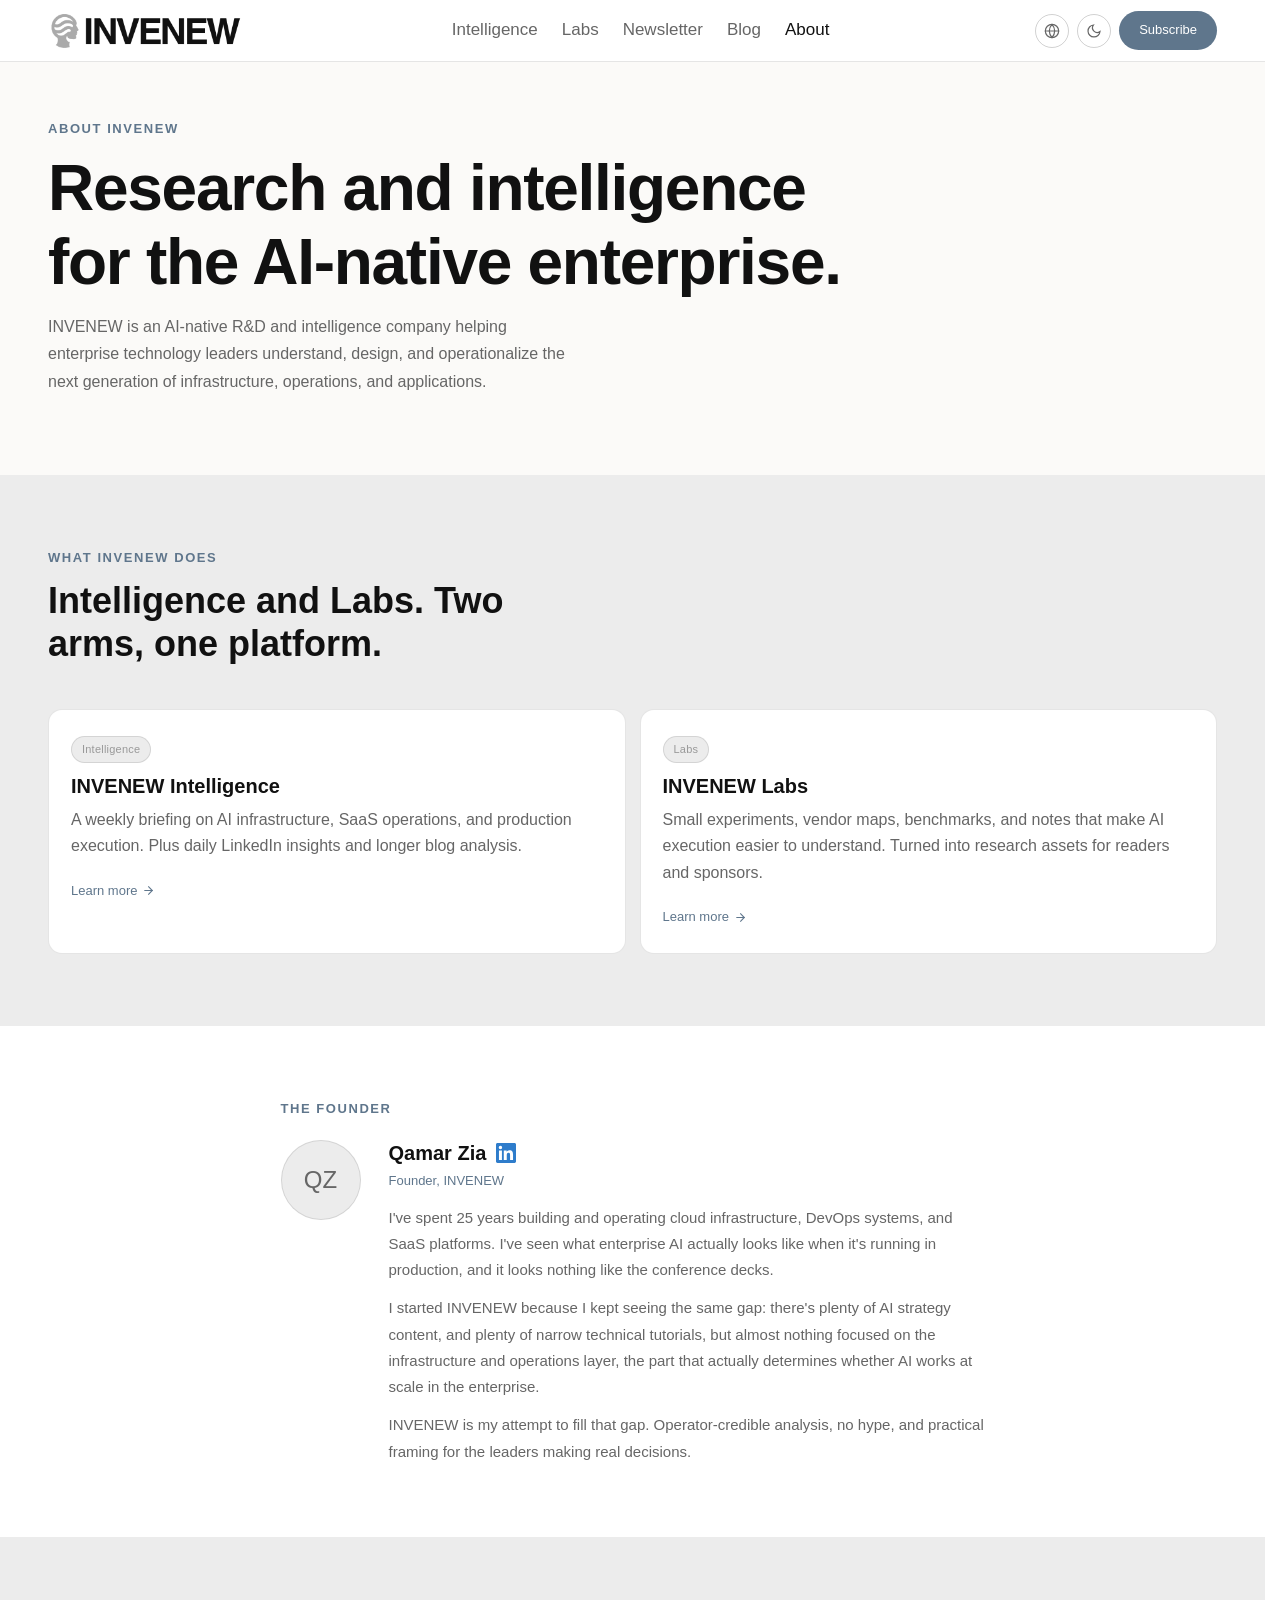
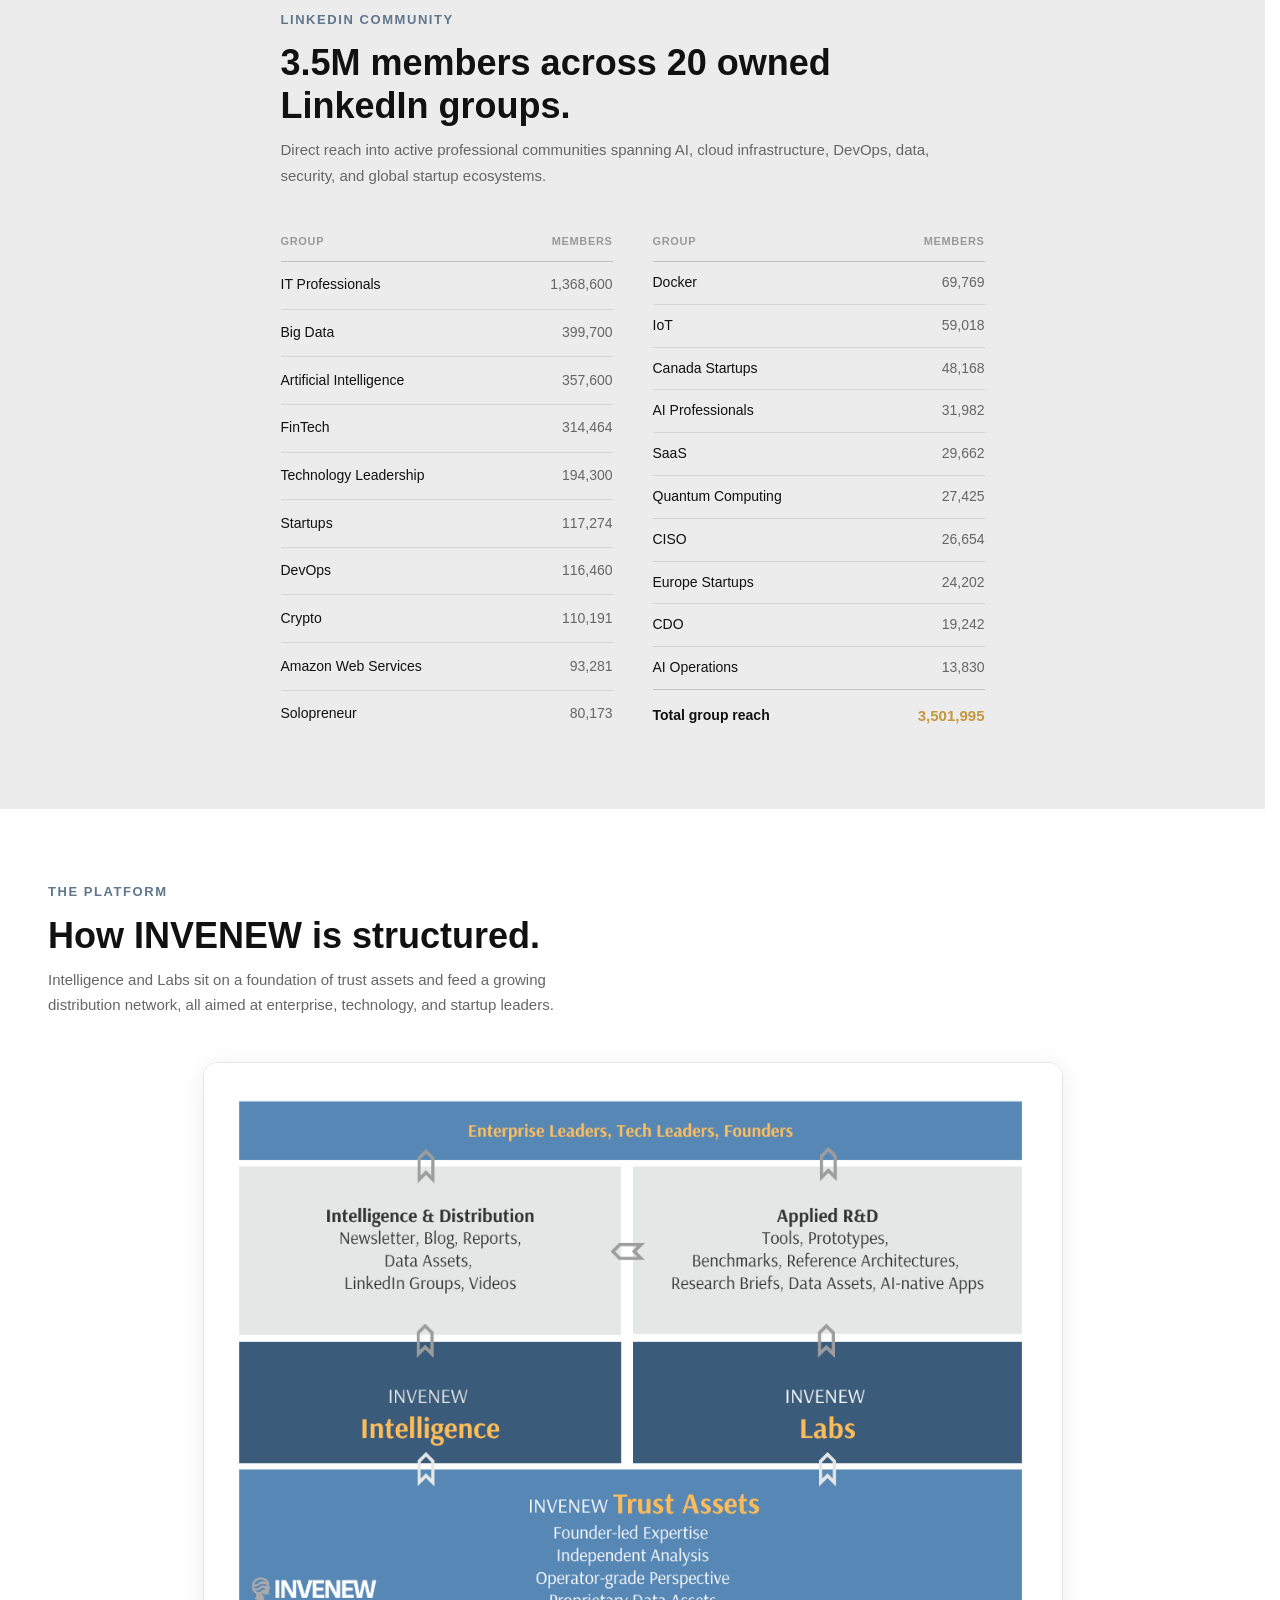
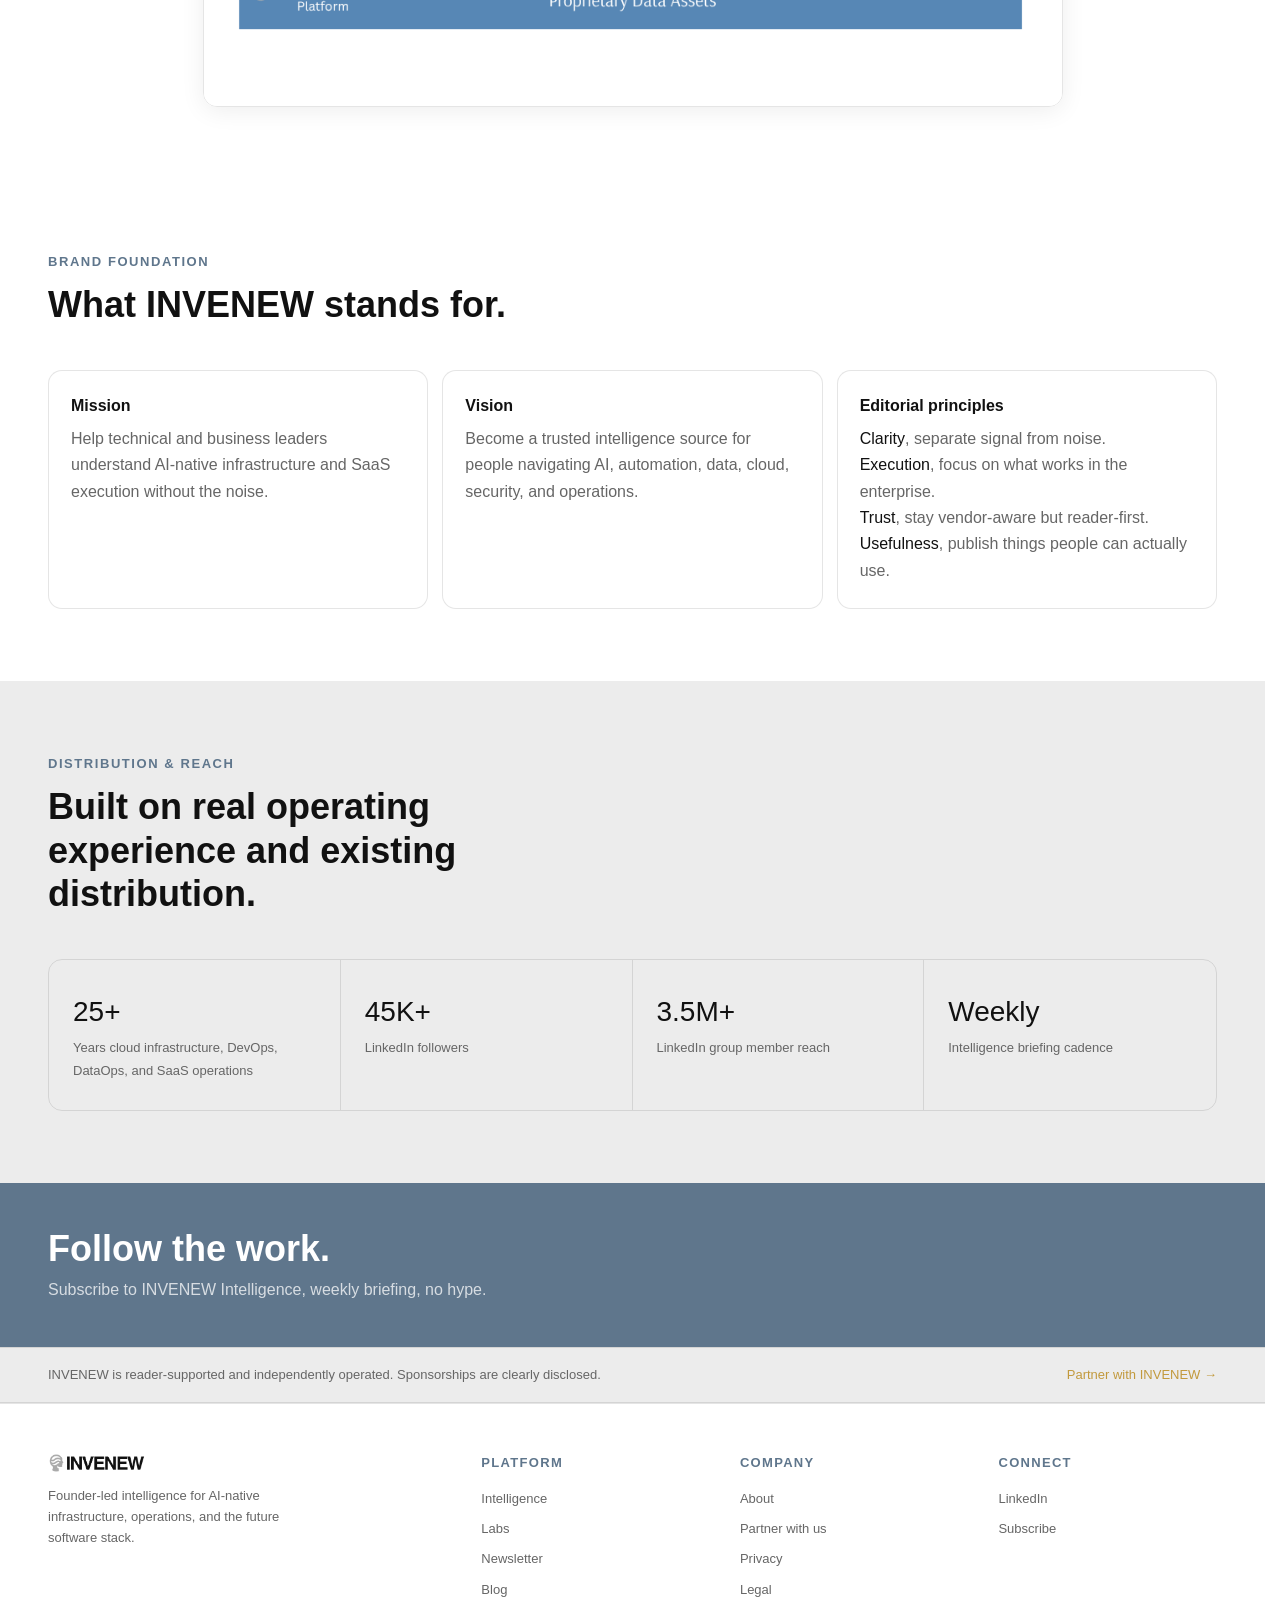
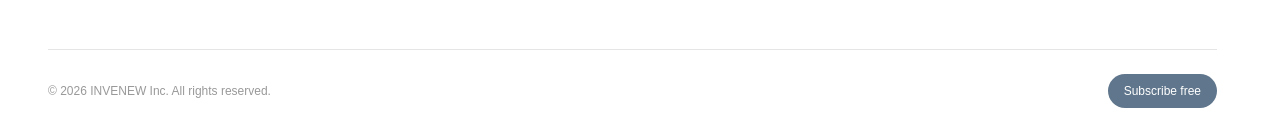
==== about.html @ e53012e7 "Rearrange Brand Foundation: 3 boxes in one row, remove Year one focus Co-Authored-By: Claude Sonnet " ====
<!DOCTYPE html>
<html lang="en" data-theme="light">
<head>
  <meta charset="UTF-8">
  <script>!function(){try{var t=localStorage.getItem("invenew-theme")||(window.matchMedia("(prefers-color-scheme:dark)").matches?"dark":"light");document.documentElement.setAttribute("data-theme",t);if(t==="dark"){document.documentElement.style.background="#111111";document.documentElement.style.colorScheme="dark"}}catch(e){}}();</script><!-- theme-init-inline -->
  <meta name="viewport" content="width=device-width, initial-scale=1">
  <title>About | INVENEW</title>
  <meta name="description" content="INVENEW is a founder-led media and Labs company focused on AI-native infrastructure, AI-native operations, and practical technology execution.">
  <link rel="stylesheet" href="assets/css/style.css">
  <style>
    .li-groups-table {
      width: 100%; border-collapse: collapse; font-size: 14px;
    }
    .li-groups-table th {
      text-align: left; font-size: 11px; font-weight: 600;
      letter-spacing: 0.06em; text-transform: uppercase;
      color: var(--color-text-faint); padding: 0 0 10px;
      border-bottom: 0.5px solid var(--color-border-med);
    }
    .li-groups-table th.num-col,
    .li-groups-table td.num-col { text-align: right; }
    .li-groups-table td {
      padding: 9px 0; border-bottom: 0.5px solid var(--color-border);
      color: var(--color-text-muted); vertical-align: middle;
    }
    .li-groups-table tbody tr:last-child td { border-bottom: none; }
    .li-groups-table td a {
      color: var(--color-text); font-weight: 500; text-decoration: none;
    }
    .li-groups-table td a:hover { color: var(--color-slate); text-decoration: underline; }
    .li-groups-table tfoot td {
      padding-top: 13px; border-top: 0.5px solid var(--color-border-med);
      border-bottom: none; font-weight: 600; color: var(--color-text); font-size: 14px;
    }
    .li-groups-table tfoot .num-col { color: var(--color-amber); font-size: 15px; }
    .li-groups-two-col {
      display: grid; grid-template-columns: 1fr 1fr; gap: 0 40px;
    }
    @media (max-width: 640px) { .li-groups-two-col { grid-template-columns: 1fr; } }
  </style>
  <script src="assets/js/main.js" defer></script>
  <script src="assets/js/components.js" defer></script>
</head>
<body>

<nav class="nav" role="navigation" aria-label="Main navigation">
  <div class="nav-inner">
    <a href="index.html" class="nav-logo" aria-label="INVENEW home">
      <img src="assets/img/INVENEW-light-long1.png" alt="INVENEW" class="logo-light">
      <img src="assets/img/INVENEW-dark-long1.png"  alt="INVENEW" class="logo-dark">
    </a>
    <ul class="nav-links" role="list">
      <li><a href="intelligence.html">Intelligence</a></li>
      <li><a href="labs.html">Labs</a></li>
      <li><a href="newsletter.html">Newsletter</a></li>
      <li><a href="blog.html">Blog</a></li>
      <li><a href="about.html">About</a></li>
    </ul>
    <div class="nav-right">
      <button class="btn-icon" id="lang-toggle" aria-label="Language">
        <svg viewBox="0 0 24 24" aria-hidden="true" stroke="currentColor" stroke-width="1.8" fill="none" stroke-linecap="round" stroke-linejoin="round"><circle cx="12" cy="12" r="10"/><line x1="2" y1="12" x2="22" y2="12"/><path d="M12 2a15.3 15.3 0 0 1 4 10 15.3 15.3 0 0 1-4 10 15.3 15.3 0 0 1-4-10 15.3 15.3 0 0 1 4-10z"/></svg>
      </button>
      <button class="btn-icon" id="theme-toggle" aria-label="Switch to dark mode">
        <svg viewBox="0 0 24 24" aria-hidden="true"><path d="M21 12.79A9 9 0 1 1 11.21 3 7 7 0 0 0 21 12.79z"/></svg>
      </button>
      <button class="nav-hamburger" id="nav-hamburger" aria-expanded="false" aria-label="Open menu">
        <span></span><span></span><span></span>
      </button>
      <a href="newsletter.html" class="btn-subscribe">Subscribe</a>
    </div>
  </div>
  <div class="mobile-nav" id="mobile-nav" role="dialog" aria-label="Mobile navigation">
    <a href="intelligence.html">Intelligence</a>
    <a href="labs.html">Labs</a>
    <a href="newsletter.html">Newsletter</a>
    <a href="blog.html">Blog</a>
    <a href="about.html">About</a>
    <a href="newsletter.html" class="btn-subscribe">Subscribe free</a>
  </div>
</nav>

<!-- ── Page Hero ── -->
<section class="page-hero">
  <div class="container">
    <span class="eyebrow">ABOUT INVENEW</span>
    <h1>Research and intelligence for the AI-native enterprise.</h1>
    <p>INVENEW is an AI-native R&amp;D and intelligence company helping enterprise technology leaders understand, design, and operationalize the next generation of infrastructure, operations, and applications.</p>
  </div>
</section>

<!-- ── What INVENEW does ── -->
<section class="section alt">
  <div class="container">
    <div class="section-intro">
      <span class="eyebrow">WHAT INVENEW DOES</span>
      <h2>Intelligence and Labs. Two arms, one platform.</h2>
    </div>
    <div class="grid-2">
      <div class="card">
        <span class="card-tag">Intelligence</span>
        <h3>INVENEW Intelligence</h3>
        <p>A weekly briefing on AI infrastructure, SaaS operations, and production execution. Plus daily LinkedIn insights and longer blog analysis.</p>
        <div class="mt-16"><a href="intelligence.html" class="btn-text">Learn more <svg viewBox="0 0 24 24"><line x1="5" y1="12" x2="19" y2="12"/><polyline points="12 5 19 12 12 19"/></svg></a></div>
      </div>
      <div class="card">
        <span class="card-tag">Labs</span>
        <h3>INVENEW Labs</h3>
        <p>Small experiments, vendor maps, benchmarks, and notes that make AI execution easier to understand. Turned into research assets for readers and sponsors.</p>
        <div class="mt-16"><a href="labs.html" class="btn-text">Learn more <svg viewBox="0 0 24 24"><line x1="5" y1="12" x2="19" y2="12"/><polyline points="12 5 19 12 12 19"/></svg></a></div>
      </div>
    </div>
  </div>
</section>

<!-- ── Founder section ── -->
<section class="section">
  <div class="container" style="max-width: 800px;">
    <span class="eyebrow">THE FOUNDER</span>
    <div class="founder-block" style="margin-top: 20px;">
      <div class="founder-photo">
        <!--
          SETUP: Replace the img src below with your actual headshot.
          Place your photo at: assets/img/founder.jpg
          Recommended: square crop, minimum 200x200px.
        -->
        <img src="assets/img/founder.jpg" alt="INVENEW founder" onerror="this.style.display='none'; this.nextElementSibling.style.display='flex';">
        <div class="initials" style="display:none;">QZ</div>
      </div>
      <div class="founder-text">
        <!--
          SETUP: Replace [Your Name] and [Your Title] with your actual name and title.
          The paragraph below is a placeholder, rewrite in your own voice.
        -->
        <h3 style="display:flex; align-items:center; gap:10px;">
          Qamar Zia
          <a href="https://www.linkedin.com/in/qamar-zia/" target="_blank" rel="noopener" aria-label="Qamar Zia on LinkedIn" style="display:inline-flex; align-items:center; color:#0A66C2; opacity:0.85; transition:opacity 0.18s ease;" onmouseover="this.style.opacity='1'" onmouseout="this.style.opacity='0.85'">
            <svg viewBox="0 0 24 24" width="20" height="20" fill="currentColor" aria-hidden="true"><path d="M20.447 20.452h-3.554v-5.569c0-1.328-.027-3.037-1.852-3.037-1.853 0-2.136 1.445-2.136 2.939v5.667H9.351V9h3.414v1.561h.046c.477-.9 1.637-1.85 3.37-1.85 3.601 0 4.267 2.37 4.267 5.455v6.286zM5.337 7.433a2.062 2.062 0 0 1-2.063-2.065 2.064 2.064 0 1 1 2.063 2.065zm1.782 13.019H3.555V9h3.564v11.452zM22.225 0H1.771C.792 0 0 .774 0 1.729v20.542C0 23.227.792 24 1.771 24h20.451C23.2 24 24 23.227 24 22.271V1.729C24 .774 23.2 0 22.222 0h.003z"/></svg>
          </a>
        </h3>
        <div class="title">Founder, INVENEW</div>
        <p>I've spent 25 years building and operating cloud infrastructure, DevOps systems, and SaaS platforms. I've seen what enterprise AI actually looks like when it's running in production, and it looks nothing like the conference decks.</p>
        <p style="margin-top: 12px;">I started INVENEW because I kept seeing the same gap: there's plenty of AI strategy content, and plenty of narrow technical tutorials, but almost nothing focused on the infrastructure and operations layer, the part that actually determines whether AI works at scale in the enterprise.</p>
        <p style="margin-top: 12px;">INVENEW is my attempt to fill that gap. Operator-credible analysis, no hype, and practical framing for the leaders making real decisions.</p>
      </div>
    </div>
  </div>
</section>

<!-- ── LinkedIn Groups ── -->
<section class="section alt">
  <div class="container" style="max-width: 800px;">
    <div class="section-intro" style="max-width: none;">
      <span class="eyebrow">LINKEDIN COMMUNITY</span>
      <h2>3.5M members across 20 owned LinkedIn groups.</h2>
      <p>Direct reach into active professional communities spanning AI, cloud infrastructure, DevOps, data, security, and global startup ecosystems.</p>
    </div>
    <div class="li-groups-two-col">
      <table class="li-groups-table">
        <thead>
          <tr><th>Group</th><th class="num-col">Members</th></tr>
        </thead>
        <tbody>
          <tr><td><a href="https://www.linkedin.com/groups/3732032/" target="_blank" rel="noopener">IT Professionals</a></td><td class="num-col">1,368,600</td></tr>
          <tr><td><a href="https://www.linkedin.com/groups/762547/" target="_blank" rel="noopener">Big Data</a></td><td class="num-col">399,700</td></tr>
          <tr><td><a href="https://www.linkedin.com/groups/3746827/" target="_blank" rel="noopener">Artificial Intelligence</a></td><td class="num-col">357,600</td></tr>
          <tr><td><a href="https://www.linkedin.com/groups/3814519/" target="_blank" rel="noopener">FinTech</a></td><td class="num-col">314,464</td></tr>
          <tr><td><a href="https://www.linkedin.com/groups/3732005/" target="_blank" rel="noopener">Technology Leadership</a></td><td class="num-col">194,300</td></tr>
          <tr><td><a href="https://www.linkedin.com/groups/3755987/" target="_blank" rel="noopener">Startups</a></td><td class="num-col">117,274</td></tr>
          <tr><td><a href="https://www.linkedin.com/groups/3763996/" target="_blank" rel="noopener">DevOps</a></td><td class="num-col">116,460</td></tr>
          <tr><td><a href="https://www.linkedin.com/groups/1922105/" target="_blank" rel="noopener">Crypto</a></td><td class="num-col">110,191</td></tr>
          <tr><td><a href="https://www.linkedin.com/groups/3748455/" target="_blank" rel="noopener">Amazon Web Services</a></td><td class="num-col">93,281</td></tr>
          <tr><td><a href="https://www.linkedin.com/groups/3745731/" target="_blank" rel="noopener">Solopreneur</a></td><td class="num-col">80,173</td></tr>
        </tbody>
      </table>
      <table class="li-groups-table">
        <thead>
          <tr><th>Group</th><th class="num-col">Members</th></tr>
        </thead>
        <tbody>
          <tr><td><a href="https://www.linkedin.com/groups/3765470/" target="_blank" rel="noopener">Docker</a></td><td class="num-col">69,769</td></tr>
          <tr><td><a href="https://www.linkedin.com/groups/3735067/" target="_blank" rel="noopener">IoT</a></td><td class="num-col">59,018</td></tr>
          <tr><td><a href="https://www.linkedin.com/groups/3750028/" target="_blank" rel="noopener">Canada Startups</a></td><td class="num-col">48,168</td></tr>
          <tr><td><a href="https://www.linkedin.com/groups/3815052/" target="_blank" rel="noopener">AI Professionals</a></td><td class="num-col">31,982</td></tr>
          <tr><td><a href="https://www.linkedin.com/groups/3748399/" target="_blank" rel="noopener">SaaS</a></td><td class="num-col">29,662</td></tr>
          <tr><td><a href="https://www.linkedin.com/groups/3748642/" target="_blank" rel="noopener">Quantum Computing</a></td><td class="num-col">27,425</td></tr>
          <tr><td><a href="https://www.linkedin.com/groups/3750024/" target="_blank" rel="noopener">CISO</a></td><td class="num-col">26,654</td></tr>
          <tr><td><a href="https://www.linkedin.com/groups/3814542/" target="_blank" rel="noopener">Europe Startups</a></td><td class="num-col">24,202</td></tr>
          <tr><td><a href="https://www.linkedin.com/groups/3748530/" target="_blank" rel="noopener">CDO</a></td><td class="num-col">19,242</td></tr>
          <tr><td><a href="https://www.linkedin.com/groups/3754755/" target="_blank" rel="noopener">AI Operations</a></td><td class="num-col">13,830</td></tr>
        </tbody>
        <tfoot>
          <tr><td>Total group reach</td><td class="num-col">3,501,995</td></tr>
        </tfoot>
      </table>
    </div>
  </div>
</section>

<!-- ── Platform overview diagram ── -->
<section class="section">
  <div class="container">
    <div class="section-intro">
      <span class="eyebrow">THE PLATFORM</span>
      <h2>How INVENEW is structured.</h2>
      <p>Intelligence and Labs sit on a foundation of trust assets and feed a growing distribution network, all aimed at enterprise, technology, and startup leaders.</p>
    </div>
    <div style="text-align: center;">
      <img
        src="assets/img/platform-overview.png"
        alt="INVENEW platform overview: Intelligence and Labs serving enterprise AI leaders"
        class="platform-diagram"
        loading="lazy"
      >
    </div>
  </div>
</section>

<!-- ── What INVENEW does ── -->
<!-- ── Mission & principles ── -->
<section class="section">
  <div class="container">
    <div class="section-intro">
      <span class="eyebrow">BRAND FOUNDATION</span>
      <h2>What INVENEW stands for.</h2>
    </div>
    <div class="grid-3">
      <div class="card">
        <h4>Mission</h4>
        <p>Help technical and business leaders understand AI-native infrastructure and SaaS execution without the noise.</p>
      </div>
      <div class="card">
        <h4>Vision</h4>
        <p>Become a trusted intelligence source for people navigating AI, automation, data, cloud, security, and operations.</p>
      </div>
      <div class="card">
        <h4>Editorial principles</h4>
        <p><strong style="color: var(--color-text); font-weight: 500;">Clarity</strong>, separate signal from noise.<br>
        <strong style="color: var(--color-text); font-weight: 500;">Execution</strong>, focus on what works in the enterprise.<br>
        <strong style="color: var(--color-text); font-weight: 500;">Trust</strong>, stay vendor-aware but reader-first.<br>
        <strong style="color: var(--color-text); font-weight: 500;">Usefulness</strong>, publish things people can actually use.</p>
      </div>
    </div>
  </div>
</section>

<!-- ── Credibility ── -->
<section class="section alt">
  <div class="container">
    <div class="section-intro">
      <span class="eyebrow">DISTRIBUTION &amp; REACH</span>
      <h2>Built on real operating experience and existing distribution.</h2>
    </div>
    <div class="stats-grid">
      <div class="stat-block">
        <div class="num">25+</div>
        <div class="lbl">Years cloud infrastructure, DevOps, DataOps, and SaaS operations</div>
      </div>
      <div class="stat-block">
        <div class="num">45K+</div>
        <div class="lbl">LinkedIn followers</div>
      </div>
      <div class="stat-block">
        <div class="num">3.5M+</div>
        <div class="lbl">LinkedIn group member reach</div>
      </div>
      <div class="stat-block">
        <div class="num text-amber">Weekly</div>
        <div class="lbl">Intelligence briefing cadence</div>
      </div>
    </div>
  </div>
</section>

<!-- ── CTA ── -->
<div class="nl-strip">
  <div class="container">
    <div class="nl-strip-text">
      <h2>Follow the work.</h2>
      <p>Subscribe to INVENEW Intelligence, weekly briefing, no hype.</p>
    </div>
    <div class="nl-strip-form">
      <script async src="https://subscribe-forms.beehiiv.com/v3/loader.js" data-beehiiv-form="5543b1bf-0416-441e-bc0d-52486e4d72e0"></script>
    </div>
  </div>
</div>

<div id="site-footer"></div>

</body>
</html>
---- assets/css/style.css ----
/* ============================================================
   INVENEW — Global Stylesheet
   ============================================================ */

/* ── Custom Properties ── */
:root {
  --color-bg:           #ffffff;
  --color-bg-secondary: #ECECEC;
  --color-bg-dark:      #0a0a0a;
  --color-text:         #111111;
  --color-text-muted:   #666666;
  --color-text-faint:   #999999;
  --color-border:       rgba(0,0,0,0.10);
  --color-border-med:   rgba(0,0,0,0.18);
  --color-amber:        #C2993C;
  --color-amber-light:  #f0e5c4;
  --color-white:        #ffffff;
  --color-slate:        #5F768C;
  --color-nav-bg:       #ffffff;
  --color-hero-bg:      #FBFAF8;
  --color-hero-text:    #111111;
  --color-hero-muted:   #666666;
  --color-hero-border:  rgba(0,0,0,0.10);
  --color-card-bg:      #ffffff;
  --color-footer-bg:    #ffffff;
  --color-form-bg:      #E6EDFB;
  --font-sans: -apple-system, BlinkMacSystemFont, 'Segoe UI', Helvetica, Arial, sans-serif;
  --radius-sm: 6px;
  --radius-md: 10px;
  --radius-lg: 14px;
  --radius-pill: 999px;
  --transition: 0.18s ease;
  --nav-height: 62px;
}

[data-theme="dark"] {
  --color-bg:           #111111;
  --color-bg-secondary: #1a1a1a;
  --color-bg-dark:      #000000;
  --color-text:         #f0f0f0;
  --color-text-muted:   #999999;
  --color-text-faint:   #666666;
  --color-border:       rgba(255,255,255,0.10);
  --color-border-med:   rgba(255,255,255,0.18);
  --color-amber:        #d4a840;
  --color-amber-light:  #2a2010;
  --color-slate:        #7a9ab5;
  --color-nav-bg:       #111111;
  --color-hero-bg:      #000000;
  --color-hero-text:    #ffffff;
  --color-hero-muted:   #888888;
  --color-hero-border:  #222222;
  --color-card-bg:      #1a1a1a;
  --color-footer-bg:    #111111;
  --color-form-bg:      #1e253a;
  color-scheme: dark; /* native scrollbars/controls match dark theme immediately */
}


/* ── Reset ── */
*, *::before, *::after { box-sizing: border-box; margin: 0; padding: 0; }
html {
  scroll-behavior: smooth;
  /* Reserve scrollbar gutter so layout doesn't shift when content changes height */
  scrollbar-gutter: stable;
}
body {
  font-family: var(--font-sans);
  font-size: 16px;
  line-height: 1.7;
  color: var(--color-text);
  background: var(--color-bg);
}
/* Enable smooth theme transitions only once JS marks the page as ready */
.theme-ready body { transition: background var(--transition), color var(--transition); }
img { max-width: 100%; display: block; }
a { color: inherit; text-decoration: none; }

/* ── Typography ── */
h1 { font-size: clamp(28px, 5vw, 42px); font-weight: 500; line-height: 1.15; }
h2 { font-size: clamp(26px, 4vw, 36px); font-weight: 700; line-height: 1.2; }
h3 { font-size: 20px; font-weight: 700; line-height: 1.3; }
h4 { font-size: 16px; font-weight: 600; line-height: 1.4; }
p  { color: var(--color-text-muted); }

/* ── Layout ── */
.container { max-width: 1600px; margin: 0 auto; padding: 0 48px; }
.section    { padding: 72px 0; }
.section.alt { background: var(--color-bg-secondary); }

/* ── Eyebrow ── */
.eyebrow {
  font-size: 13px;
  font-weight: 700;
  letter-spacing: 0.12em;
  color: var(--color-slate);
  margin-bottom: 10px;
  display: block;
}

/* ── Section Intro ── */
.section-intro { max-width: 560px; margin-bottom: 44px; }
.section-intro h2 { margin-bottom: 10px; color: var(--color-text); }
.section-intro p  { font-size: 15px; }

/* ── Navigation ── */

.nav {
  position: sticky;
  top: 0;
  z-index: 100;
  height: var(--nav-height);
  background: var(--color-nav-bg);
  border-bottom: 0.5px solid var(--color-border);
  transition: background var(--transition);
}
.nav-inner {
  max-width: 1600px;
  margin: 0 auto;
  padding: 0 48px;
  height: 100%;
  display: flex;
  align-items: center;
  justify-content: space-between;
  gap: 20px;
}
.nav-logo {
  display: flex;
  align-items: center;
  gap: 0;
  flex-shrink: 0;
}
.nav-logo img { height: 44px; width: auto; }
.nav-logo .logo-light { display: block; }
.nav-logo .logo-dark  { display: none; }
[data-theme="dark"] .nav-logo .logo-light { display: none; }
[data-theme="dark"] .nav-logo .logo-dark  { display: block; }

.nav-links {
  display: flex;
  align-items: center;
  gap: 24px;
  list-style: none;
}
.nav-links a {
  font-size: 17px;
  color: var(--color-text-muted);
  transition: color var(--transition);
}
.nav-links a:hover,
.nav-links a.active { color: var(--color-text); }

.nav-right {
  display: flex;
  align-items: center;
  gap: 8px;
  flex-shrink: 0;
}
.btn-icon {
  width: 34px;
  height: 34px;
  border-radius: 50%;
  border: 0.5px solid var(--color-border-med);
  background: transparent;
  color: var(--color-text-muted);
  cursor: pointer;
  display: flex;
  align-items: center;
  justify-content: center;
  transition: background var(--transition), color var(--transition);
  font-size: 15px;
}
.btn-icon:hover { background: var(--color-bg-secondary); color: var(--color-text); }
.btn-icon svg { width: 16px; height: 16px; fill: none; stroke: currentColor; stroke-width: 1.8; stroke-linecap: round; }

/* ── Language dropdown ── */
.lang-dropdown {
  position: fixed;
  background: var(--color-nav-bg);
  border: 0.5px solid var(--color-border-med);
  border-radius: var(--radius-md);
  box-shadow: 0 8px 24px rgba(0,0,0,0.12);
  min-width: 160px;
  overflow: hidden;
  z-index: 200;
  display: none;
}
.lang-dropdown.open { display: block; }
.lang-dropdown a {
  display: flex;
  align-items: center;
  gap: 10px;
  padding: 10px 16px;
  font-size: 14px;
  color: var(--color-text-muted);
  transition: background var(--transition), color var(--transition);
  text-decoration: none;
}
.lang-dropdown a:hover { background: var(--color-bg-secondary); color: var(--color-text); }
.lang-dropdown a.active { color: var(--color-text); font-weight: 500; }
.lang-flag { font-size: 16px; line-height: 1; }

.btn-subscribe {
  background: var(--color-slate);
  color: #ffffff;
  font-size: 13px;
  font-weight: 500;
  padding: 8px 20px;
  border-radius: var(--radius-pill);
  border: none;
  cursor: pointer;
  transition: opacity var(--transition);
  white-space: nowrap;
  display: inline-block;
}
.btn-subscribe:hover { opacity: 0.82; }

/* Mobile nav toggle */
.nav-hamburger {
  display: none;
  width: 34px; height: 34px;
  border: 0.5px solid var(--color-border-med);
  border-radius: var(--radius-sm);
  background: transparent;
  cursor: pointer;
  flex-direction: column;
  align-items: center;
  justify-content: center;
  gap: 5px;
  padding: 0;
}
.nav-hamburger span {
  display: block; width: 16px; height: 1.5px;
  background: var(--color-text-muted); border-radius: 2px;
  transition: transform var(--transition), opacity var(--transition);
}
.mobile-nav {
  display: none;
  position: absolute;
  top: var(--nav-height);
  left: 0; right: 0;
  background: var(--color-nav-bg);
  border-bottom: 0.5px solid var(--color-border);
  padding: 16px 32px 20px;
  z-index: 99;
}
.mobile-nav.open { display: block; }
.mobile-nav a {
  display: block;
  font-size: 15px;
  color: var(--color-text-muted);
  padding: 9px 0;
  border-bottom: 0.5px solid var(--color-border);
}
.mobile-nav a:last-child { border-bottom: none; }
.mobile-nav .btn-subscribe { margin-top: 14px; width: 100%; text-align: center; display: block; }

/* ── Buttons ── */
.btn-primary {
  display: inline-block;
  background: var(--color-slate);
  color: #ffffff;
  font-size: 14px;
  font-weight: 500;
  padding: 12px 26px;
  border-radius: var(--radius-pill);
  border: none;
  cursor: pointer;
  transition: opacity var(--transition);
}
.btn-primary:hover { opacity: 0.88; }

.btn-outline {
  display: inline-block;
  background: transparent;
  color: var(--color-text-muted);
  font-size: 14px;
  padding: 12px 26px;
  border-radius: var(--radius-pill);
  border: 0.5px solid var(--color-border-med);
  cursor: pointer;
  transition: color var(--transition), border-color var(--transition);
}
.btn-outline:hover { color: var(--color-text); border-color: var(--color-text-muted); }

.btn-text {
  display: inline-flex;
  align-items: center;
  gap: 5px;
  font-size: 13px;
  color: var(--color-slate);
  background: none;
  border: none;
  cursor: pointer;
  padding: 0;
}
.btn-text svg { width: 13px; height: 13px; fill: none; stroke: currentColor; stroke-width: 2; stroke-linecap: round; }

/* ── Hero ── */
.hero {
  position: relative;
  overflow: hidden;
  background: var(--color-hero-bg);
  padding: 96px 0 60px;
  text-align: left;
}
.hero .container { max-width: 1600px; position: relative; z-index: 1; padding: 0 48px; }

/* AI stack canvas sizing */
#ai-stack-canvas {
  width: 100%;
  display: block;
  opacity: 0.82;
}

/* Hero video panel */
.hero-video-wrap {
  position: relative;
  line-height: 0;
  border: none;
  box-shadow: none;
  border-radius: 0;
}
.hero-video-wrap video {
  width: 100%;
  height: auto;
  display: block;
  filter: saturate(0.78) brightness(1.02);
  opacity: 0.92;
}
[data-theme="dark"] .hero-video-wrap video {
  filter: saturate(0.65) brightness(0.88);
  opacity: 0.82;
}
.video-vignette { display: none; }
[data-theme="dark"] .video-vignette::after {
  background: linear-gradient(135deg, rgba(212,168,64,0.09) 0%, rgba(122,154,181,0.06) 100%);
}

/* Ambient gradient blobs */
.hero-blob {
  position: absolute;
  border-radius: 50%;
  pointer-events: none;
  z-index: 0;
}
.hero-blob--amber {
  width: 640px; height: 640px;
  background: radial-gradient(circle, rgba(194,153,60,0.09) 0%, transparent 65%);
  top: -180px; right: -60px;
  filter: blur(40px);
}
.hero-blob--slate {
  width: 480px; height: 480px;
  background: radial-gradient(circle, rgba(95,118,140,0.08) 0%, transparent 65%);
  bottom: -120px; left: -40px;
  filter: blur(40px);
}
[data-theme="dark"] .hero-blob--amber {
  background: radial-gradient(circle, rgba(212,168,64,0.10) 0%, transparent 65%);
}
[data-theme="dark"] .hero-blob--slate {
  background: radial-gradient(circle, rgba(122,154,181,0.09) 0%, transparent 65%);
}

/* Split layout */
.hero-split {
  display: grid;
  grid-template-columns: 3fr 2fr;
  gap: 40px;
  align-items: flex-start;
}
.hero-content { max-width: 100%; }
/* Allow video to bleed right so the vignette merges with page edge */
.hero-card-wrap {
  margin-right: -48px;
}

.hero-eyebrow {
  display: inline-flex;
  align-items: center;
  gap: 7px;
  font-size: 12px;
  font-weight: 700;
  letter-spacing: 0.1em;
  color: var(--color-slate);
  border: 0.5px solid var(--color-slate);
  border-radius: var(--radius-pill);
  padding: 5px 14px;
  margin-bottom: 28px;
}
.hero h1 {
  color: var(--color-hero-text);
  max-width: 100%;
  margin: 0 0 18px;
  font-size: clamp(36px, 6vw, 64px);
  font-weight: 700;
  letter-spacing: -0.02em;
}
.hero-sub {
  font-size: 16px;
  color: var(--color-hero-muted);
  max-width: 460px;
  margin: 0 0 36px;
  line-height: 1.75;
}
.hero-actions {
  display: flex;
  gap: 12px;
  justify-content: flex-start;
  flex-wrap: wrap;
  margin-bottom: 0;
}
.hero-actions .btn-outline {
  color: var(--color-hero-muted);
  border-color: var(--color-hero-border);
}
.hero-actions .btn-outline:hover { color: var(--color-hero-text); border-color: var(--color-hero-muted); }

/* (preview card styles removed — replaced by .hero-video-wrap) */

/* ── Hero Stats ── */
.hero-stats {
  display: flex;
  justify-content: flex-start;
  margin-top: 52px;
  padding-top: 36px;
  border-top: 0.5px solid var(--color-hero-border);
  gap: 0;
}
.hero-stat {
  padding: 0 32px 0 0;
  margin-right: 32px;
  border-right: 0.5px solid var(--color-hero-border);
  text-align: left;
}
.hero-stat:last-child { border-right: none; margin-right: 0; padding-right: 0; }
.hero-stat .num { font-size: 22px; font-weight: 500; color: var(--color-hero-text); }
.hero-stat .lbl { font-size: 11px; color: var(--color-hero-muted); margin-top: 4px; letter-spacing: 0.04em; }

/* ── Page Hero (inner pages) ── */
.page-hero {
  background: var(--color-hero-bg);
  padding: 56px 0 52px;
}
.page-hero .eyebrow { margin-bottom: 12px; }
.page-hero h1 { color: var(--color-hero-text); max-width: 820px; margin-bottom: 14px; font-size: clamp(36px, 6vw, 64px); font-weight: 700; letter-spacing: -0.02em; }
.page-hero p  { font-size: 16px; color: var(--color-hero-muted); max-width: 520px; line-height: 1.7; margin-bottom: 28px; }
.page-hero .hero-actions { justify-content: flex-start; }

/* ── Cards ── */
.card {
  background: var(--color-card-bg);
  border: 0.5px solid var(--color-border);
  border-radius: var(--radius-lg);
  padding: 24px 22px;
  transition: border-color var(--transition);
}
.card:hover { border-color: var(--color-border-med); }

.card-tag {
  display: inline-block;
  font-size: 11px;
  padding: 3px 10px;
  border-radius: var(--radius-pill);
  background: var(--color-bg-secondary);
  color: var(--color-text-faint);
  border: 0.5px solid var(--color-border);
  margin-bottom: 10px;
  letter-spacing: 0.02em;
}
.card h3, .card h4 { color: var(--color-text); margin-bottom: 8px; }
.card p { font-size: 16px; line-height: 1.65; }

/* ── Icon Box ── */
.icon-box {
  width: 36px; height: 36px;
  border-radius: var(--radius-sm);
  background: transparent;
  display: flex; align-items: center; justify-content: center;
  margin-bottom: 16px;
  flex-shrink: 0;
}
[data-theme="dark"] .icon-box { background: transparent; }
.icon-box svg { width: 18px; height: 18px; stroke: var(--color-slate); fill: none; stroke-width: 1.8; stroke-linecap: round; }

/* ── Grid Layouts ── */
.grid-4 { display: grid; grid-template-columns: repeat(4, 1fr); gap: 14px; }
.grid-3 { display: grid; grid-template-columns: repeat(3, 1fr); gap: 14px; }
.grid-2 { display: grid; grid-template-columns: repeat(2, 1fr); gap: 14px; }

/* ── Newsletter Strip ── */
.nl-strip {
  background: var(--color-slate);
  padding: 44px 0;
}
.nl-strip .container { display: flex; align-items: center; gap: 52px; }
.nl-strip-text { flex: 1; min-width: 0; }
.nl-strip-text h2 { color: #ffffff; margin-bottom: 6px; }
.nl-strip-text p  { color: rgba(255,255,255,0.75); margin: 0; }
.nl-strip-form { width: 520px; flex-shrink: 0; }
.nl-form { display: flex; gap: 8px; justify-content: center; flex-wrap: wrap; }
.nl-form input {
  font-size: 14px;
  padding: 11px 18px;
  border-radius: var(--radius-pill);
  border: 0.5px solid #2a2a2a;
  background: #161616;
  color: #ffffff;
  width: 280px;
  outline: none;
  font-family: var(--font-sans);
  transition: border-color var(--transition);
}
.nl-form input::placeholder { color: #444444; }
.nl-form input:focus { border-color: #444444; }
.nl-form button {
  background: var(--color-amber);
  color: #1a0f00;
  font-size: 14px;
  font-weight: 500;
  padding: 11px 24px;
  border-radius: var(--radius-pill);
  border: none;
  cursor: pointer;
  font-family: var(--font-sans);
  transition: opacity var(--transition);
}
.nl-form button:hover { opacity: 0.88; }
.nl-note { font-size: 11px; color: rgba(255,255,255,0.6); margin-top: 14px; }

/* ── Stat Block ── */
.stat-block { }
.stat-block .num { font-size: 28px; font-weight: 500; color: var(--color-text); }
.stat-block .lbl { font-size: 13px; color: var(--color-text-muted); margin-top: 2px; }

/* ── Stat Grid ── */
.stats-grid {
  display: grid;
  grid-template-columns: repeat(4, 1fr);
  gap: 0;
  border: 0.5px solid var(--color-border);
  border-radius: var(--radius-lg);
  overflow: hidden;
}
.stats-grid .stat-block {
  padding: 28px 24px;
  border-right: 0.5px solid var(--color-border);
}
.stats-grid .stat-block:last-child { border-right: none; }

/* ── Sponsor Options ── */
.sponsor-options { display: grid; grid-template-columns: repeat(3, 1fr); gap: 14px; }
.sponsor-opt { background: var(--color-card-bg); border: 0.5px solid var(--color-border); border-radius: var(--radius-lg); padding: 24px 22px; }
.sponsor-opt .price { font-size: 22px; font-weight: 500; color: var(--color-text); margin: 10px 0 4px; }
.sponsor-opt .price span { font-size: 13px; color: var(--color-text-muted); font-weight: 400; }
.sponsor-opt p { font-size: 16px; color: var(--color-text-muted); line-height: 1.65; }
.sponsor-opt h4 { color: var(--color-text); margin-bottom: 4px; }
.sponsor-opt-type { font-size: 12px; font-weight: 700; letter-spacing: 0.12em; color: var(--color-slate); margin-bottom: 6px; }

/* ── Form ── */
.form-group { margin-bottom: 16px; }
.form-group label { display: block; font-size: 13px; color: var(--color-text-muted); margin-bottom: 6px; }
.form-group input,
.form-group select,
.form-group textarea {
  width: 100%;
  font-size: 14px;
  padding: 10px 14px;
  border-radius: var(--radius-md);
  border: 0.5px solid var(--color-border-med);
  background: var(--color-form-bg);
  color: var(--color-text);
  font-family: var(--font-sans);
  outline: none;
  transition: border-color var(--transition);
}
.form-group input:focus,
.form-group select:focus,
.form-group textarea:focus { border-color: var(--color-amber); }
.form-group textarea { min-height: 100px; resize: vertical; }
.form-honeypot { position: absolute; left: -9999px; height: 0; overflow: hidden; }
.form-submit { margin-top: 20px; }
.form-submit button {
  background: var(--color-slate);
  color: #ffffff;
  font-size: 14px;
  font-weight: 500;
  padding: 12px 28px;
  border-radius: var(--radius-pill);
  border: none;
  cursor: pointer;
  font-family: var(--font-sans);
  transition: opacity var(--transition);
}
.form-submit button:hover { opacity: 0.82; }

/* ── Footer ── */
.footer {
  background: var(--color-footer-bg);
  border-top: 0.5px solid var(--color-border);
  padding: 48px 0 32px;
}
.footer-grid {
  display: grid;
  grid-template-columns: 1.8fr 1fr 1fr 1fr;
  gap: 40px;
  margin-bottom: 40px;
}
.footer-brand img { height: 22px; width: auto; margin-bottom: 12px; }
.footer-brand img.logo-light { display: block; }
.footer-brand img.logo-dark  { display: none; }
[data-theme="dark"] .footer-brand img.logo-light { display: none; }
[data-theme="dark"] .footer-brand img.logo-dark  { display: block; }
.footer-brand p { font-size: 13px; color: var(--color-text-muted); line-height: 1.6; max-width: 240px; }
.footer-col h5 {
  font-size: 13px;
  letter-spacing: 0.1em;
  color: var(--color-slate);
  margin-bottom: 14px;
  font-weight: 700;
}
.footer-col a {
  display: block;
  font-size: 13px;
  color: var(--color-text-muted);
  margin-bottom: 8px;
  transition: color var(--transition);
}
.footer-col a:hover { color: var(--color-text); }
.footer-bottom {
  padding-top: 24px;
  border-top: 0.5px solid var(--color-border);
  display: flex;
  justify-content: space-between;
  align-items: center;
}
.footer-bottom p { font-size: 12px; color: var(--color-text-faint); }
.footer-subscribe { }

/* ── Partner note bar ── */
.partner-bar {
  background: var(--color-bg-secondary);
  border-top: 0.5px solid var(--color-border);
  border-bottom: 0.5px solid var(--color-border);
  padding: 16px 0;
}
.partner-bar-inner {
  display: flex;
  align-items: center;
  justify-content: space-between;
}
.partner-bar p { font-size: 13px; color: var(--color-text-muted); }
.partner-bar a { font-size: 13px; color: var(--color-amber); }

/* ── Lab stream table ── */
.lab-table { width: 100%; border-collapse: collapse; }
.lab-table th {
  font-size: 13px;
  letter-spacing: 0.08em;
  color: var(--color-slate);
  text-align: left;
  padding: 0 0 12px;
  border-bottom: 0.5px solid var(--color-border);
  font-weight: 700;
}
.lab-table td {
  font-size: 14px;
  color: var(--color-text-muted);
  padding: 18px 16px 18px 0;
  border-bottom: 0.5px solid var(--color-border);
  vertical-align: top;
  line-height: 1.6;
}
.lab-table td:first-child { color: var(--color-text); font-weight: 500; }
.lab-table tr:last-child td { border-bottom: none; }

/* ── Platform overview diagram ── */
.platform-diagram {
  max-width: 860px;
  width: 100%;
  height: auto;
  border-radius: var(--radius-lg);
  border: 0.5px solid var(--color-border);
  box-shadow: 0 4px 24px rgba(0,0,0,0.07);
  display: block;
  margin: 0 auto;
}
/* Soften the bright white background in dark mode */
[data-theme="dark"] .platform-diagram {
  opacity: 0.88;
  filter: brightness(0.93);
}

/* ── Beehiiv embed wrapper ── */
.beehiiv-embed {
  background: var(--color-card-bg);
  border: 0.5px solid var(--color-border);
  border-radius: var(--radius-lg);
  overflow: hidden;
  margin-bottom: 40px;
}
.beehiiv-embed iframe { width: 100%; border: none; min-height: 180px; }

/* ── Featured post (image top, content below) ── */
.blog-featured { margin-bottom: 28px; }
.featured-post {
  background: var(--color-card-bg);
  border: 0.5px solid var(--color-border);
  border-radius: var(--radius-lg);
  overflow: hidden;
  transition: border-color var(--transition);
}
.featured-post:hover { border-color: var(--color-border-med); }
/* Block-level link wraps entire card — no z-index tricks needed */
.featured-post-link {
  display: block;
  text-decoration: none;
  color: inherit;
}
.featured-post-img {
  width: 100%;
  height: 380px;
  overflow: hidden;
  background: linear-gradient(135deg, var(--color-bg-secondary) 0%, #e8e0d0 100%);
  display: flex;
  align-items: center;
  justify-content: center;
}
[data-theme="dark"] .featured-post-img { background: linear-gradient(135deg, #1a1a1a 0%, #1e1a14 100%); }
.featured-post-img img { width: 100%; height: 100%; object-fit: cover; display: block; transition: transform 0.4s ease; }
.featured-post:hover .featured-post-img img { transform: scale(1.03); }
.post-img-placeholder { width: 52px; height: 52px; stroke: var(--color-amber); opacity: 0.35; }
.featured-post-body {
  padding: 28px 32px 32px;
}
.featured-post-body .meta { display: flex; align-items: center; gap: 10px; margin-bottom: 14px; flex-wrap: wrap; }
.featured-post-body .meta time { font-size: 12px; color: var(--color-text-faint); }
.featured-post-body .featured-author { font-size: 12px; color: var(--color-text-faint); }
.featured-post-body h2 {
  font-size: clamp(20px, 2.6vw, 32px);
  font-weight: 700;
  line-height: 1.25;
  color: var(--color-text);
  margin-bottom: 12px;
}
.featured-post-body p {
  font-size: 15px;
  color: var(--color-text-muted);
  line-height: 1.75;
  margin-bottom: 0;
  display: -webkit-box;
  -webkit-line-clamp: 3;
  -webkit-box-orient: vertical;
  overflow: hidden;
}
.featured-post-body .read-more { margin-top: 20px; }

/* ── Blog grid + cards ── */
.blog-grid { display: grid; grid-template-columns: repeat(3, 1fr); gap: 16px; }
.blog-grid--4 { grid-template-columns: repeat(4, 1fr); }
.blog-card {
  background: var(--color-card-bg);
  border: 0.5px solid var(--color-border);
  border-radius: var(--radius-lg);
  overflow: hidden;
  transition: border-color var(--transition);
  display: flex;
  flex-direction: column;
}
/* Block link wraps the entire card */
.blog-card-link {
  display: flex;
  flex-direction: column;
  flex: 1;
  text-decoration: none;
  color: inherit;
}
.blog-card:hover { border-color: var(--color-border-med); }
.blog-card-img {
  width: 100%;
  aspect-ratio: 16 / 9;
  overflow: hidden;
  flex-shrink: 0;
  background: linear-gradient(135deg, var(--color-bg-secondary) 0%, #e8e0d0 100%);
  display: flex;
  align-items: center;
  justify-content: center;
}
[data-theme="dark"] .blog-card-img { background: linear-gradient(135deg, #1a1a1a 0%, #1e1a14 100%); }
.blog-card-img img { width: 100%; height: 100%; object-fit: cover; display: block; transition: transform 0.3s ease; }
.blog-card:hover .blog-card-img img { transform: scale(1.04); }
.blog-card-img-placeholder { width: 36px; height: 36px; stroke: var(--color-amber); opacity: 0.30; }
.blog-card-body { padding: 20px 20px 18px; flex: 1; display: flex; flex-direction: column; }
.blog-card .meta { display: flex; align-items: center; gap: 10px; margin-bottom: 10px; flex-wrap: wrap; }
.blog-card .meta time { font-size: 12px; color: var(--color-text-faint); }
.blog-card h3 { font-size: 15px; font-weight: 600; color: var(--color-text); margin-bottom: 8px; line-height: 1.4; }
.blog-card p { font-size: 14px; color: var(--color-text-muted); line-height: 1.65; flex: 1;
  display: -webkit-box; -webkit-line-clamp: 3; -webkit-box-orient: vertical; overflow: hidden; }
.blog-card .read-more { margin-top: 14px; }

/* ── Loading state ── */
.loading-state { text-align: center; padding: 48px 0; color: var(--color-text-faint); font-size: 14px; }
.loading-state .spinner { width: 20px; height: 20px; border: 2px solid var(--color-border); border-top-color: var(--color-amber); border-radius: 50%; animation: spin 0.8s linear infinite; margin: 0 auto 12px; }
@keyframes spin { to { transform: rotate(360deg); } }

/* ── Founder block ── */
.founder-block { display: flex; gap: 28px; align-items: flex-start; }
.founder-photo { width: 80px; height: 80px; border-radius: 50%; background: var(--color-bg-secondary); border: 0.5px solid var(--color-border); flex-shrink: 0; overflow: hidden; }
.founder-photo img { width: 100%; height: 100%; object-fit: cover; }
.founder-photo .initials { width: 100%; height: 100%; display: flex; align-items: center; justify-content: center; font-size: 24px; font-weight: 500; color: var(--color-text-muted); }
.founder-text h3 { color: var(--color-text); margin-bottom: 4px; }
.founder-text .title { font-size: 13px; color: var(--color-slate); margin-bottom: 12px; }
.founder-text p { font-size: 15px; line-height: 1.75; }

/* ── Utility ── */
.text-center { text-align: center; }
.text-amber  { color: var(--color-amber); }
.mt-8  { margin-top: 8px; }
.mt-16 { margin-top: 16px; }
.mt-24 { margin-top: 24px; }
.mb-8  { margin-bottom: 8px; }
.mb-16 { margin-bottom: 16px; }
.mb-24 { margin-bottom: 24px; }
.mb-40 { margin-bottom: 40px; }

/* ── Responsive ── */
@media (max-width: 900px) {
  .grid-4 { grid-template-columns: repeat(2, 1fr); }
  .grid-3 { grid-template-columns: repeat(2, 1fr); }
  .blog-grid { grid-template-columns: repeat(2, 1fr); }
  .blog-grid--4 { grid-template-columns: repeat(2, 1fr); }
  .featured-post-img { height: 300px; }
  .stats-grid { grid-template-columns: repeat(2, 1fr); }
  .stats-grid .stat-block:nth-child(2) { border-right: none; }
  .footer-grid { grid-template-columns: 1fr 1fr; gap: 28px; }
  .sponsor-options { grid-template-columns: 1fr; }
  .hero-split { grid-template-columns: 1fr; gap: 24px; }
  .hero-card-wrap { margin-right: 0; overflow: hidden; max-width: 100%; }
  .hero-video-wrap { max-width: 100%; overflow: hidden; width: 100%; }
  #ai-stack-canvas { max-width: 100%; width: 100% !important; height: auto !important; }
  .hero { overflow: hidden; }
  .hero h1 { font-size: clamp(30px, 7vw, 48px); }
  .hero-stats { flex-wrap: wrap; justify-content: flex-start; }
  .hero-stat { border-right: none; border-bottom: 0.5px solid var(--color-hero-border); padding: 14px 0; margin-right: 0; width: 50%; }
  .hero-stat:last-child { border-bottom: none; }
}
@media (max-width: 680px) {
  .container { padding: 0 20px; }
  .section { padding: 52px 0; }
  .nl-strip .container { flex-direction: column; gap: 24px; text-align: center; }
  .nl-strip-form { width: 100%; }
  .grid-4, .grid-3, .grid-2 { grid-template-columns: 1fr; }
  .blog-grid { grid-template-columns: 1fr; }
  .blog-grid--4 { grid-template-columns: 1fr; }
  .hero-trust { flex-wrap: wrap !important; white-space: normal !important; gap: 12px !important; }
  .featured-post-img { height: 220px; }
  .featured-post-body { padding: 20px 20px 24px; }
  .nav-links { display: none; }
  .nav-hamburger { display: flex; }
  .nav-right .btn-subscribe { display: none; }
  .footer-grid { grid-template-columns: 1fr; }
  .founder-block { flex-direction: column; }
  .lab-table { font-size: 13px; }
  .lab-table th:nth-child(3), .lab-table td:nth-child(3) { display: none; }
  .stats-grid { grid-template-columns: 1fr 1fr; }
}
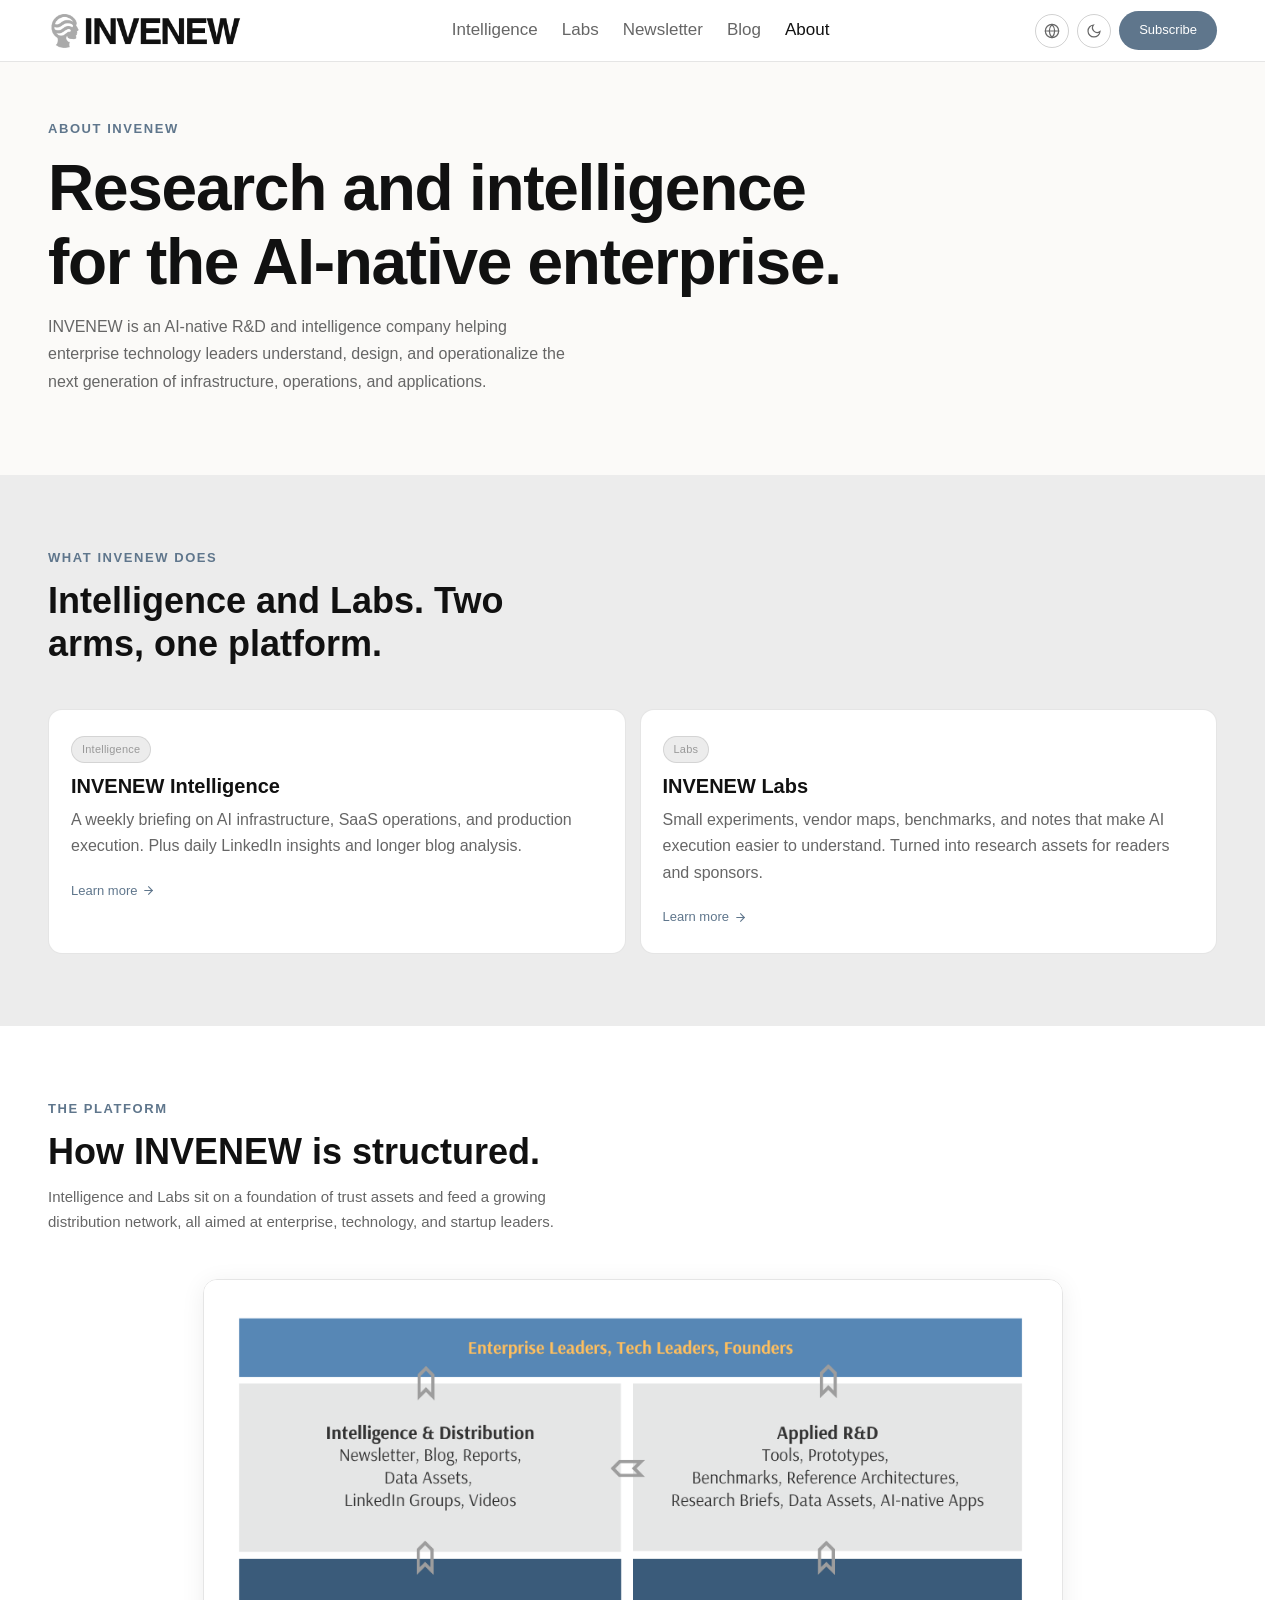
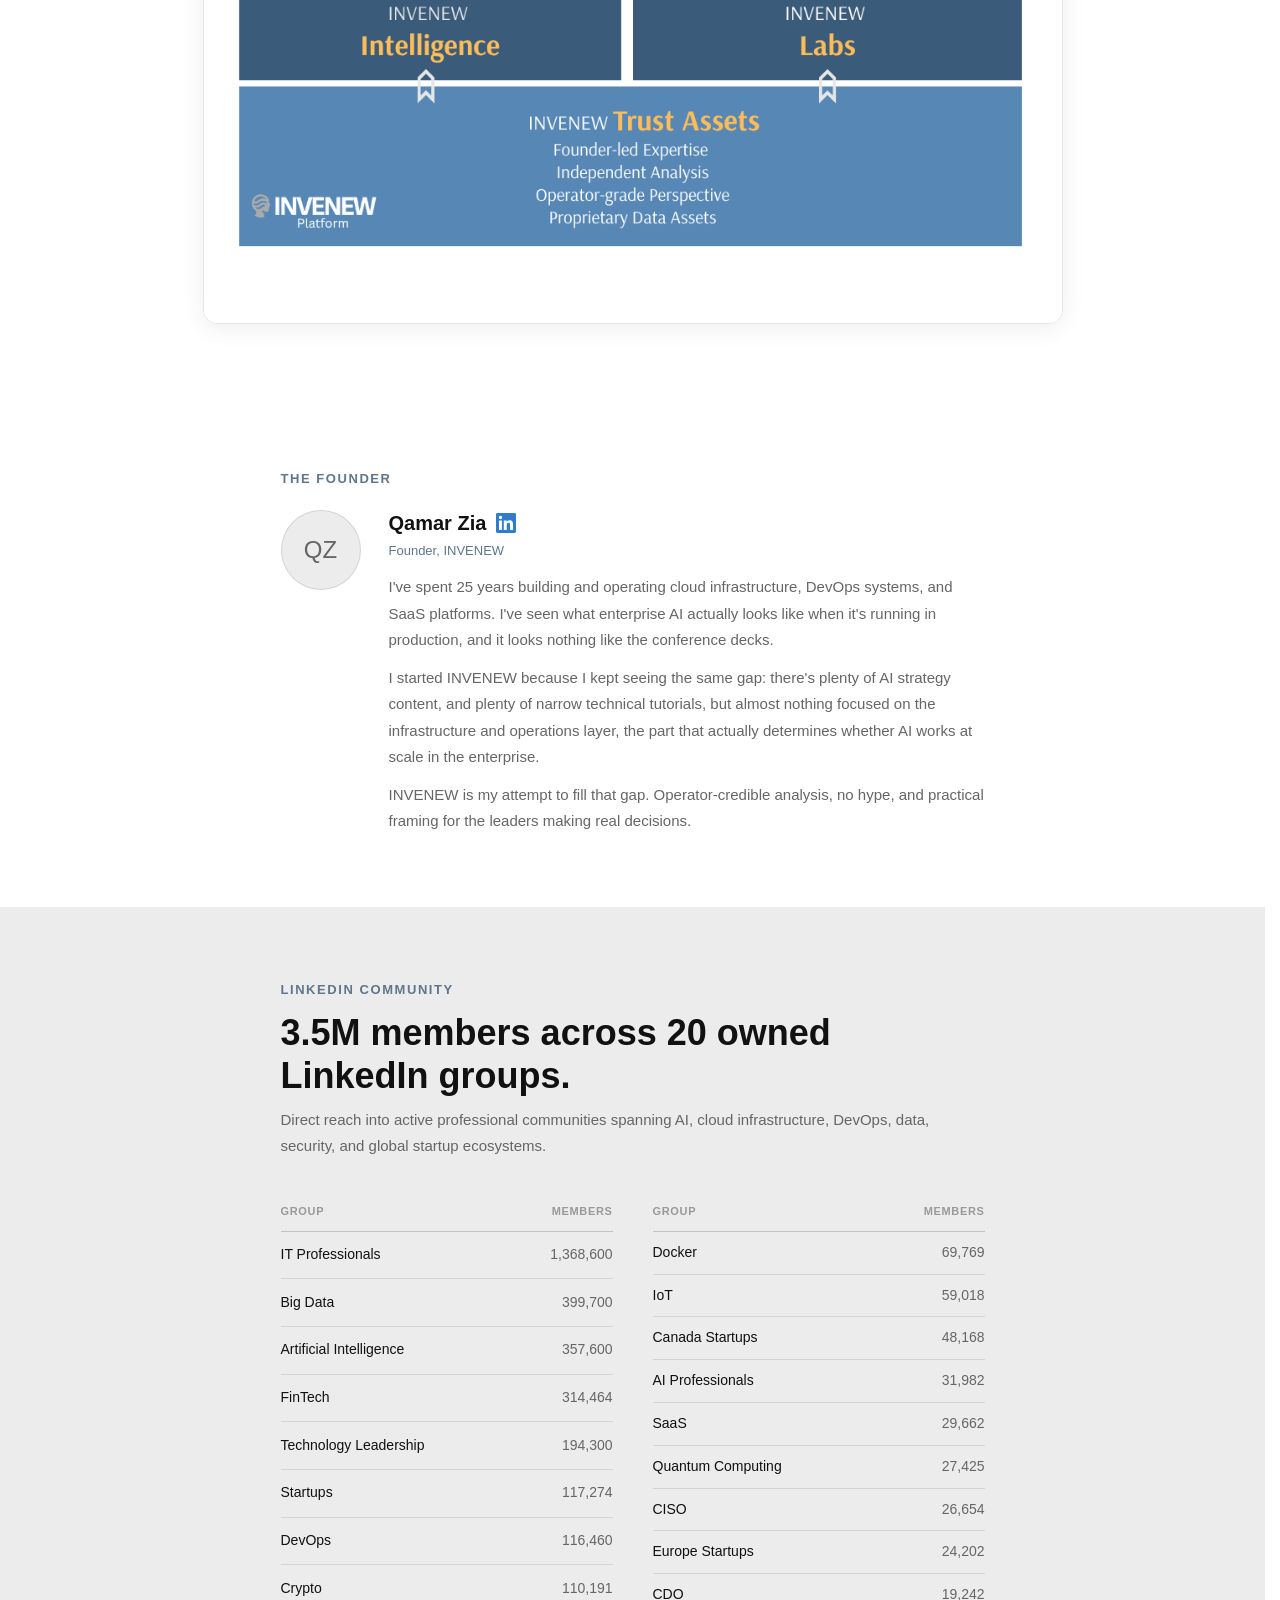
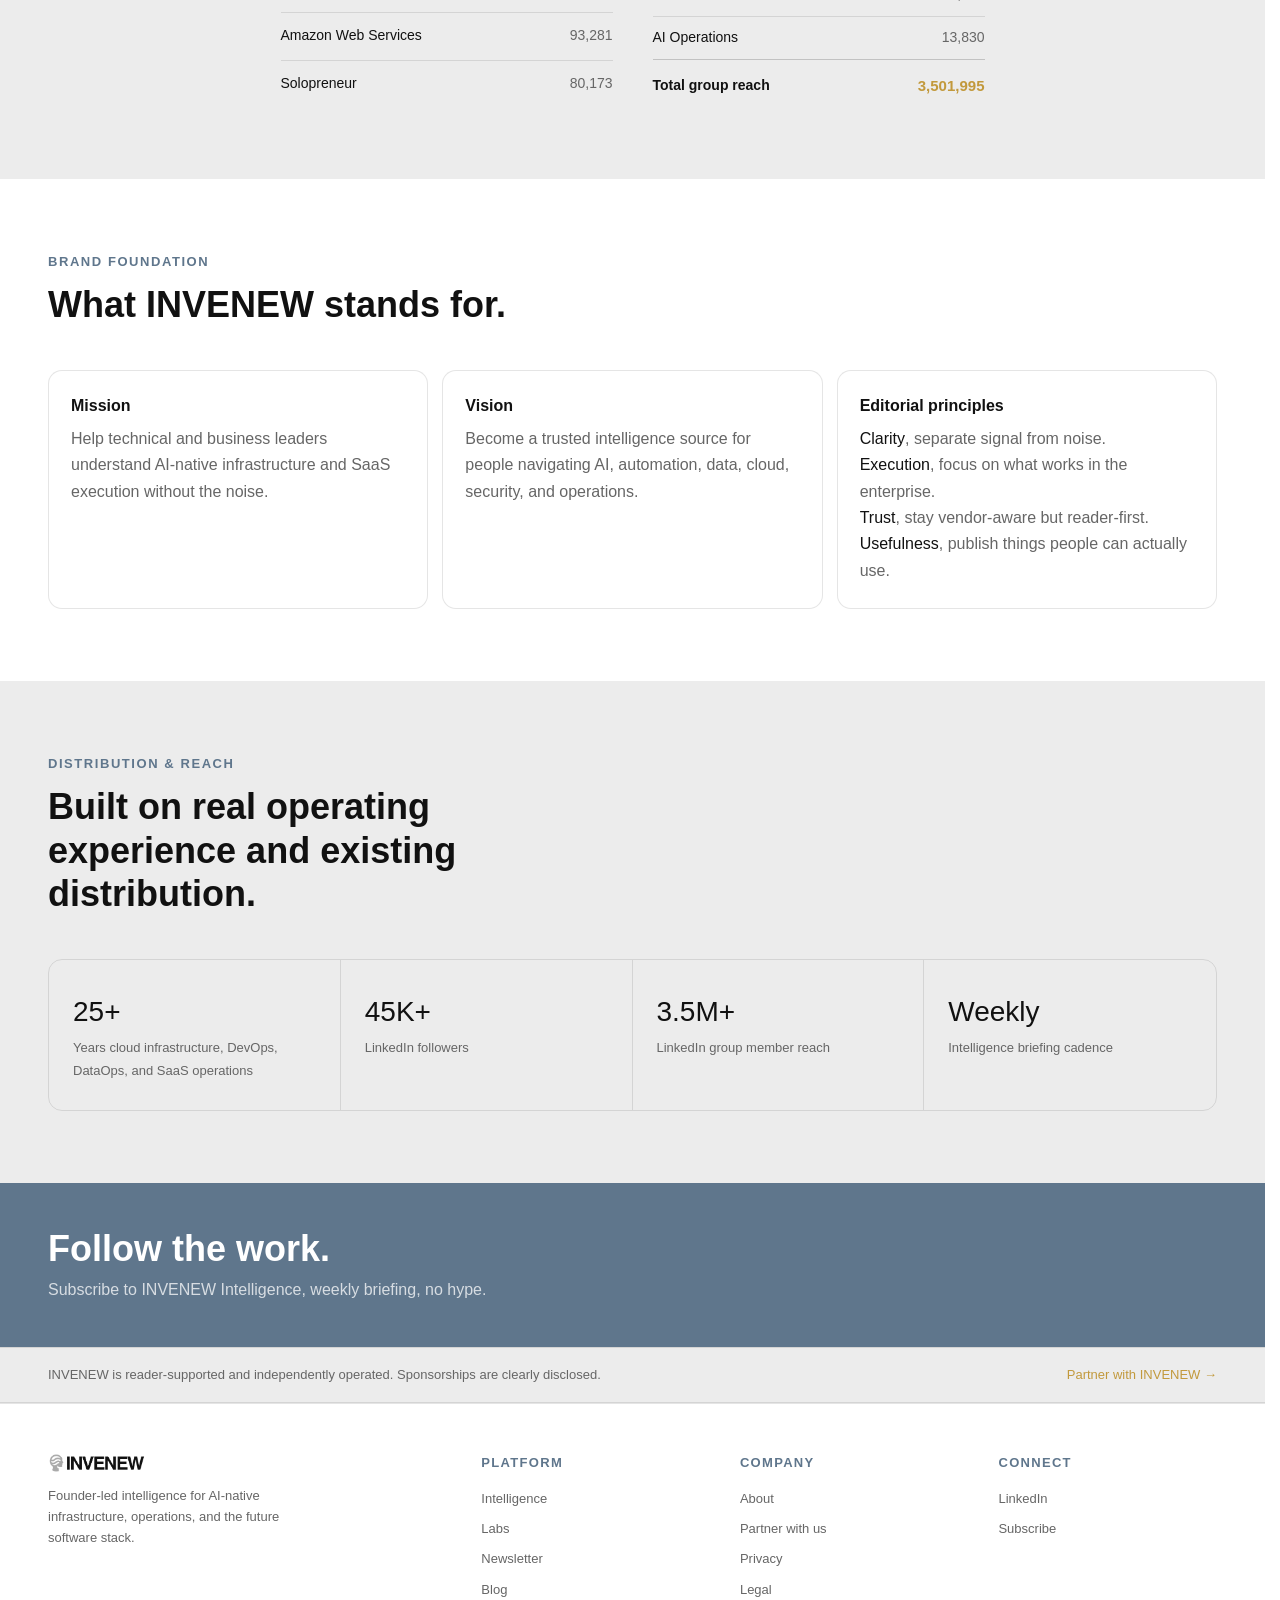
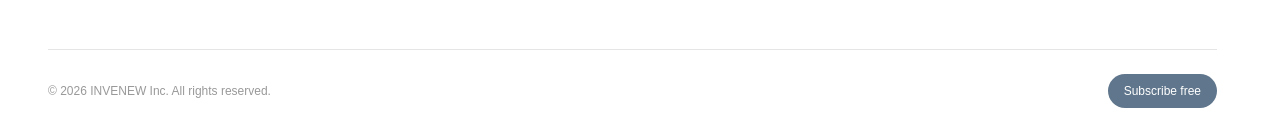
==== commit 61ebe42d: "Move THE PLATFORM section to directly below WHAT INVENEW DOES on About page Co-Authored-By: Claude S" ====
--- a/about.html
+++ b/about.html
@@ -108,6 +108,25 @@
         <p>Small experiments, vendor maps, benchmarks, and notes that make AI execution easier to understand. Turned into research assets for readers and sponsors.</p>
         <div class="mt-16"><a href="labs.html" class="btn-text">Learn more <svg viewBox="0 0 24 24"><line x1="5" y1="12" x2="19" y2="12"/><polyline points="12 5 19 12 12 19"/></svg></a></div>
       </div>
+    </div>
+  </div>
+</section>
+
+<!-- ── Platform overview diagram ── -->
+<section class="section">
+  <div class="container">
+    <div class="section-intro">
+      <span class="eyebrow">THE PLATFORM</span>
+      <h2>How INVENEW is structured.</h2>
+      <p>Intelligence and Labs sit on a foundation of trust assets and feed a growing distribution network, all aimed at enterprise, technology, and startup leaders.</p>
+    </div>
+    <div style="text-align: center;">
+      <img
+        src="assets/img/platform-overview.png"
+        alt="INVENEW platform overview: Intelligence and Labs serving enterprise AI leaders"
+        class="platform-diagram"
+        loading="lazy"
+      >
     </div>
   </div>
 </section>
@@ -196,25 +215,6 @@
   </div>
 </section>
 
-<!-- ── Platform overview diagram ── -->
-<section class="section">
-  <div class="container">
-    <div class="section-intro">
-      <span class="eyebrow">THE PLATFORM</span>
-      <h2>How INVENEW is structured.</h2>
-      <p>Intelligence and Labs sit on a foundation of trust assets and feed a growing distribution network, all aimed at enterprise, technology, and startup leaders.</p>
-    </div>
-    <div style="text-align: center;">
-      <img
-        src="assets/img/platform-overview.png"
-        alt="INVENEW platform overview: Intelligence and Labs serving enterprise AI leaders"
-        class="platform-diagram"
-        loading="lazy"
-      >
-    </div>
-  </div>
-</section>
-
 <!-- ── What INVENEW does ── -->
 <!-- ── Mission & principles ── -->
 <section class="section">
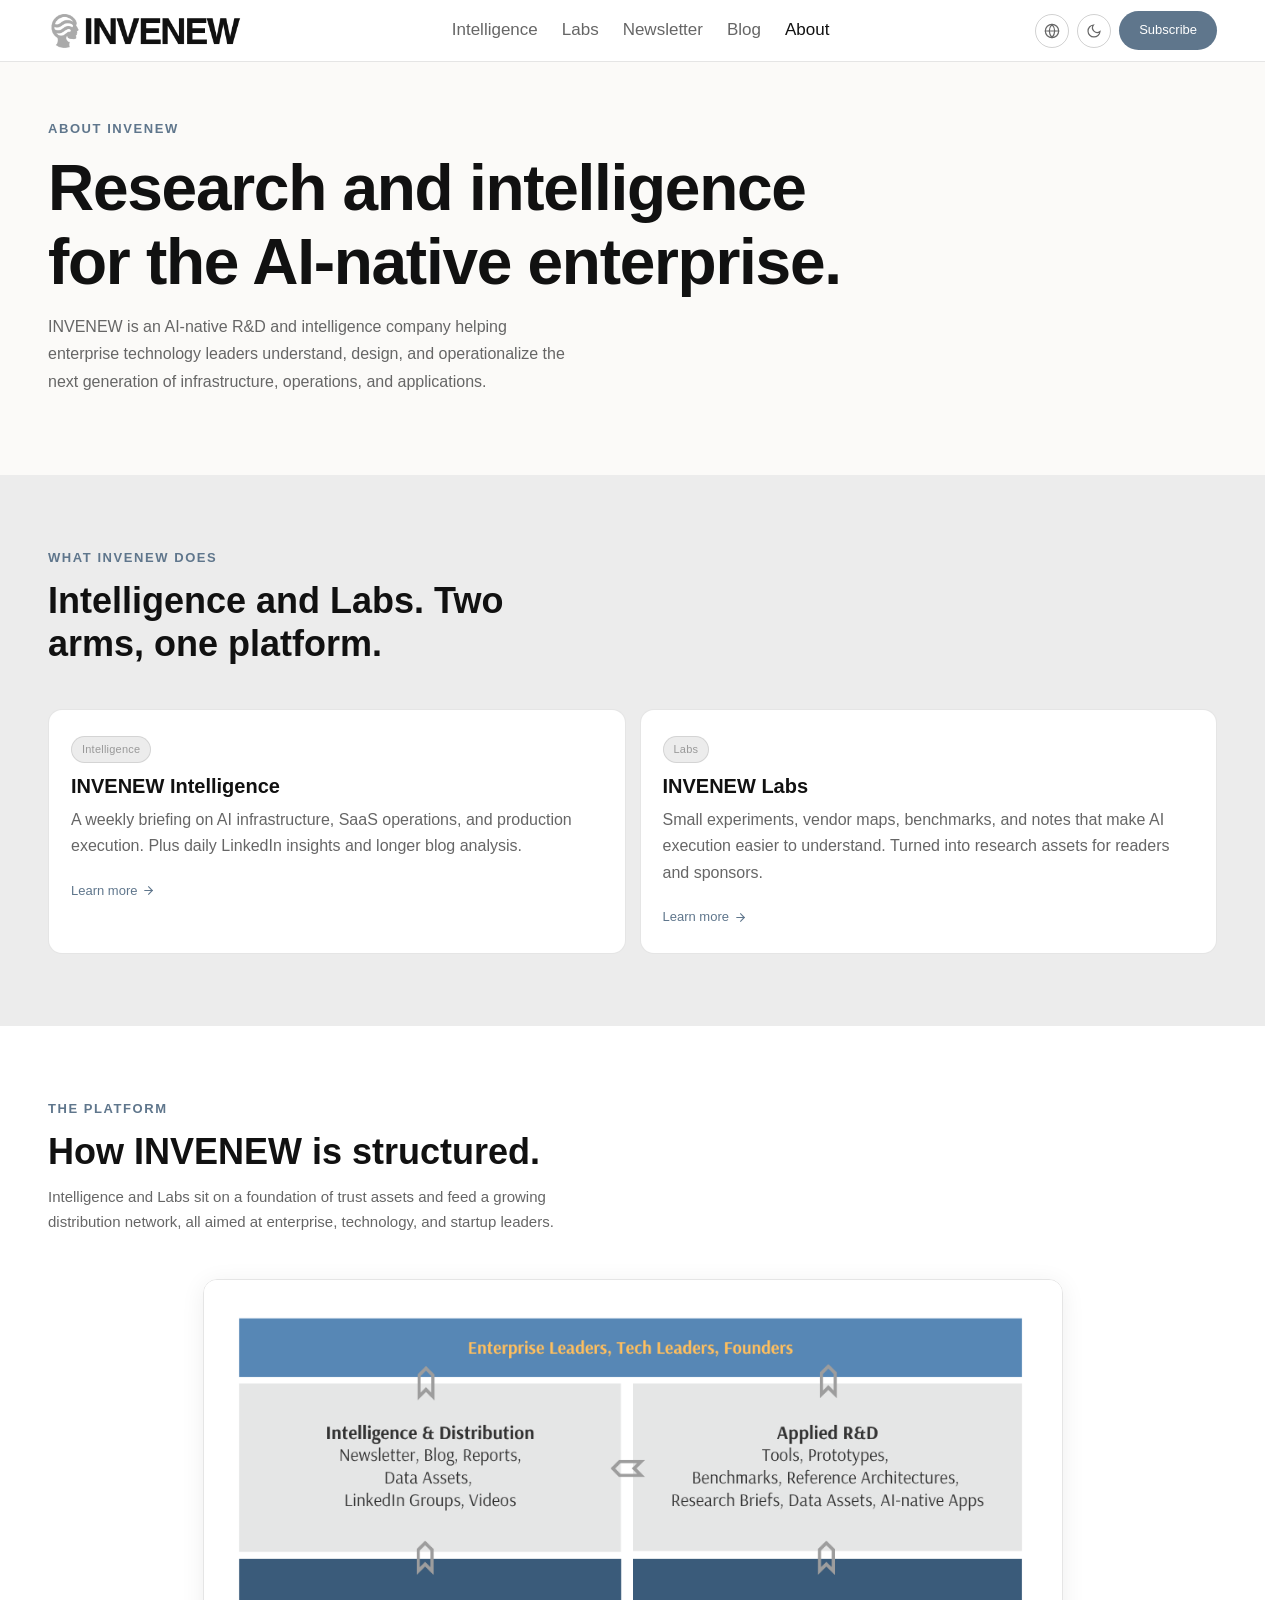
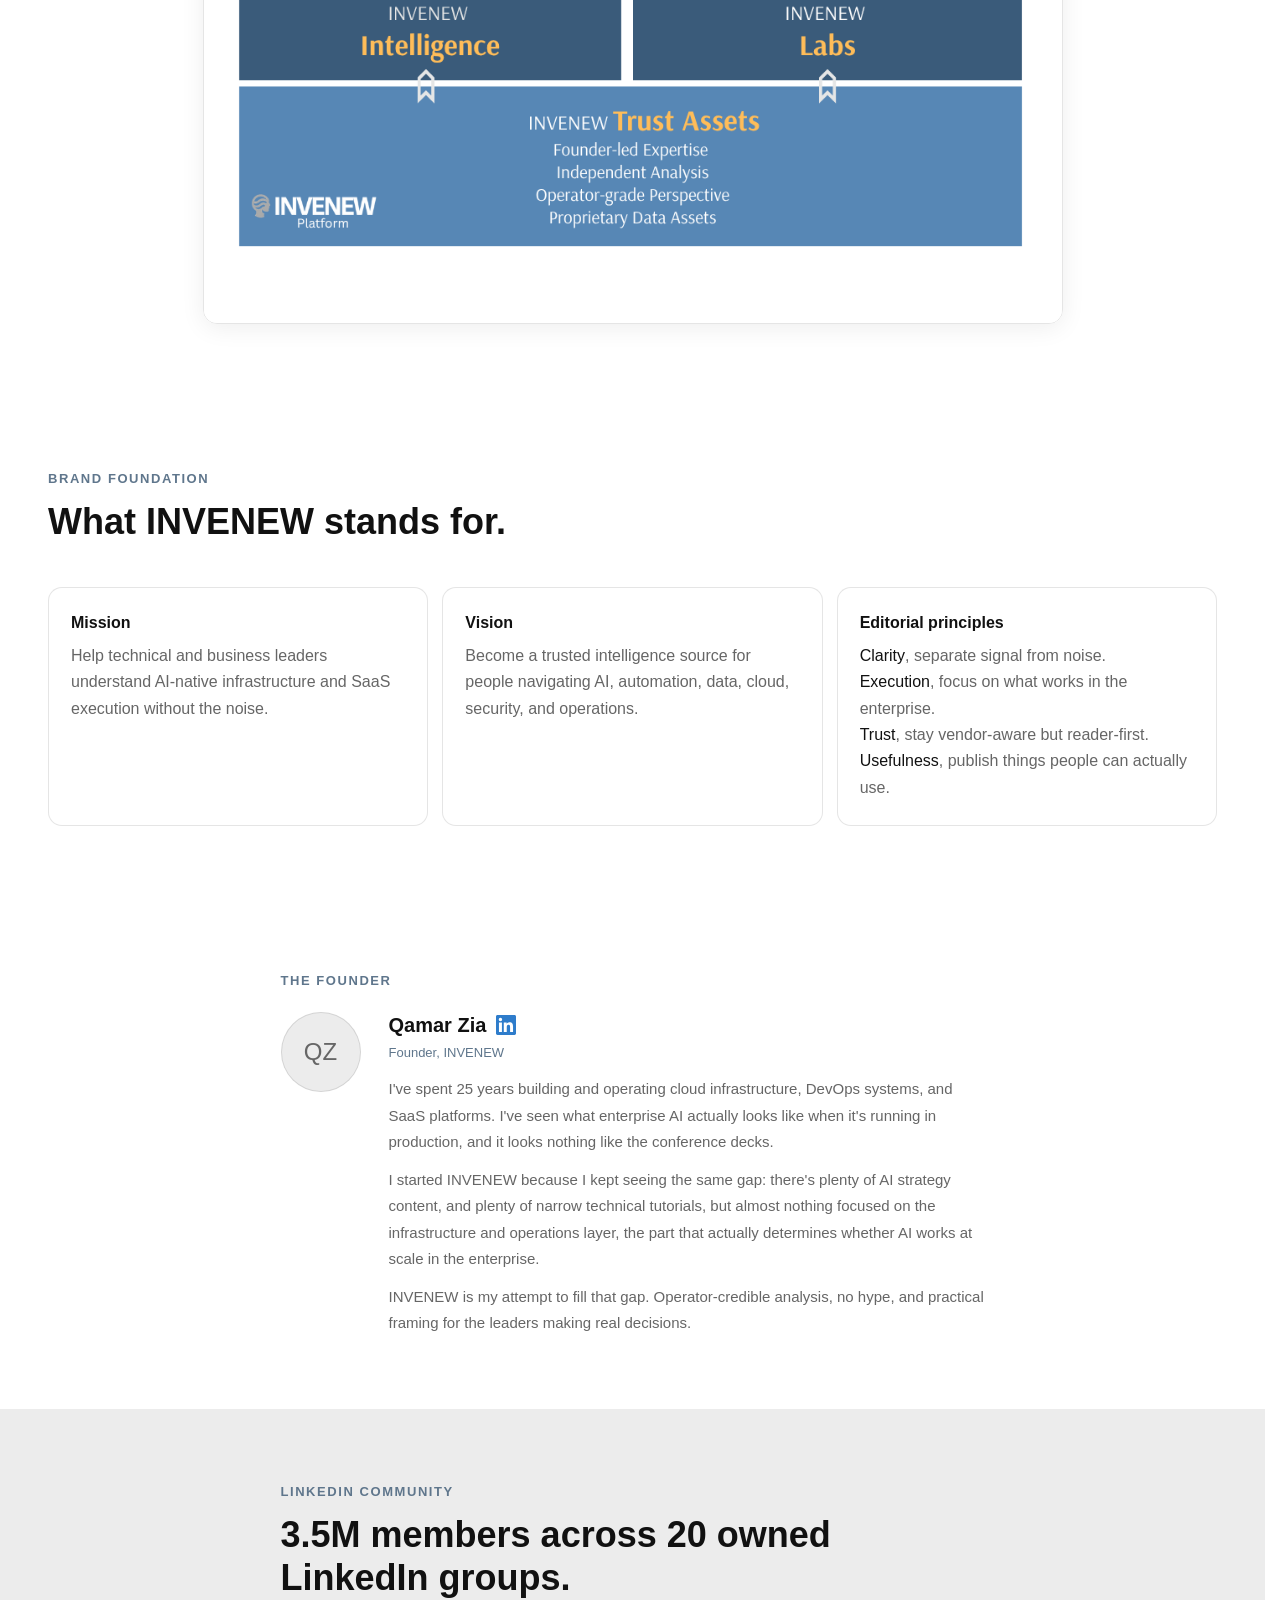
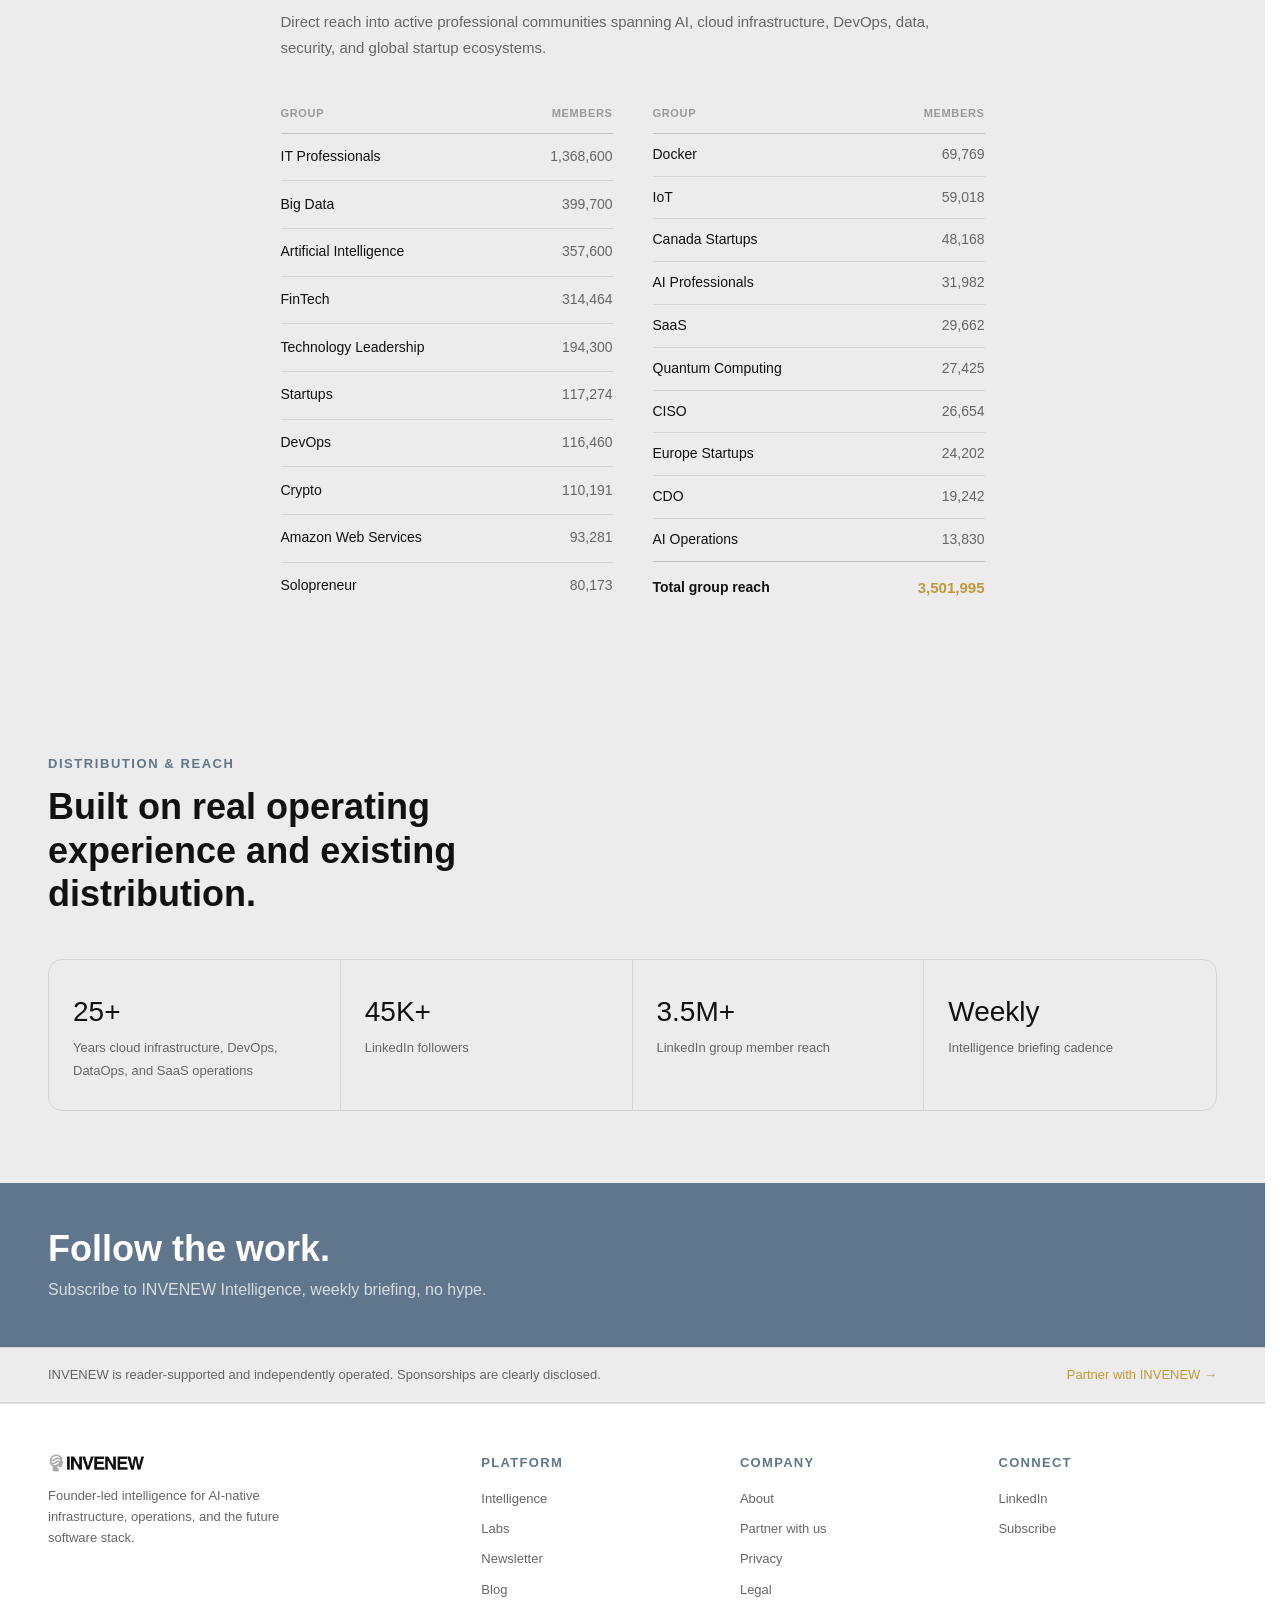
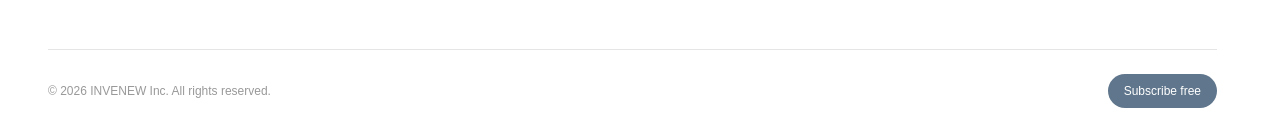
==== commit ce6f2702: "Move Brand Foundation section to directly below The Platform on About page Co-Authored-By: Claude So" ====
--- a/about.html
+++ b/about.html
@@ -127,6 +127,33 @@
         class="platform-diagram"
         loading="lazy"
       >
+    </div>
+  </div>
+</section>
+
+<!-- ── Mission & principles ── -->
+<section class="section">
+  <div class="container">
+    <div class="section-intro">
+      <span class="eyebrow">BRAND FOUNDATION</span>
+      <h2>What INVENEW stands for.</h2>
+    </div>
+    <div class="grid-3">
+      <div class="card">
+        <h4>Mission</h4>
+        <p>Help technical and business leaders understand AI-native infrastructure and SaaS execution without the noise.</p>
+      </div>
+      <div class="card">
+        <h4>Vision</h4>
+        <p>Become a trusted intelligence source for people navigating AI, automation, data, cloud, security, and operations.</p>
+      </div>
+      <div class="card">
+        <h4>Editorial principles</h4>
+        <p><strong style="color: var(--color-text); font-weight: 500;">Clarity</strong>, separate signal from noise.<br>
+        <strong style="color: var(--color-text); font-weight: 500;">Execution</strong>, focus on what works in the enterprise.<br>
+        <strong style="color: var(--color-text); font-weight: 500;">Trust</strong>, stay vendor-aware but reader-first.<br>
+        <strong style="color: var(--color-text); font-weight: 500;">Usefulness</strong>, publish things people can actually use.</p>
+      </div>
     </div>
   </div>
 </section>
@@ -215,34 +242,6 @@
   </div>
 </section>
 
-<!-- ── What INVENEW does ── -->
-<!-- ── Mission & principles ── -->
-<section class="section">
-  <div class="container">
-    <div class="section-intro">
-      <span class="eyebrow">BRAND FOUNDATION</span>
-      <h2>What INVENEW stands for.</h2>
-    </div>
-    <div class="grid-3">
-      <div class="card">
-        <h4>Mission</h4>
-        <p>Help technical and business leaders understand AI-native infrastructure and SaaS execution without the noise.</p>
-      </div>
-      <div class="card">
-        <h4>Vision</h4>
-        <p>Become a trusted intelligence source for people navigating AI, automation, data, cloud, security, and operations.</p>
-      </div>
-      <div class="card">
-        <h4>Editorial principles</h4>
-        <p><strong style="color: var(--color-text); font-weight: 500;">Clarity</strong>, separate signal from noise.<br>
-        <strong style="color: var(--color-text); font-weight: 500;">Execution</strong>, focus on what works in the enterprise.<br>
-        <strong style="color: var(--color-text); font-weight: 500;">Trust</strong>, stay vendor-aware but reader-first.<br>
-        <strong style="color: var(--color-text); font-weight: 500;">Usefulness</strong>, publish things people can actually use.</p>
-      </div>
-    </div>
-  </div>
-</section>
-
 <!-- ── Credibility ── -->
 <section class="section alt">
   <div class="container">
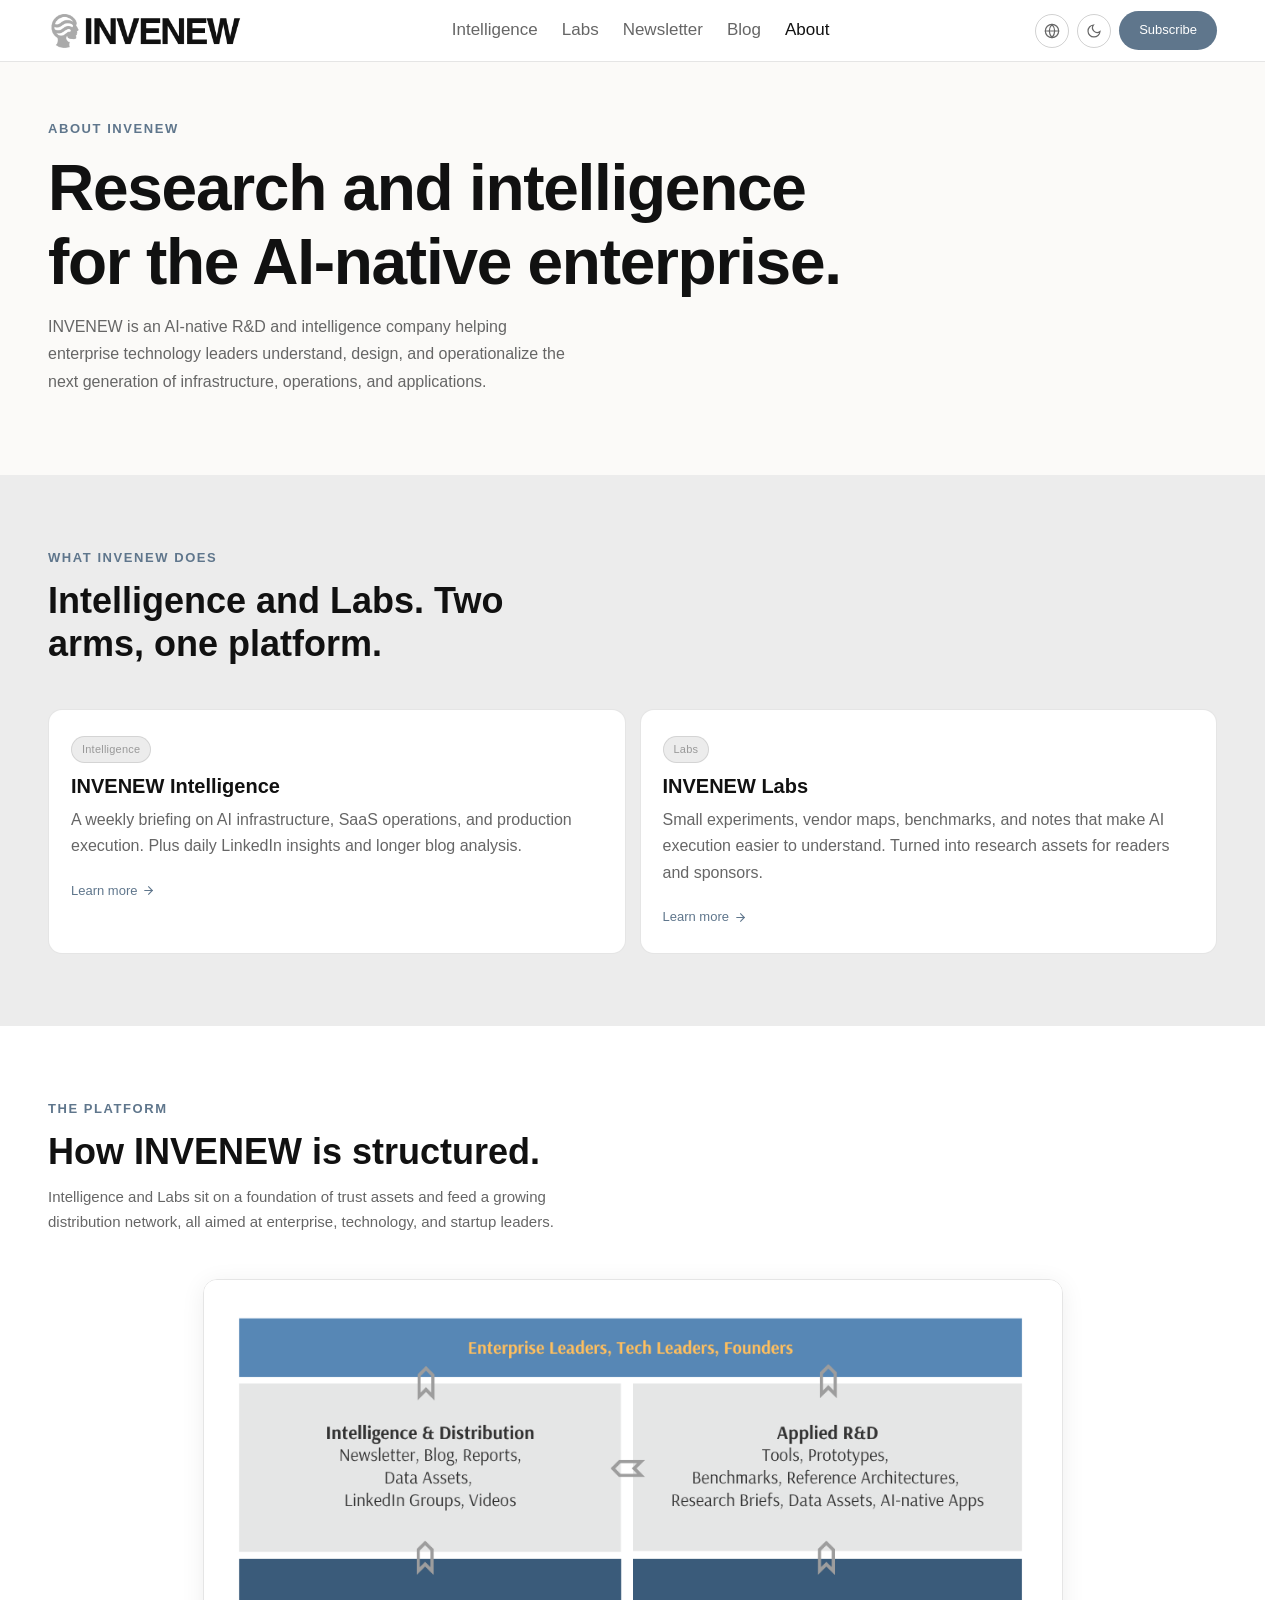
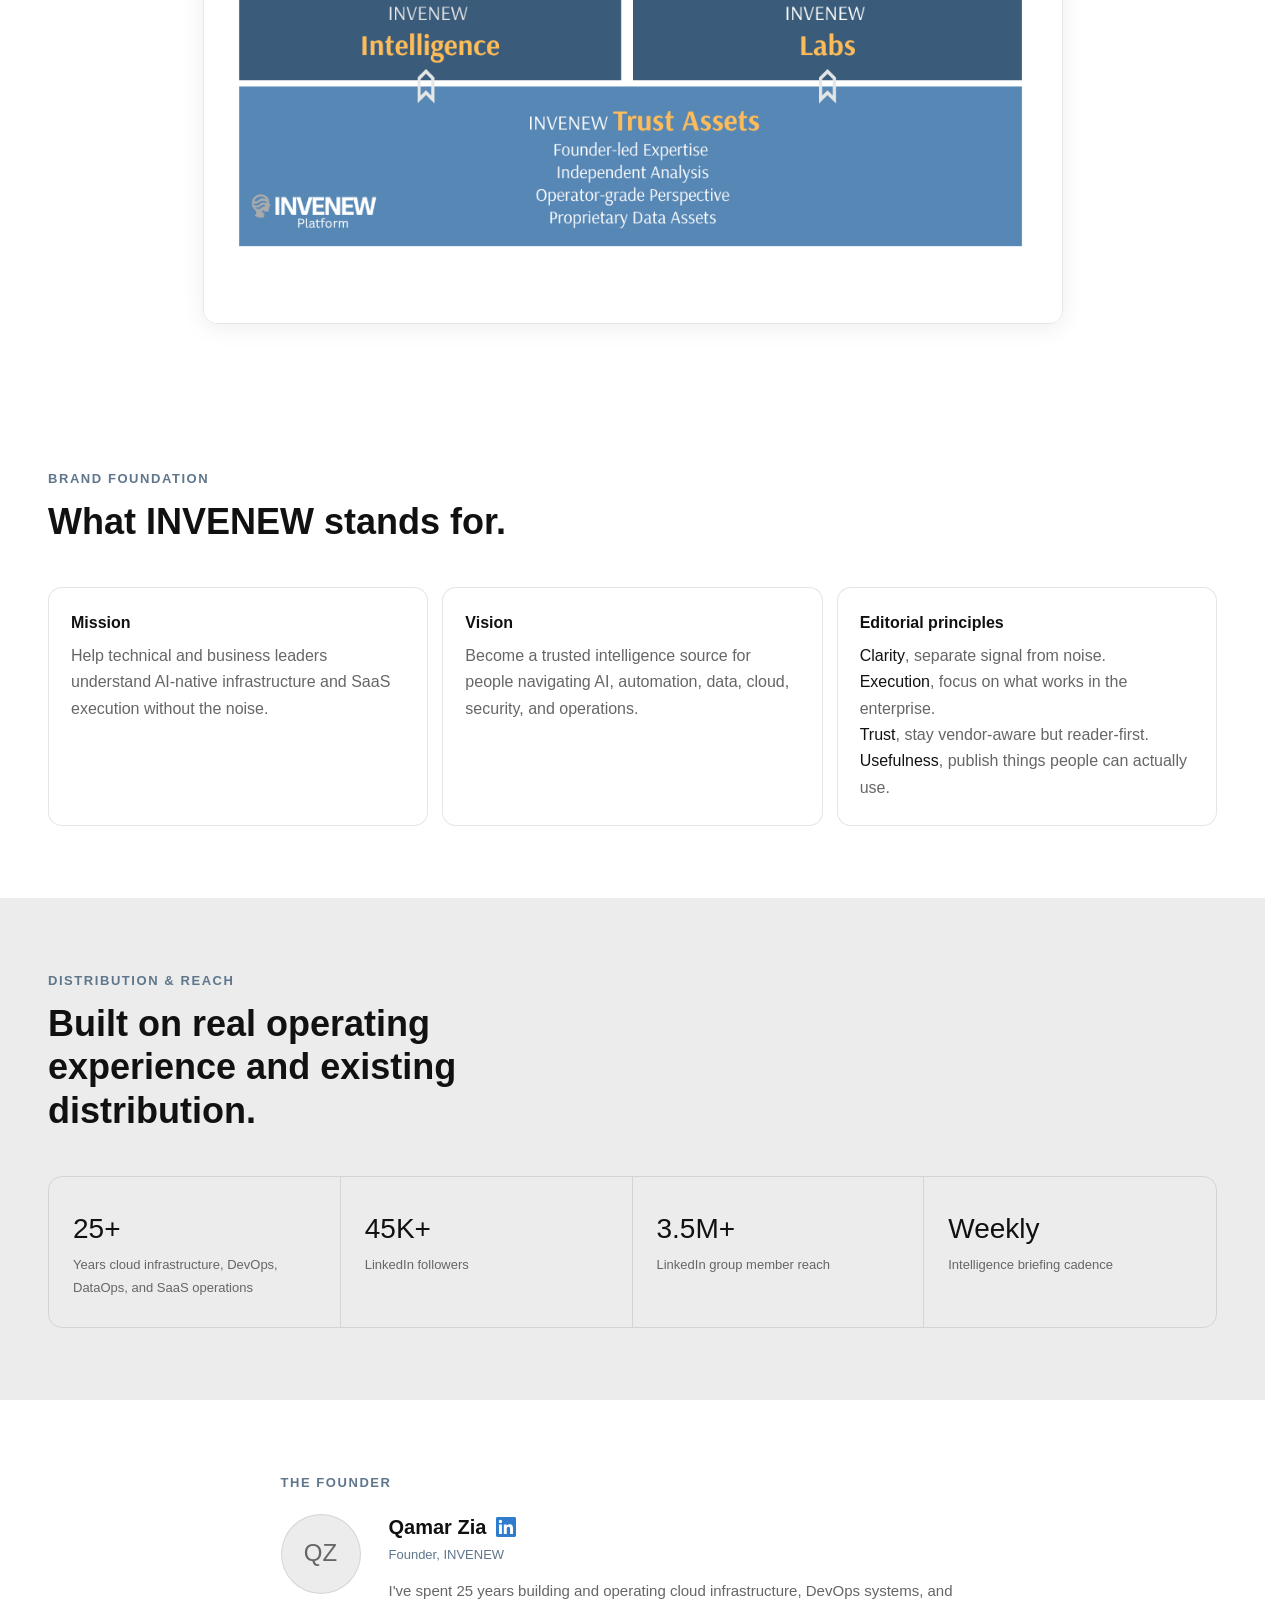
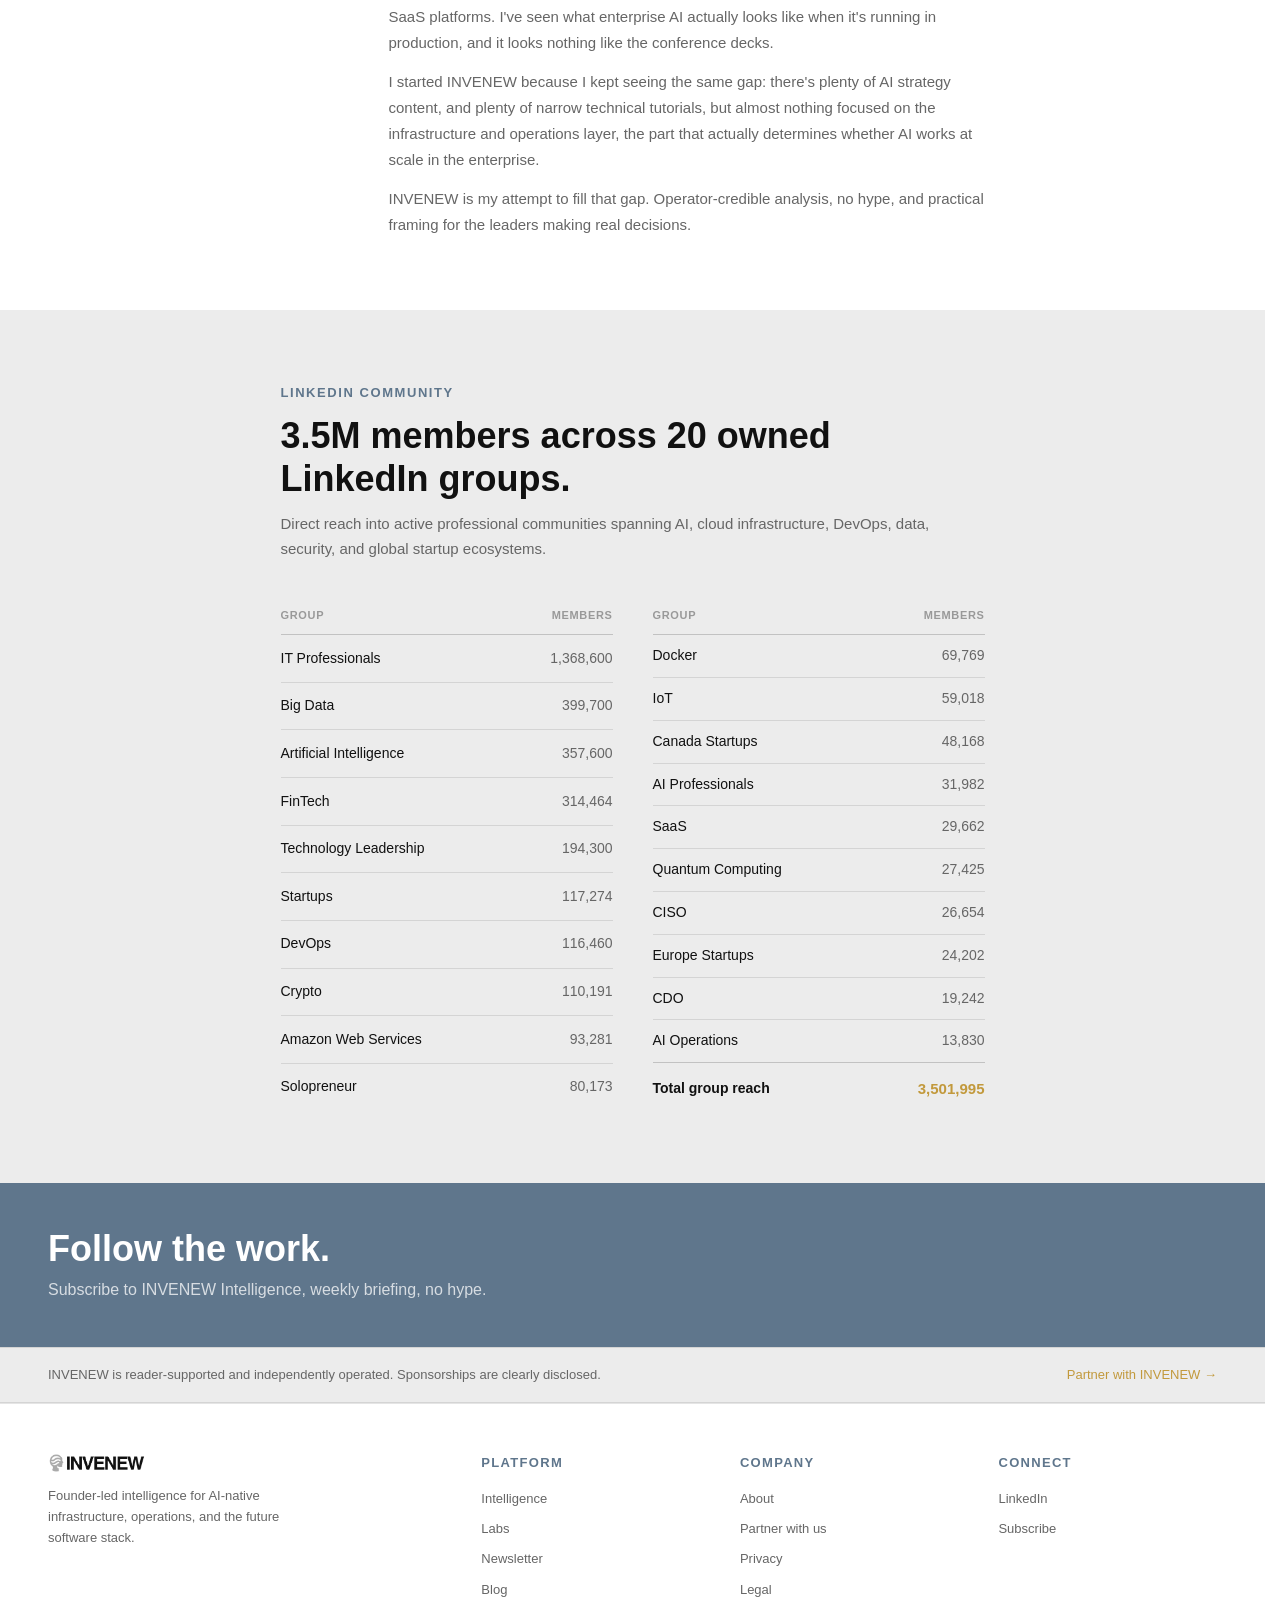
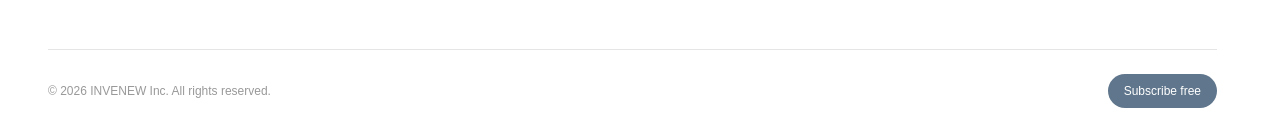
==== commit a86a972f: "Move Distribution & Reach section to directly below Brand Foundation on About page Co-Authored-By: C" ====
--- a/about.html
+++ b/about.html
@@ -153,6 +153,34 @@
         <strong style="color: var(--color-text); font-weight: 500;">Execution</strong>, focus on what works in the enterprise.<br>
         <strong style="color: var(--color-text); font-weight: 500;">Trust</strong>, stay vendor-aware but reader-first.<br>
         <strong style="color: var(--color-text); font-weight: 500;">Usefulness</strong>, publish things people can actually use.</p>
+      </div>
+    </div>
+  </div>
+</section>
+
+<!-- ── Credibility ── -->
+<section class="section alt">
+  <div class="container">
+    <div class="section-intro">
+      <span class="eyebrow">DISTRIBUTION &amp; REACH</span>
+      <h2>Built on real operating experience and existing distribution.</h2>
+    </div>
+    <div class="stats-grid">
+      <div class="stat-block">
+        <div class="num">25+</div>
+        <div class="lbl">Years cloud infrastructure, DevOps, DataOps, and SaaS operations</div>
+      </div>
+      <div class="stat-block">
+        <div class="num">45K+</div>
+        <div class="lbl">LinkedIn followers</div>
+      </div>
+      <div class="stat-block">
+        <div class="num">3.5M+</div>
+        <div class="lbl">LinkedIn group member reach</div>
+      </div>
+      <div class="stat-block">
+        <div class="num text-amber">Weekly</div>
+        <div class="lbl">Intelligence briefing cadence</div>
       </div>
     </div>
   </div>
@@ -242,33 +270,6 @@
   </div>
 </section>
 
-<!-- ── Credibility ── -->
-<section class="section alt">
-  <div class="container">
-    <div class="section-intro">
-      <span class="eyebrow">DISTRIBUTION &amp; REACH</span>
-      <h2>Built on real operating experience and existing distribution.</h2>
-    </div>
-    <div class="stats-grid">
-      <div class="stat-block">
-        <div class="num">25+</div>
-        <div class="lbl">Years cloud infrastructure, DevOps, DataOps, and SaaS operations</div>
-      </div>
-      <div class="stat-block">
-        <div class="num">45K+</div>
-        <div class="lbl">LinkedIn followers</div>
-      </div>
-      <div class="stat-block">
-        <div class="num">3.5M+</div>
-        <div class="lbl">LinkedIn group member reach</div>
-      </div>
-      <div class="stat-block">
-        <div class="num text-amber">Weekly</div>
-        <div class="lbl">Intelligence briefing cadence</div>
-      </div>
-    </div>
-  </div>
-</section>
 
 <!-- ── CTA ── -->
 <div class="nl-strip">
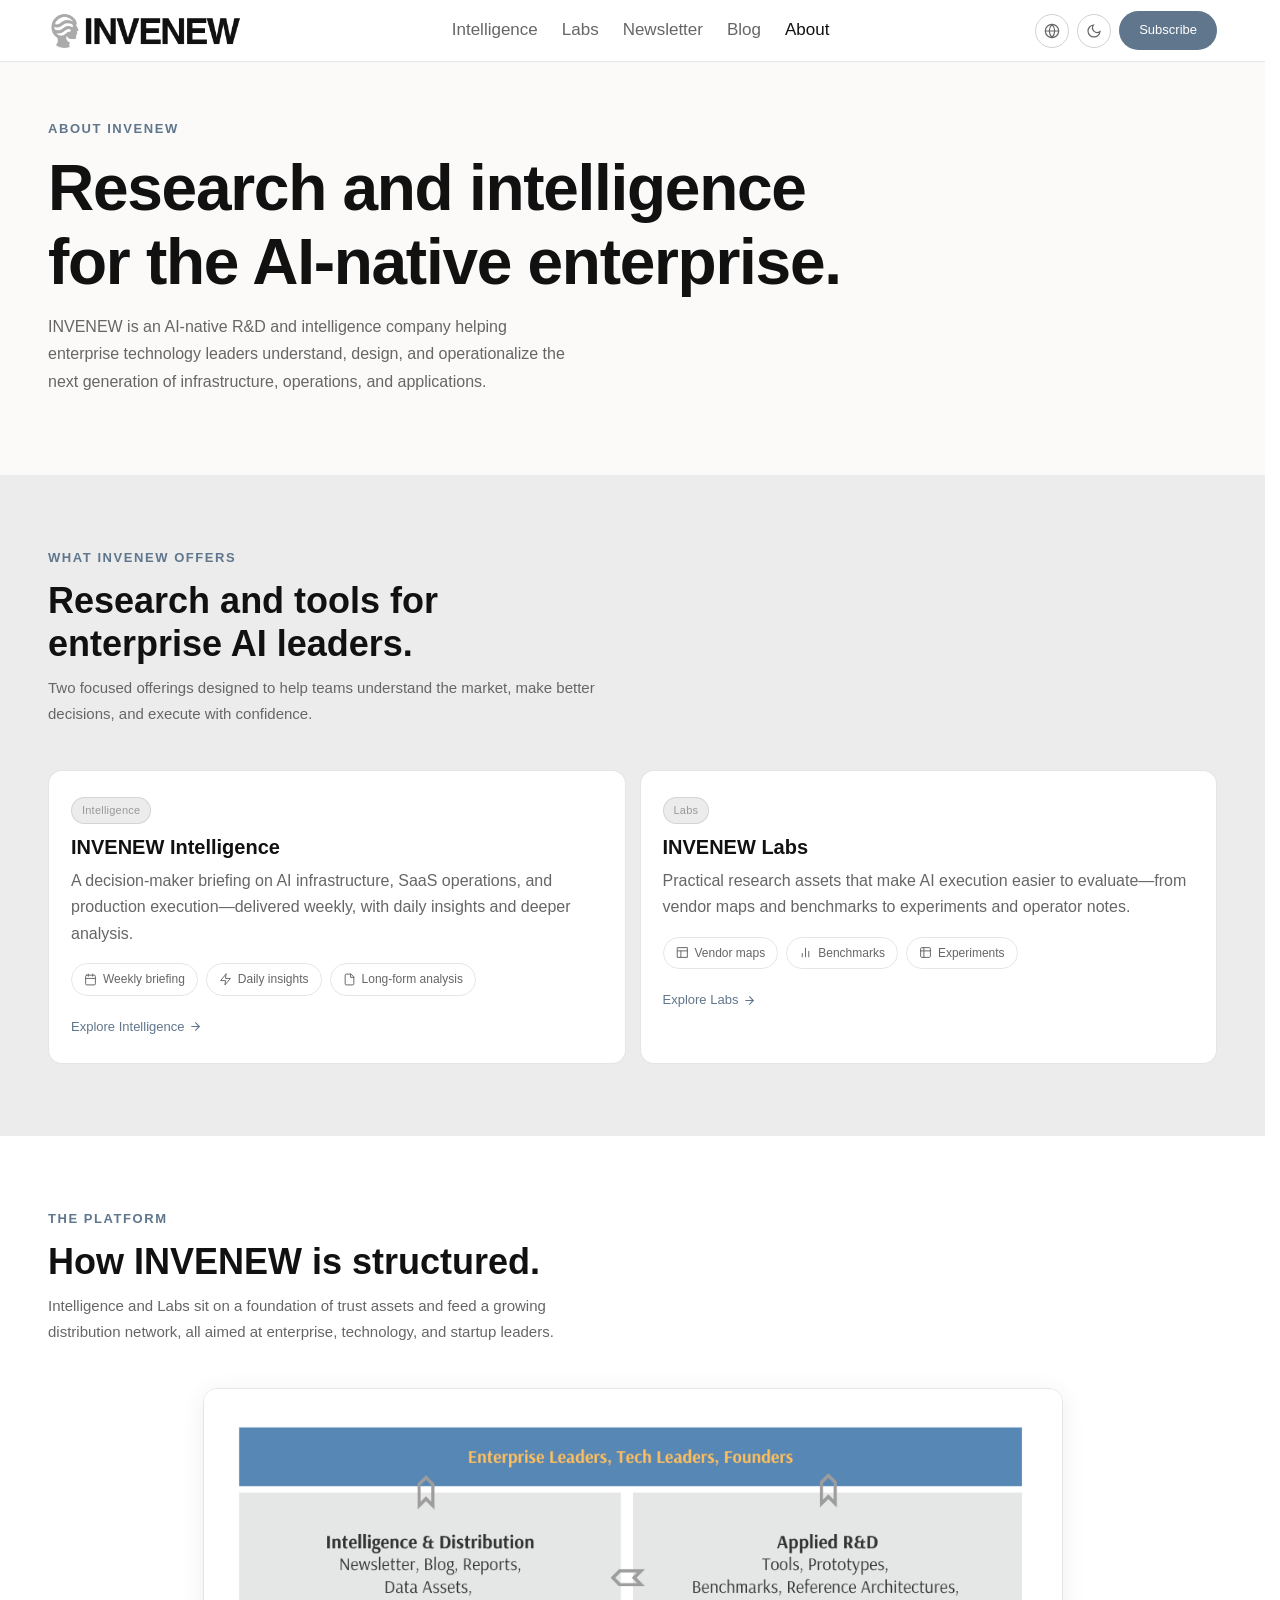
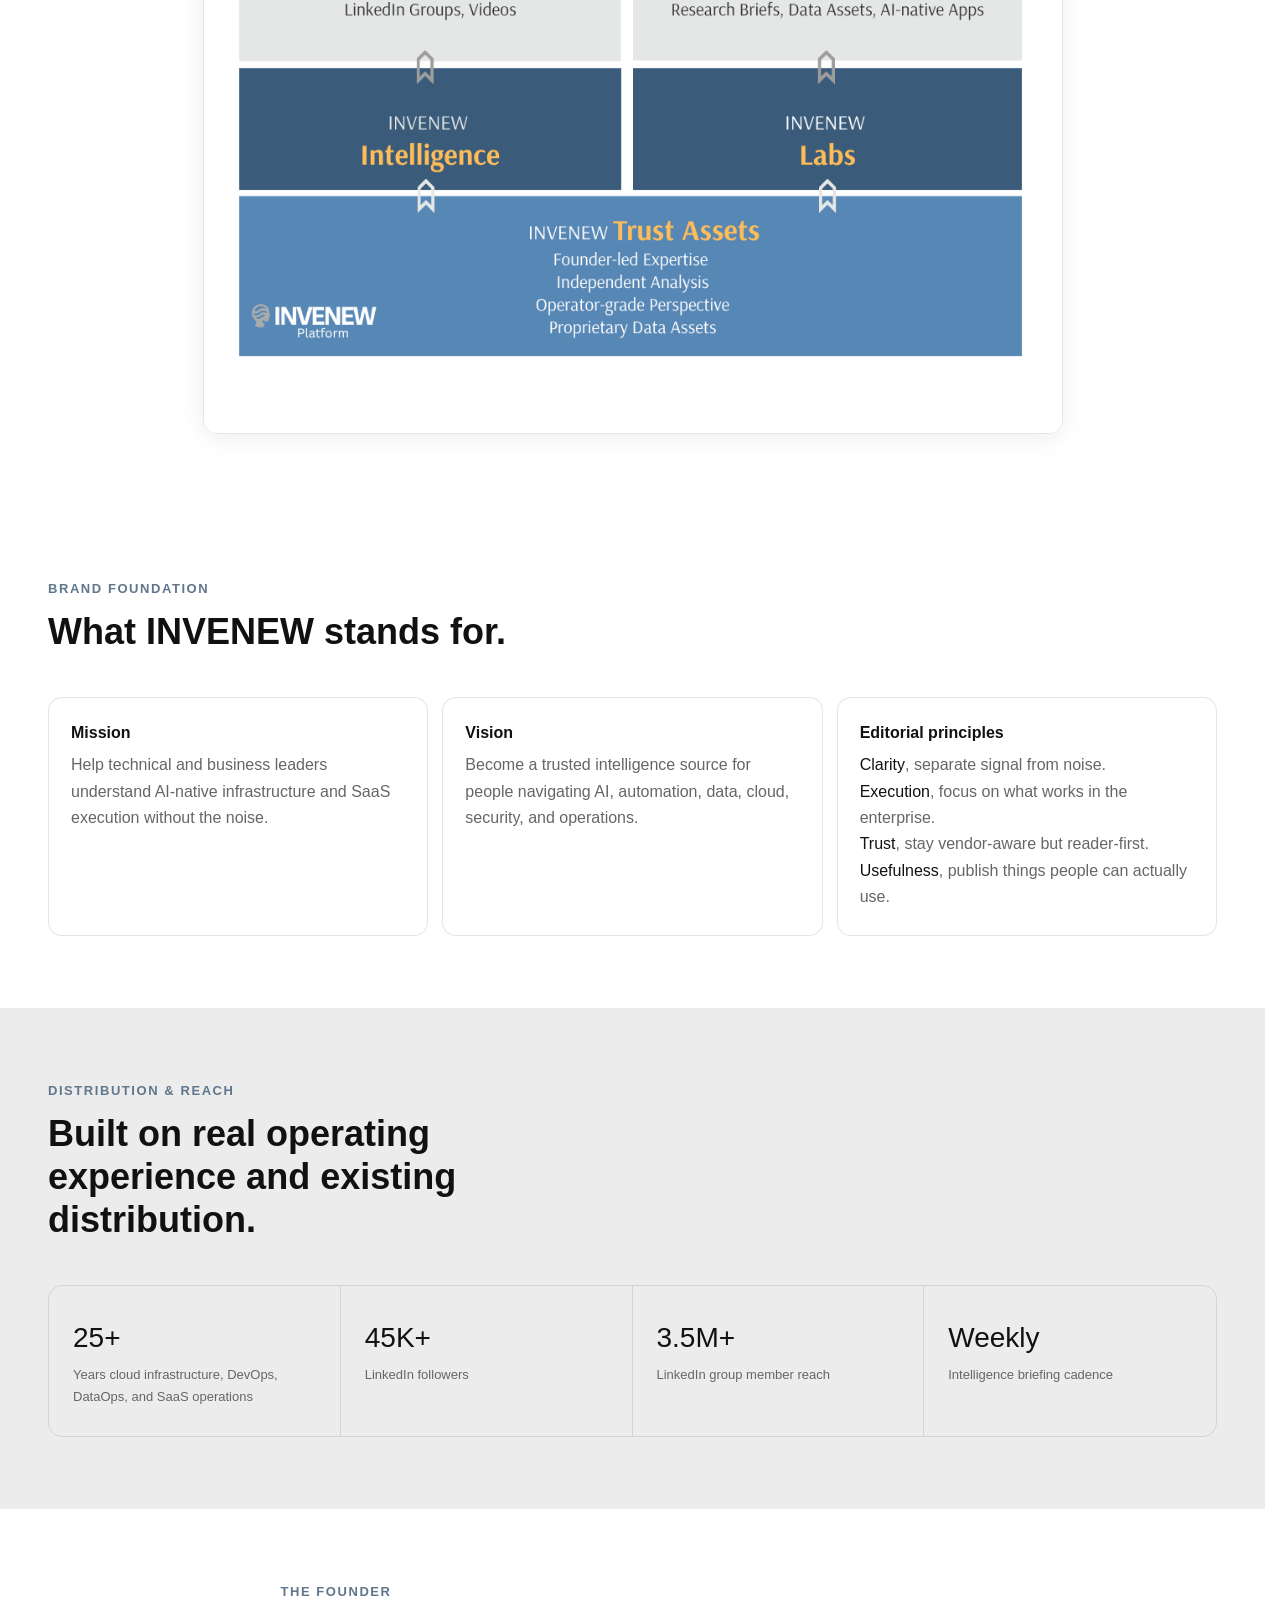
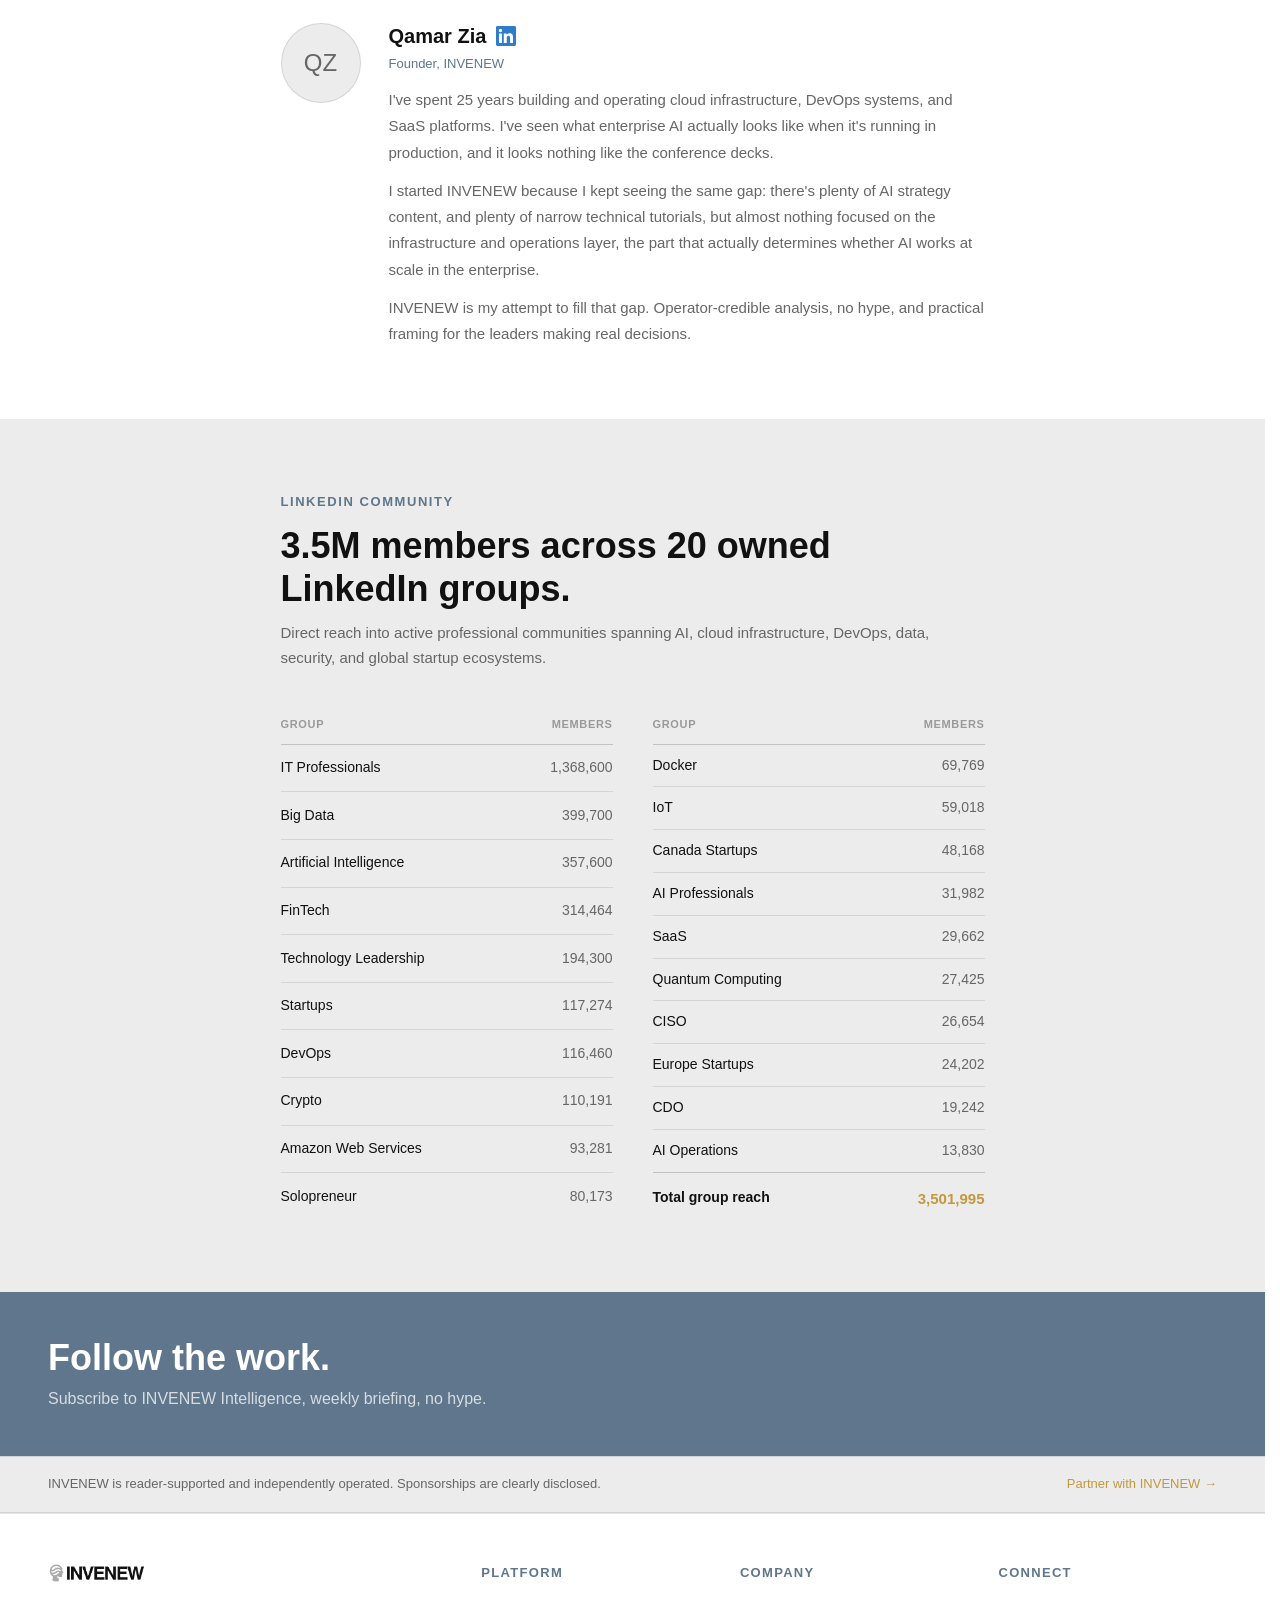
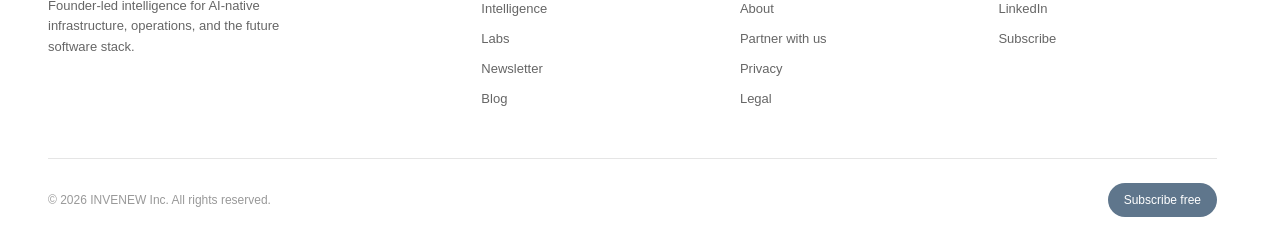
==== commit ba2332e4: "Replace WHAT INVENEW DOES section with new WHAT INVENEW OFFERS content and feature pills Co-Authored" ====
--- a/about.html
+++ b/about.html
@@ -88,25 +88,54 @@
   </div>
 </section>
 
-<!-- ── What INVENEW does ── -->
+<!-- ── What INVENEW offers ── -->
 <section class="section alt">
   <div class="container">
     <div class="section-intro">
-      <span class="eyebrow">WHAT INVENEW DOES</span>
-      <h2>Intelligence and Labs. Two arms, one platform.</h2>
+      <span class="eyebrow">WHAT INVENEW OFFERS</span>
+      <h2>Research and tools for enterprise AI leaders.</h2>
+      <p>Two focused offerings designed to help teams understand the market, make better decisions, and execute with confidence.</p>
     </div>
     <div class="grid-2">
       <div class="card">
         <span class="card-tag">Intelligence</span>
         <h3>INVENEW Intelligence</h3>
-        <p>A weekly briefing on AI infrastructure, SaaS operations, and production execution. Plus daily LinkedIn insights and longer blog analysis.</p>
-        <div class="mt-16"><a href="intelligence.html" class="btn-text">Learn more <svg viewBox="0 0 24 24"><line x1="5" y1="12" x2="19" y2="12"/><polyline points="12 5 19 12 12 19"/></svg></a></div>
+        <p>A decision-maker briefing on AI infrastructure, SaaS operations, and production execution—delivered weekly, with daily insights and deeper analysis.</p>
+        <div style="display:flex; flex-wrap:wrap; gap:8px; margin:16px 0;">
+          <span style="display:inline-flex; align-items:center; gap:6px; font-size:12px; border:1px solid var(--color-border); border-radius:var(--radius-pill); padding:5px 12px; color:var(--color-text-muted);">
+            <svg style="width:13px;height:13px;stroke:currentColor;fill:none;stroke-width:1.8;stroke-linecap:round;stroke-linejoin:round;" viewBox="0 0 24 24"><rect x="3" y="4" width="18" height="18" rx="2"/><line x1="16" y1="2" x2="16" y2="6"/><line x1="8" y1="2" x2="8" y2="6"/><line x1="3" y1="10" x2="21" y2="10"/></svg>
+            Weekly briefing
+          </span>
+          <span style="display:inline-flex; align-items:center; gap:6px; font-size:12px; border:1px solid var(--color-border); border-radius:var(--radius-pill); padding:5px 12px; color:var(--color-text-muted);">
+            <svg style="width:13px;height:13px;stroke:currentColor;fill:none;stroke-width:1.8;stroke-linecap:round;stroke-linejoin:round;" viewBox="0 0 24 24"><polygon points="13 2 3 14 12 14 11 22 21 10 12 10 13 2"/></svg>
+            Daily insights
+          </span>
+          <span style="display:inline-flex; align-items:center; gap:6px; font-size:12px; border:1px solid var(--color-border); border-radius:var(--radius-pill); padding:5px 12px; color:var(--color-text-muted);">
+            <svg style="width:13px;height:13px;stroke:currentColor;fill:none;stroke-width:1.8;stroke-linecap:round;stroke-linejoin:round;" viewBox="0 0 24 24"><path d="M14 2H6a2 2 0 0 0-2 2v16a2 2 0 0 0 2 2h12a2 2 0 0 0 2-2V8z"/><polyline points="14 2 14 8 20 8"/></svg>
+            Long-form analysis
+          </span>
+        </div>
+        <div class="mt-16"><a href="intelligence.html" class="btn-text">Explore Intelligence <svg viewBox="0 0 24 24"><line x1="5" y1="12" x2="19" y2="12"/><polyline points="12 5 19 12 12 19"/></svg></a></div>
       </div>
       <div class="card">
         <span class="card-tag">Labs</span>
         <h3>INVENEW Labs</h3>
-        <p>Small experiments, vendor maps, benchmarks, and notes that make AI execution easier to understand. Turned into research assets for readers and sponsors.</p>
-        <div class="mt-16"><a href="labs.html" class="btn-text">Learn more <svg viewBox="0 0 24 24"><line x1="5" y1="12" x2="19" y2="12"/><polyline points="12 5 19 12 12 19"/></svg></a></div>
+        <p>Practical research assets that make AI execution easier to evaluate—from vendor maps and benchmarks to experiments and operator notes.</p>
+        <div style="display:flex; flex-wrap:wrap; gap:8px; margin:16px 0;">
+          <span style="display:inline-flex; align-items:center; gap:6px; font-size:12px; border:1px solid var(--color-border); border-radius:var(--radius-pill); padding:5px 12px; color:var(--color-text-muted);">
+            <svg style="width:13px;height:13px;stroke:currentColor;fill:none;stroke-width:1.8;stroke-linecap:round;stroke-linejoin:round;" viewBox="0 0 24 24"><path d="M3 3h18v18H3z"/><path d="M3 9h18M9 21V9"/></svg>
+            Vendor maps
+          </span>
+          <span style="display:inline-flex; align-items:center; gap:6px; font-size:12px; border:1px solid var(--color-border); border-radius:var(--radius-pill); padding:5px 12px; color:var(--color-text-muted);">
+            <svg style="width:13px;height:13px;stroke:currentColor;fill:none;stroke-width:1.8;stroke-linecap:round;stroke-linejoin:round;" viewBox="0 0 24 24"><line x1="18" y1="20" x2="18" y2="10"/><line x1="12" y1="20" x2="12" y2="4"/><line x1="6" y1="20" x2="6" y2="14"/></svg>
+            Benchmarks
+          </span>
+          <span style="display:inline-flex; align-items:center; gap:6px; font-size:12px; border:1px solid var(--color-border); border-radius:var(--radius-pill); padding:5px 12px; color:var(--color-text-muted);">
+            <svg style="width:13px;height:13px;stroke:currentColor;fill:none;stroke-width:1.8;stroke-linecap:round;stroke-linejoin:round;" viewBox="0 0 24 24"><path d="M9 3H5a2 2 0 0 0-2 2v4m6-6h10a2 2 0 0 1 2 2v4M9 3v18m0 0h10a2 2 0 0 0 2-2V9M9 21H5a2 2 0 0 1-2-2V9m0 0h18"/></svg>
+            Experiments
+          </span>
+        </div>
+        <div class="mt-16"><a href="labs.html" class="btn-text">Explore Labs <svg viewBox="0 0 24 24"><line x1="5" y1="12" x2="19" y2="12"/><polyline points="12 5 19 12 12 19"/></svg></a></div>
       </div>
     </div>
   </div>
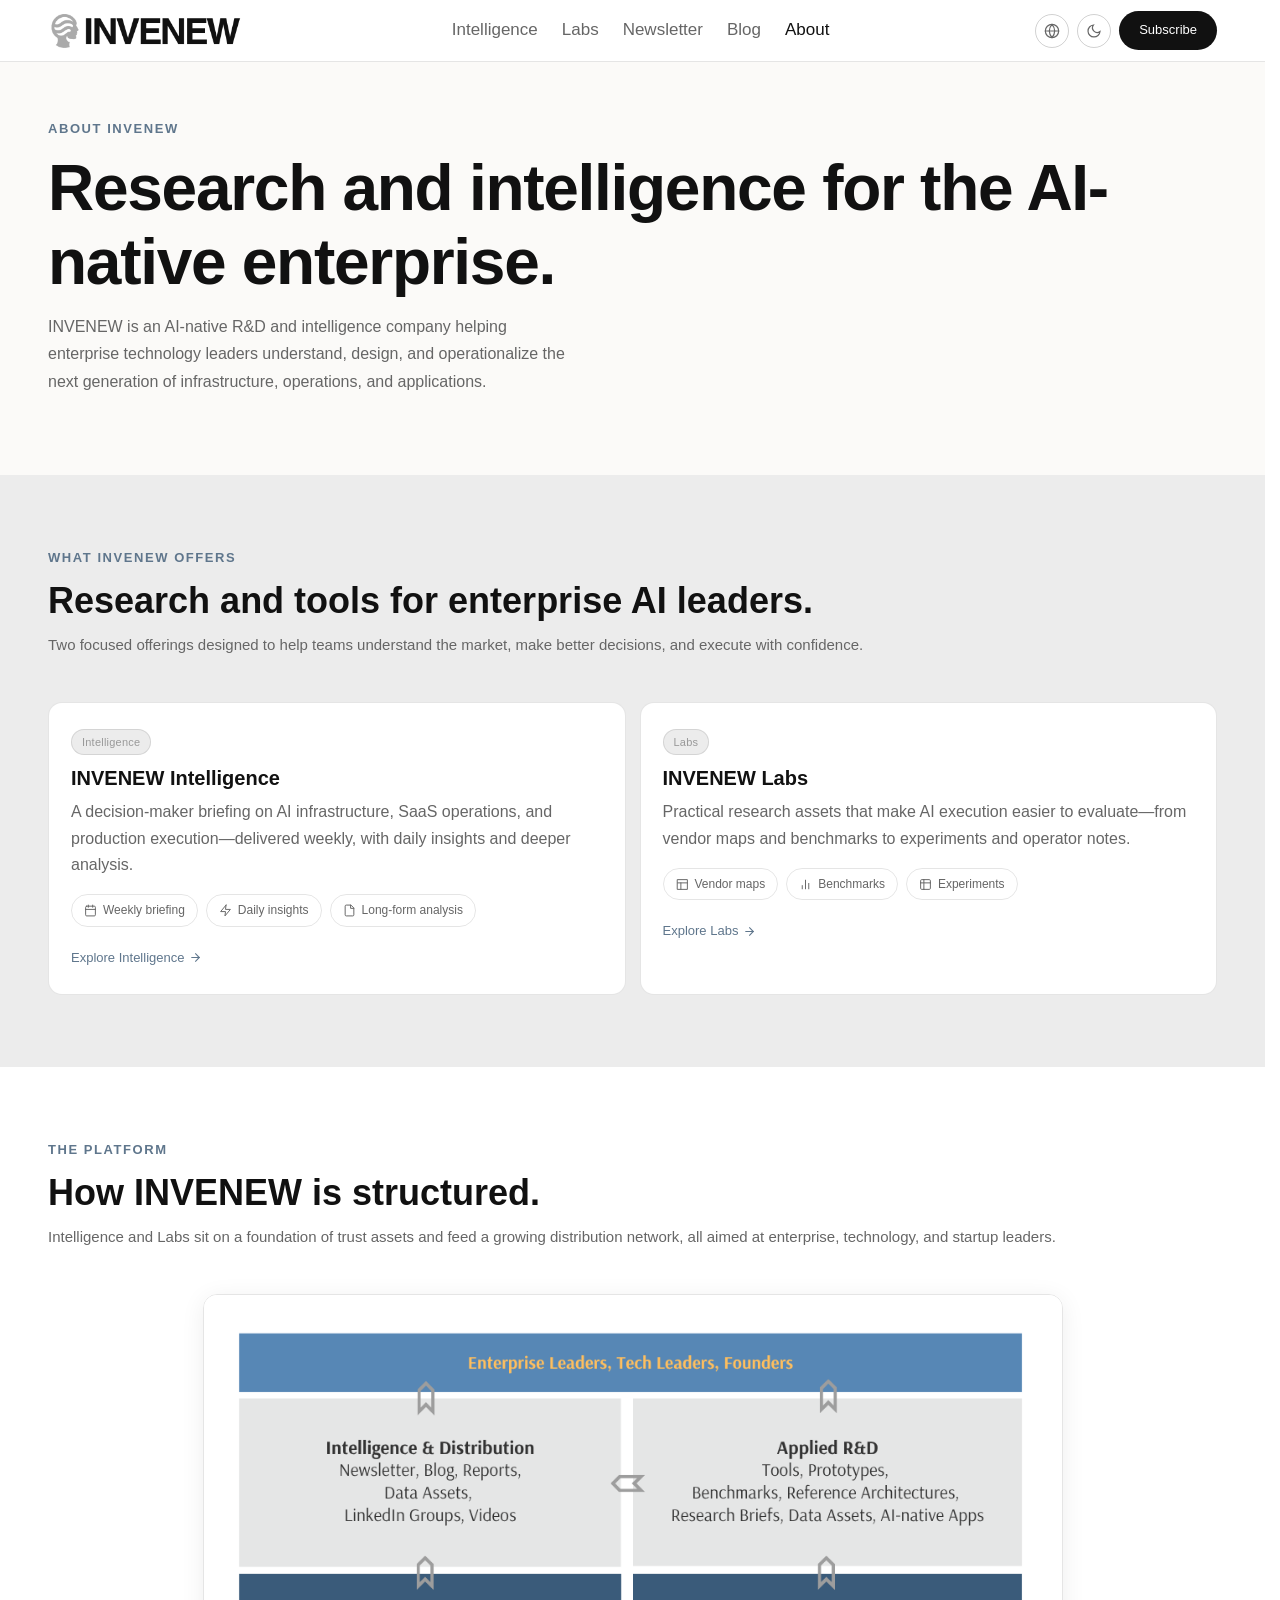
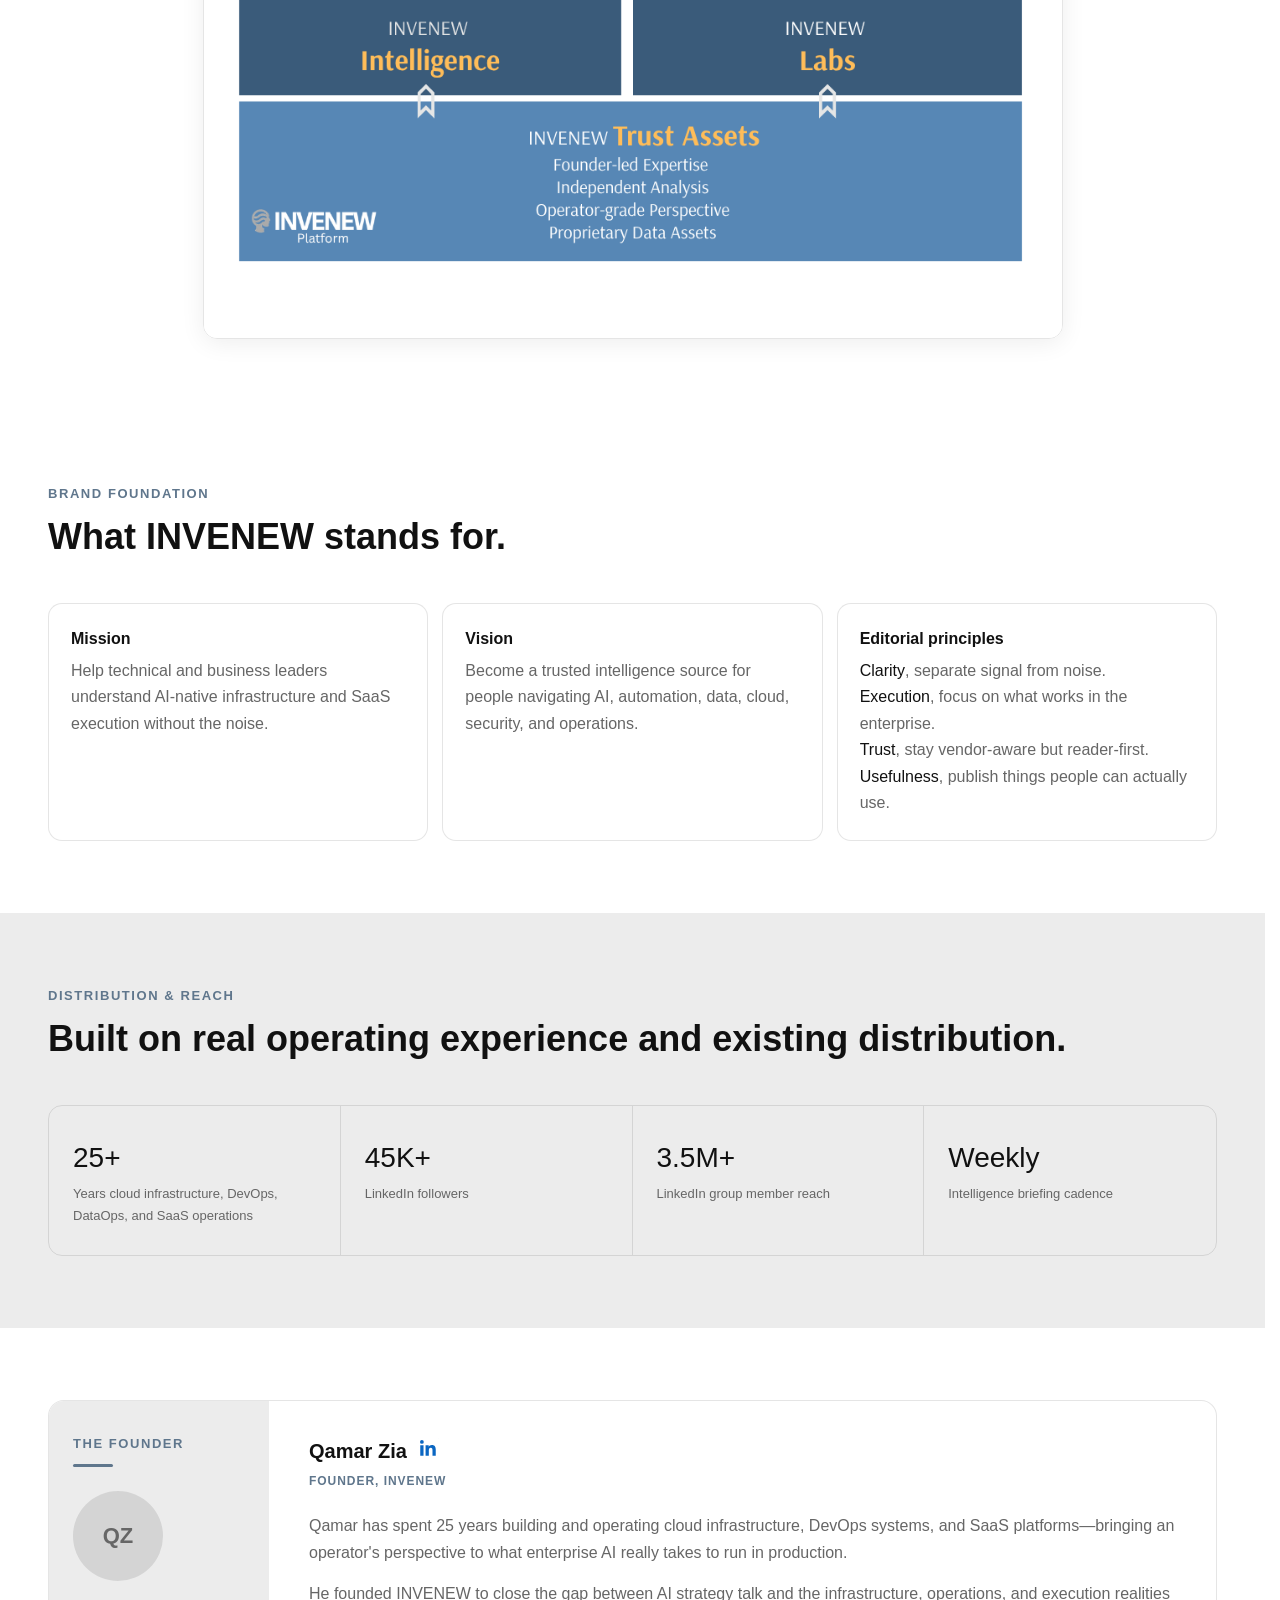
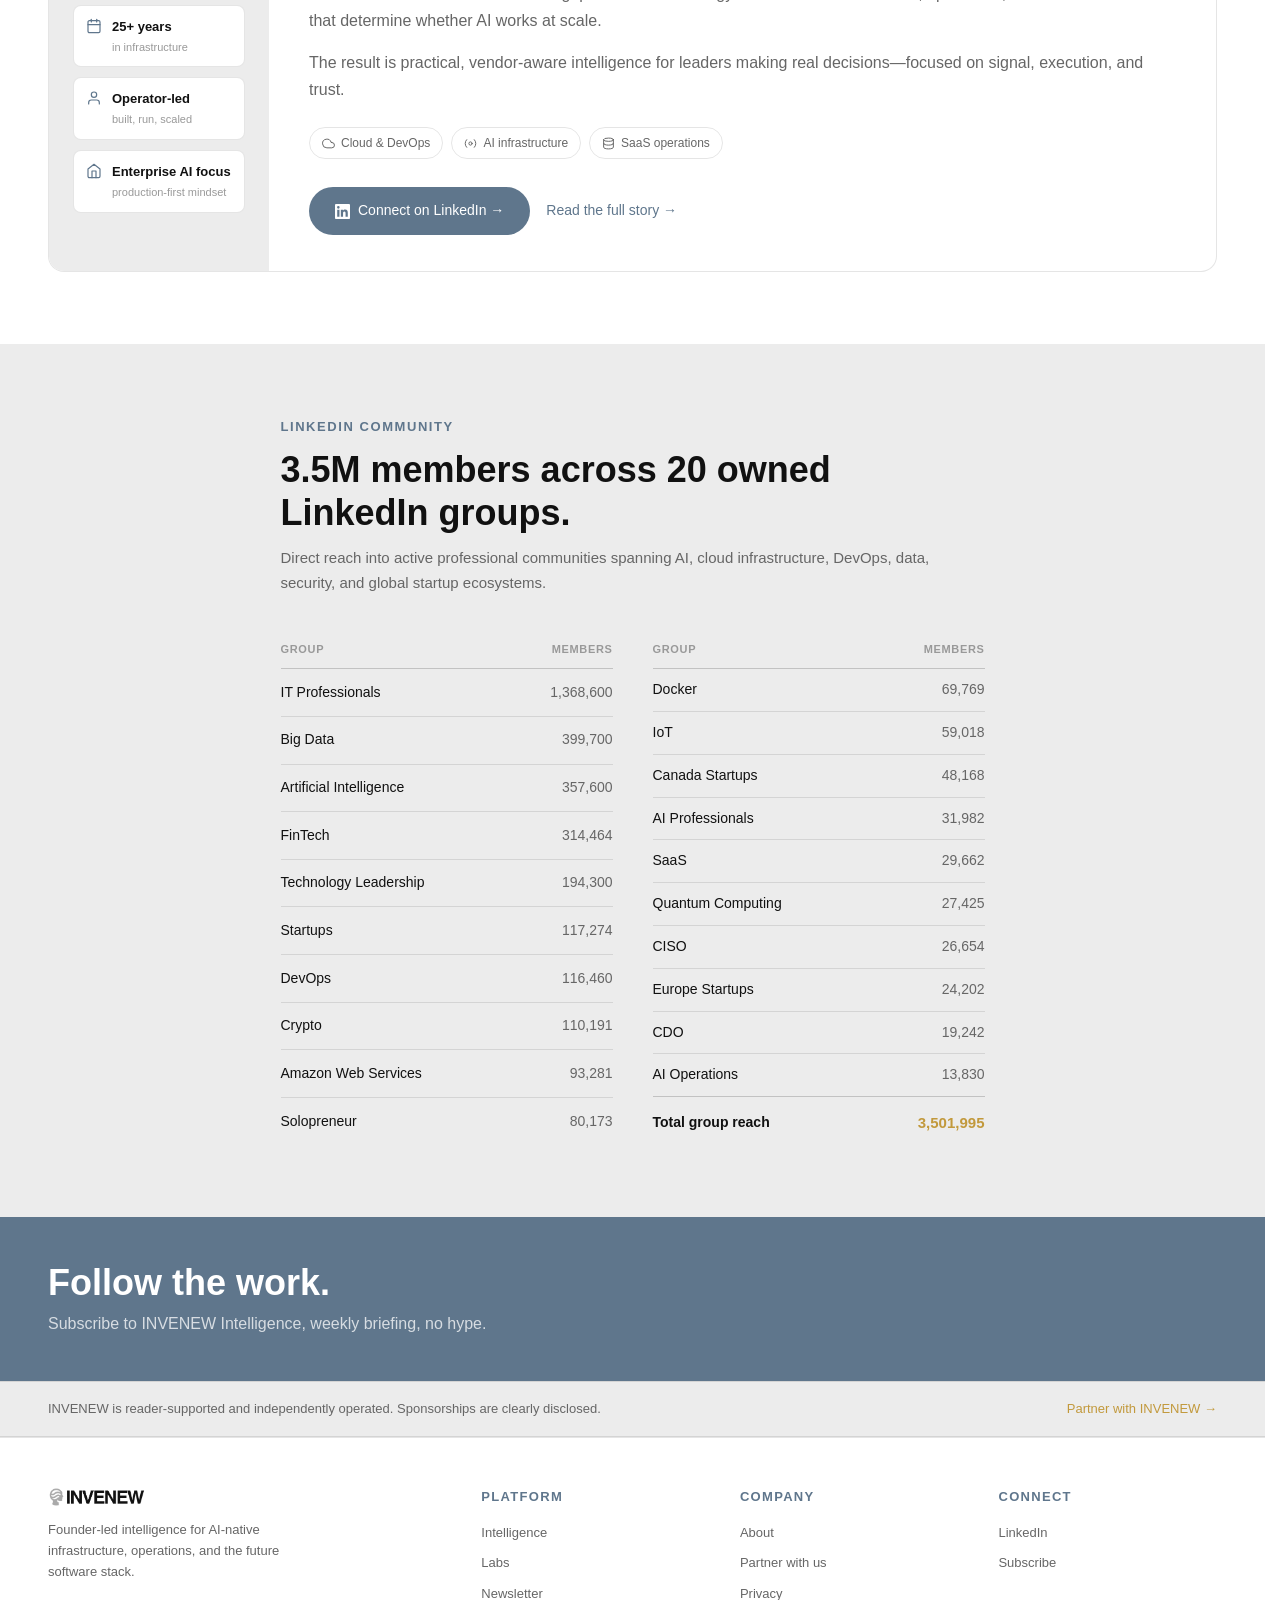
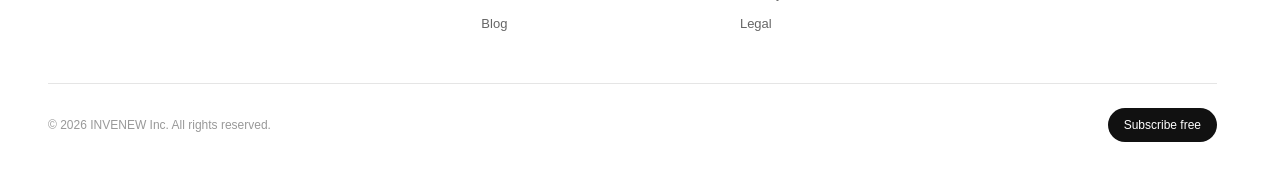
==== commit edd3d54a: "Replace Founder section with new card layout: left stats panel + right bio panel Co-Authored-By: Cla" ====
--- a/about.html
+++ b/about.html
@@ -217,34 +217,70 @@
 
 <!-- ── Founder section ── -->
 <section class="section">
-  <div class="container" style="max-width: 800px;">
-    <span class="eyebrow">THE FOUNDER</span>
-    <div class="founder-block" style="margin-top: 20px;">
-      <div class="founder-photo">
-        <!--
-          SETUP: Replace the img src below with your actual headshot.
-          Place your photo at: assets/img/founder.jpg
-          Recommended: square crop, minimum 200x200px.
-        -->
-        <img src="assets/img/founder.jpg" alt="INVENEW founder" onerror="this.style.display='none'; this.nextElementSibling.style.display='flex';">
-        <div class="initials" style="display:none;">QZ</div>
-      </div>
-      <div class="founder-text">
-        <!--
-          SETUP: Replace [Your Name] and [Your Title] with your actual name and title.
-          The paragraph below is a placeholder, rewrite in your own voice.
-        -->
-        <h3 style="display:flex; align-items:center; gap:10px;">
+  <div class="container">
+    <div style="display:flex; gap:0; border:1px solid var(--color-border); border-radius:16px; overflow:hidden; background:var(--color-card-bg); flex-wrap:wrap;">
+
+      <!-- Left panel -->
+      <div style="width:220px; flex-shrink:0; background:var(--color-bg-secondary); padding:32px 24px; display:flex; flex-direction:column; gap:24px;">
+        <div>
+          <span class="eyebrow" style="display:block; margin-bottom:8px;">THE FOUNDER</span>
+          <div style="width:40px; height:3px; background:var(--color-slate); border-radius:2px;"></div>
+        </div>
+        <div style="width:90px; height:90px; border-radius:50%; background:var(--color-border); display:flex; align-items:center; justify-content:center; font-size:22px; font-weight:700; color:var(--color-text-muted); overflow:hidden;">
+          <img src="assets/img/founder.jpg" alt="Qamar Zia" style="width:100%;height:100%;object-fit:cover;" onerror="this.style.display='none'; this.nextElementSibling.style.display='flex';">
+          <span style="display:none;">QZ</span>
+        </div>
+        <div style="display:flex; flex-direction:column; gap:10px;">
+          <div style="display:flex; align-items:flex-start; gap:10px; padding:10px 12px; border:1px solid var(--color-border); border-radius:8px; background:var(--color-card-bg);">
+            <svg style="width:16px;height:16px;flex-shrink:0;margin-top:2px;stroke:var(--color-slate);fill:none;stroke-width:1.8;stroke-linecap:round;stroke-linejoin:round;" viewBox="0 0 24 24"><rect x="3" y="4" width="18" height="18" rx="2"/><line x1="16" y1="2" x2="16" y2="6"/><line x1="8" y1="2" x2="8" y2="6"/><line x1="3" y1="10" x2="21" y2="10"/></svg>
+            <div><div style="font-size:13px;font-weight:600;color:var(--color-text);">25+ years</div><div style="font-size:11px;color:var(--color-text-faint);">in infrastructure</div></div>
+          </div>
+          <div style="display:flex; align-items:flex-start; gap:10px; padding:10px 12px; border:1px solid var(--color-border); border-radius:8px; background:var(--color-card-bg);">
+            <svg style="width:16px;height:16px;flex-shrink:0;margin-top:2px;stroke:var(--color-slate);fill:none;stroke-width:1.8;stroke-linecap:round;stroke-linejoin:round;" viewBox="0 0 24 24"><path d="M20 21v-2a4 4 0 0 0-4-4H8a4 4 0 0 0-4 4v2"/><circle cx="12" cy="7" r="4"/></svg>
+            <div><div style="font-size:13px;font-weight:600;color:var(--color-text);">Operator-led</div><div style="font-size:11px;color:var(--color-text-faint);">built, run, scaled</div></div>
+          </div>
+          <div style="display:flex; align-items:flex-start; gap:10px; padding:10px 12px; border:1px solid var(--color-border); border-radius:8px; background:var(--color-card-bg);">
+            <svg style="width:16px;height:16px;flex-shrink:0;margin-top:2px;stroke:var(--color-slate);fill:none;stroke-width:1.8;stroke-linecap:round;stroke-linejoin:round;" viewBox="0 0 24 24"><path d="M3 9l9-7 9 7v11a2 2 0 0 1-2 2H5a2 2 0 0 1-2-2z"/><polyline points="9 22 9 12 15 12 15 22"/></svg>
+            <div><div style="font-size:13px;font-weight:600;color:var(--color-text);">Enterprise AI focus</div><div style="font-size:11px;color:var(--color-text-faint);">production-first mindset</div></div>
+          </div>
+        </div>
+      </div>
+
+      <!-- Right panel -->
+      <div style="flex:1; min-width:280px; padding:36px 40px;">
+        <h3 style="display:flex; align-items:center; gap:10px; margin-bottom:6px;">
           Qamar Zia
-          <a href="https://www.linkedin.com/in/qamar-zia/" target="_blank" rel="noopener" aria-label="Qamar Zia on LinkedIn" style="display:inline-flex; align-items:center; color:#0A66C2; opacity:0.85; transition:opacity 0.18s ease;" onmouseover="this.style.opacity='1'" onmouseout="this.style.opacity='0.85'">
-            <svg viewBox="0 0 24 24" width="20" height="20" fill="currentColor" aria-hidden="true"><path d="M20.447 20.452h-3.554v-5.569c0-1.328-.027-3.037-1.852-3.037-1.853 0-2.136 1.445-2.136 2.939v5.667H9.351V9h3.414v1.561h.046c.477-.9 1.637-1.85 3.37-1.85 3.601 0 4.267 2.37 4.267 5.455v6.286zM5.337 7.433a2.062 2.062 0 0 1-2.063-2.065 2.064 2.064 0 1 1 2.063 2.065zm1.782 13.019H3.555V9h3.564v11.452zM22.225 0H1.771C.792 0 0 .774 0 1.729v20.542C0 23.227.792 24 1.771 24h20.451C23.2 24 24 23.227 24 22.271V1.729C24 .774 23.2 0 22.222 0h.003z"/></svg>
+          <a href="https://www.linkedin.com/in/qamar-zia/" target="_blank" rel="noopener" aria-label="Qamar Zia on LinkedIn">
+            <svg viewBox="0 0 24 24" width="22" height="22" fill="#0A66C2" aria-hidden="true"><rect width="24" height="24" rx="4" fill="#0A66C2"/><path fill="#fff" d="M20.447 20.452h-3.554v-5.569c0-1.328-.027-3.037-1.852-3.037-1.853 0-2.136 1.445-2.136 2.939v5.667H9.351V9h3.414v1.561h.046c.477-.9 1.637-1.85 3.37-1.85 3.601 0 4.267 2.37 4.267 5.455v6.286zM5.337 7.433a2.062 2.062 0 0 1-2.063-2.065 2.064 2.064 0 1 1 2.063 2.065zm1.782 13.019H3.555V9h3.564v11.452zM22.225 0H1.771C.792 0 0 .774 0 1.729v20.542C0 23.227.792 24 1.771 24h20.451C23.2 24 24 23.227 24 22.271V1.729C24 .774 23.2 0 22.222 0h.003z"/></svg>
           </a>
         </h3>
-        <div class="title">Founder, INVENEW</div>
-        <p>I've spent 25 years building and operating cloud infrastructure, DevOps systems, and SaaS platforms. I've seen what enterprise AI actually looks like when it's running in production, and it looks nothing like the conference decks.</p>
-        <p style="margin-top: 12px;">I started INVENEW because I kept seeing the same gap: there's plenty of AI strategy content, and plenty of narrow technical tutorials, but almost nothing focused on the infrastructure and operations layer, the part that actually determines whether AI works at scale in the enterprise.</p>
-        <p style="margin-top: 12px;">INVENEW is my attempt to fill that gap. Operator-credible analysis, no hype, and practical framing for the leaders making real decisions.</p>
-      </div>
+        <div style="font-size:12px; font-weight:700; letter-spacing:0.08em; color:var(--color-slate); margin-bottom:20px;">FOUNDER, INVENEW</div>
+        <p style="margin-bottom:14px;">Qamar has spent 25 years building and operating cloud infrastructure, DevOps systems, and SaaS platforms—bringing an operator's perspective to what enterprise AI really takes to run in production.</p>
+        <p style="margin-bottom:14px;">He founded INVENEW to close the gap between AI strategy talk and the infrastructure, operations, and execution realities that determine whether AI works at scale.</p>
+        <p style="margin-bottom:24px;">The result is practical, vendor-aware intelligence for leaders making real decisions—focused on signal, execution, and trust.</p>
+        <div style="display:flex; flex-wrap:wrap; gap:8px; margin-bottom:28px;">
+          <span style="display:inline-flex; align-items:center; gap:6px; font-size:12px; border:1px solid var(--color-border); border-radius:var(--radius-pill); padding:5px 12px; color:var(--color-text-muted);">
+            <svg style="width:13px;height:13px;stroke:currentColor;fill:none;stroke-width:1.8;stroke-linecap:round;stroke-linejoin:round;" viewBox="0 0 24 24"><path d="M18 10h-1.26A8 8 0 1 0 9 20h9a5 5 0 0 0 0-10z"/></svg>
+            Cloud &amp; DevOps
+          </span>
+          <span style="display:inline-flex; align-items:center; gap:6px; font-size:12px; border:1px solid var(--color-border); border-radius:var(--radius-pill); padding:5px 12px; color:var(--color-text-muted);">
+            <svg style="width:13px;height:13px;stroke:currentColor;fill:none;stroke-width:1.8;stroke-linecap:round;stroke-linejoin:round;" viewBox="0 0 24 24"><circle cx="12" cy="12" r="3"/><path d="M19.07 4.93a10 10 0 0 1 0 14.14M4.93 4.93a10 10 0 0 0 0 14.14"/></svg>
+            AI infrastructure
+          </span>
+          <span style="display:inline-flex; align-items:center; gap:6px; font-size:12px; border:1px solid var(--color-border); border-radius:var(--radius-pill); padding:5px 12px; color:var(--color-text-muted);">
+            <svg style="width:13px;height:13px;stroke:currentColor;fill:none;stroke-width:1.8;stroke-linecap:round;stroke-linejoin:round;" viewBox="0 0 24 24"><ellipse cx="12" cy="5" rx="9" ry="3"/><path d="M21 12c0 1.66-4 3-9 3s-9-1.34-9-3"/><path d="M3 5v14c0 1.66 4 3 9 3s9-1.34 9-3V5"/></svg>
+            SaaS operations
+          </span>
+        </div>
+        <div style="display:flex; align-items:center; gap:16px; flex-wrap:wrap;">
+          <a href="https://www.linkedin.com/in/qamar-zia/" target="_blank" rel="noopener" class="btn-primary" style="display:inline-flex; align-items:center; gap:8px;">
+            <svg viewBox="0 0 24 24" width="15" height="15" fill="currentColor"><path d="M20.447 20.452h-3.554v-5.569c0-1.328-.027-3.037-1.852-3.037-1.853 0-2.136 1.445-2.136 2.939v5.667H9.351V9h3.414v1.561h.046c.477-.9 1.637-1.85 3.37-1.85 3.601 0 4.267 2.37 4.267 5.455v6.286zM5.337 7.433a2.062 2.062 0 0 1-2.063-2.065 2.064 2.064 0 1 1 2.063 2.065zm1.782 13.019H3.555V9h3.564v11.452zM22.225 0H1.771C.792 0 0 .774 0 1.729v20.542C0 23.227.792 24 1.771 24h20.451C23.2 24 24 23.227 24 22.271V1.729C24 .774 23.2 0 22.222 0h.003z"/></svg>
+            Connect on LinkedIn →
+          </a>
+          <a href="#" class="btn-text" style="font-size:14px; font-weight:500;">Read the full story →</a>
+        </div>
+      </div>
+
     </div>
   </div>
 </section>
--- a/assets/css/style.css
+++ b/assets/css/style.css
@@ -99,7 +99,7 @@
 }
 
 /* ── Section Intro ── */
-.section-intro { max-width: 560px; margin-bottom: 44px; }
+.section-intro { max-width: 100%; margin-bottom: 44px; }
 .section-intro h2 { margin-bottom: 10px; color: var(--color-text); }
 .section-intro p  { font-size: 15px; }
 
@@ -201,7 +201,7 @@
 .lang-flag { font-size: 16px; line-height: 1; }
 
 .btn-subscribe {
-  background: var(--color-slate);
+  background: #111111;
   color: #ffffff;
   font-size: 13px;
   font-weight: 500;
@@ -268,7 +268,7 @@
   cursor: pointer;
   transition: opacity var(--transition);
 }
-.btn-primary:hover { opacity: 0.88; }
+.btn-primary:hover { opacity: 0.82; }
 
 .btn-outline {
   display: inline-block;
@@ -444,7 +444,7 @@
   padding: 56px 0 52px;
 }
 .page-hero .eyebrow { margin-bottom: 12px; }
-.page-hero h1 { color: var(--color-hero-text); max-width: 820px; margin-bottom: 14px; font-size: clamp(36px, 6vw, 64px); font-weight: 700; letter-spacing: -0.02em; }
+.page-hero h1 { color: var(--color-hero-text); max-width: 100%; margin-bottom: 14px; font-size: clamp(36px, 6vw, 64px); font-weight: 700; letter-spacing: -0.02em; }
 .page-hero p  { font-size: 16px; color: var(--color-hero-muted); max-width: 520px; line-height: 1.7; margin-bottom: 28px; }
 .page-hero .hero-actions { justify-content: flex-start; }
 
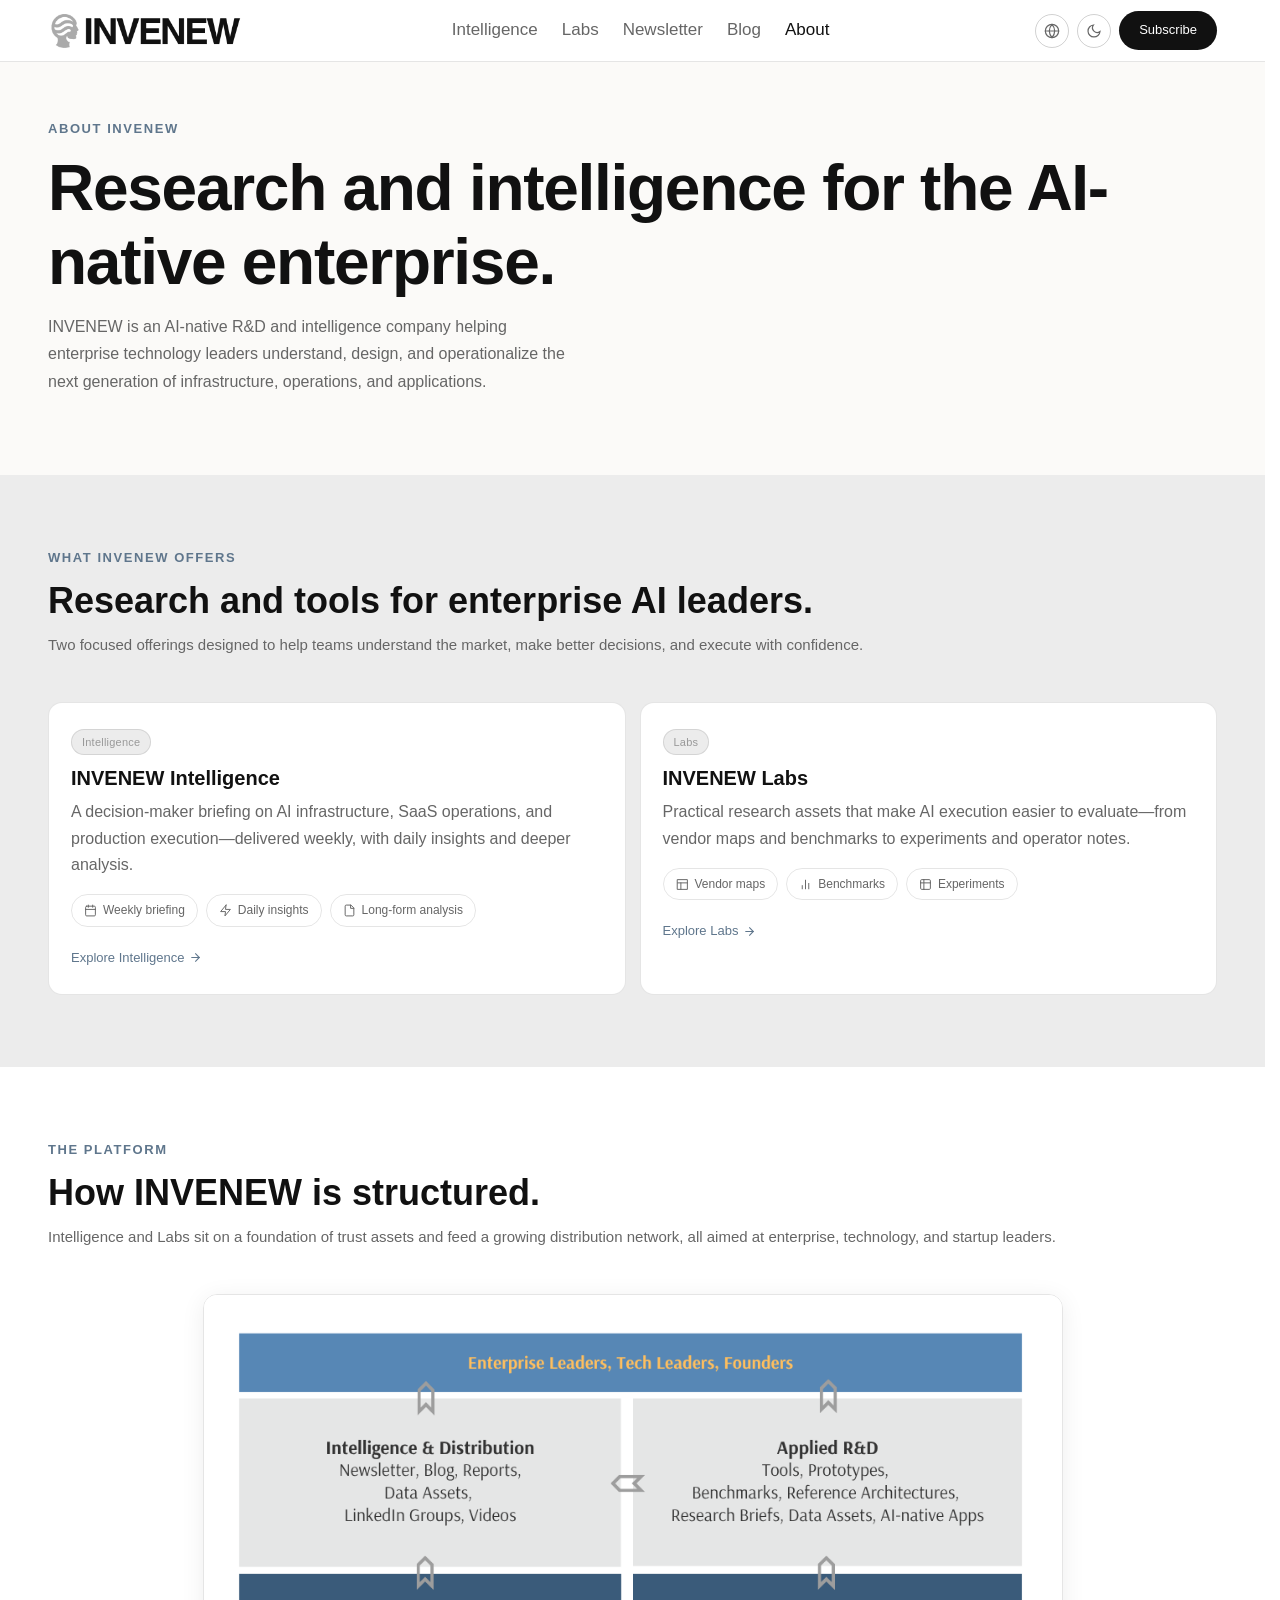
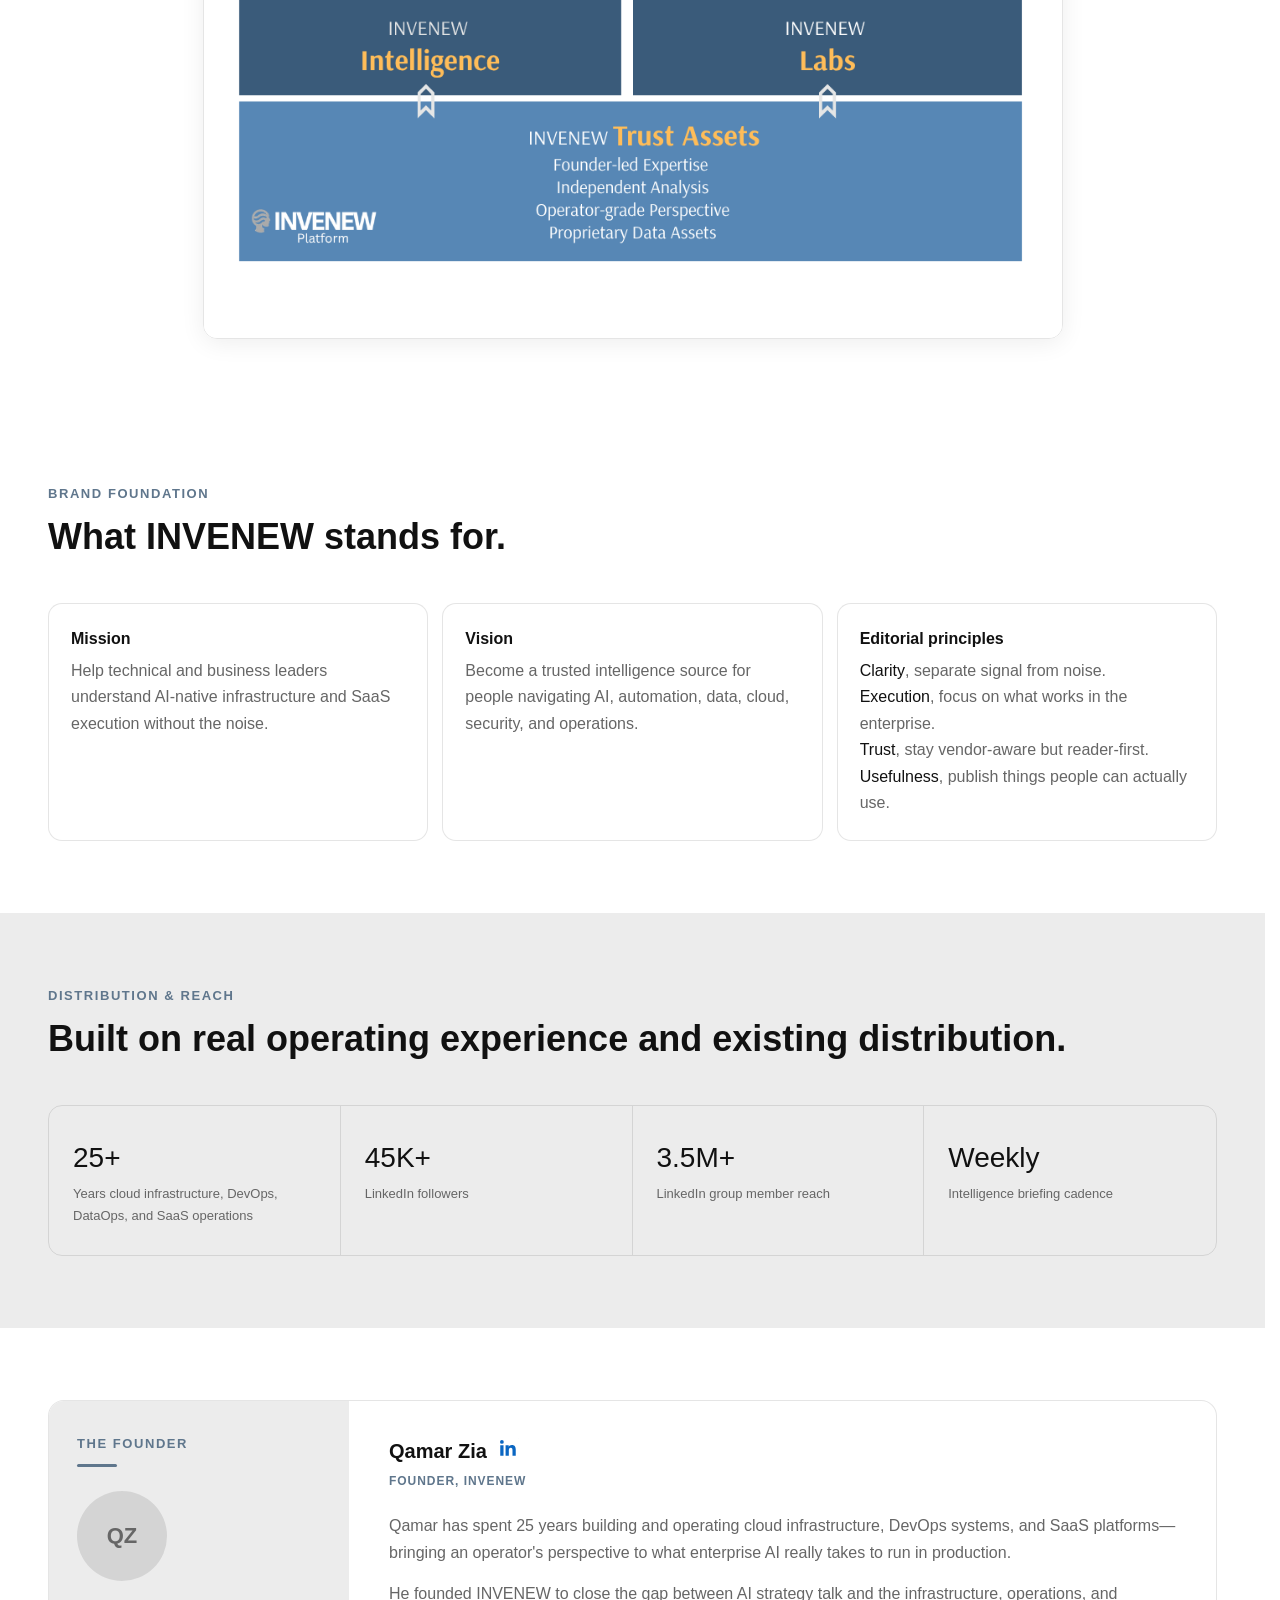
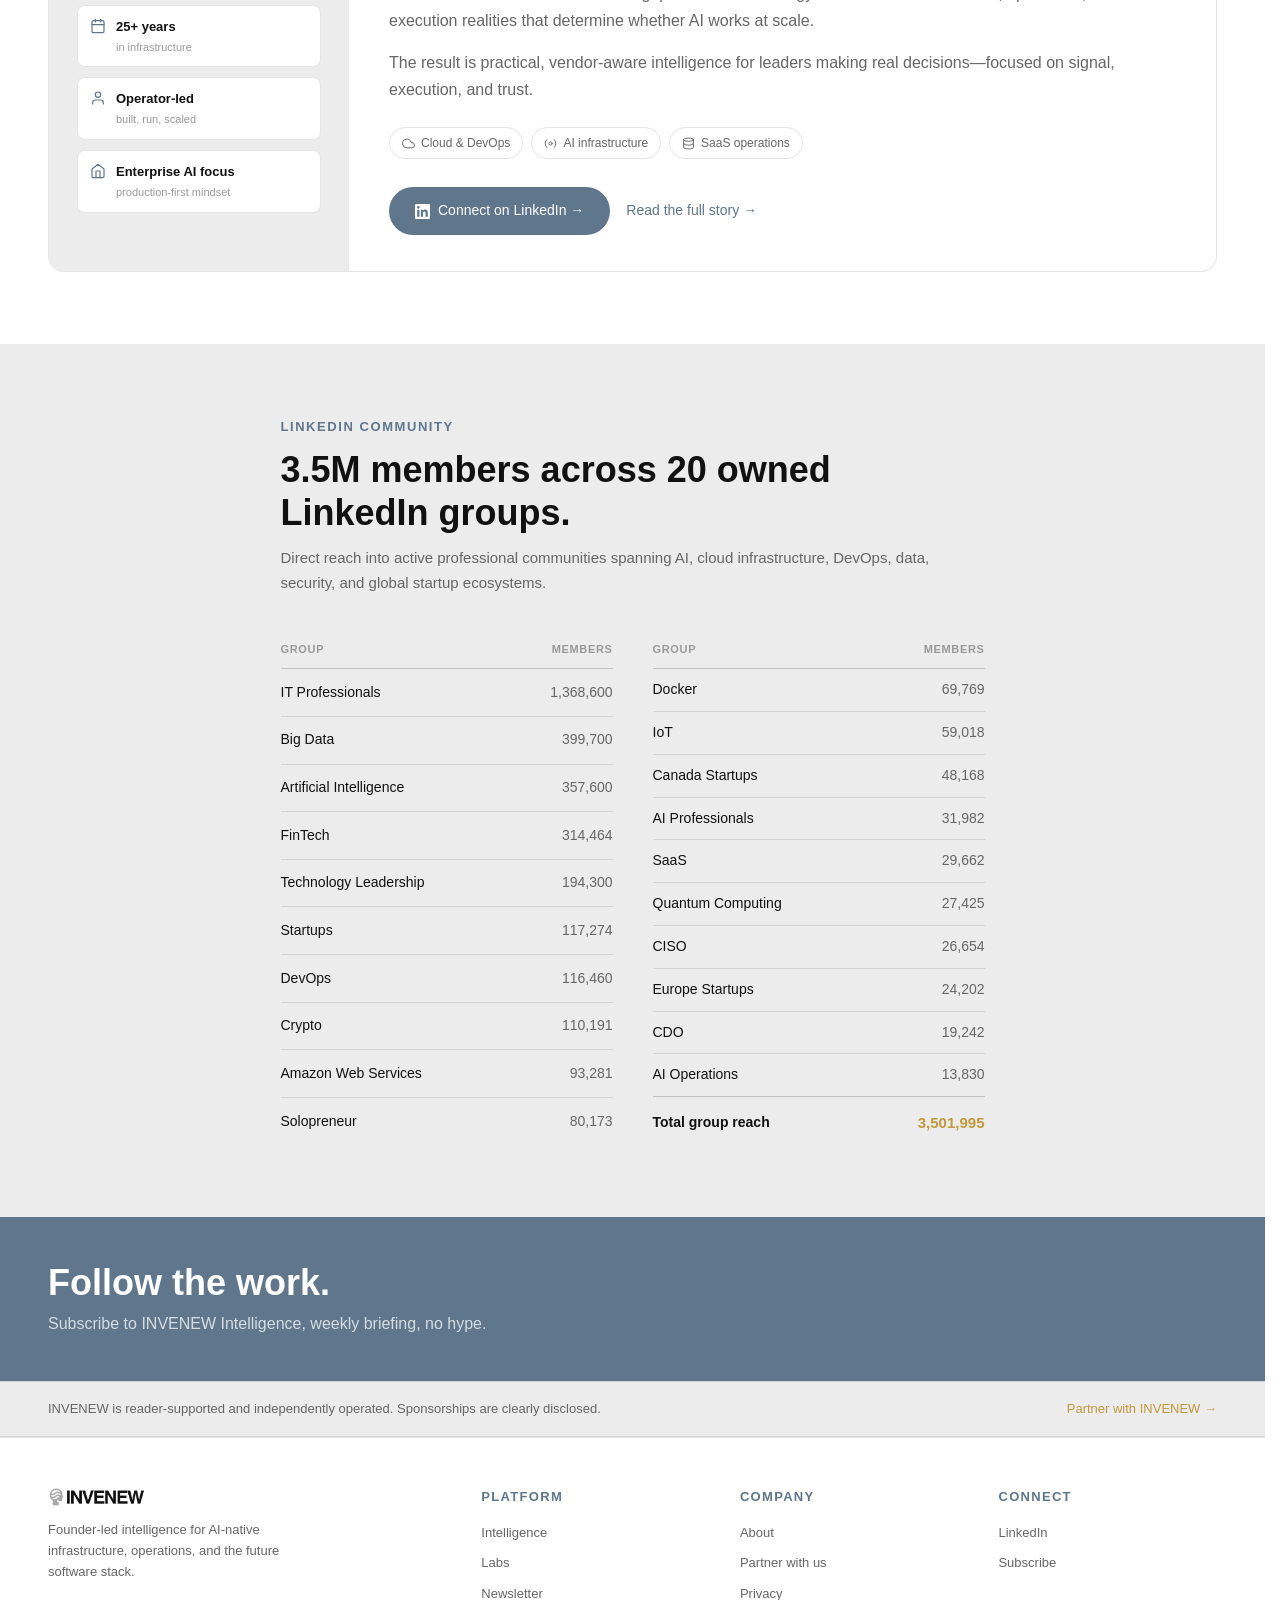
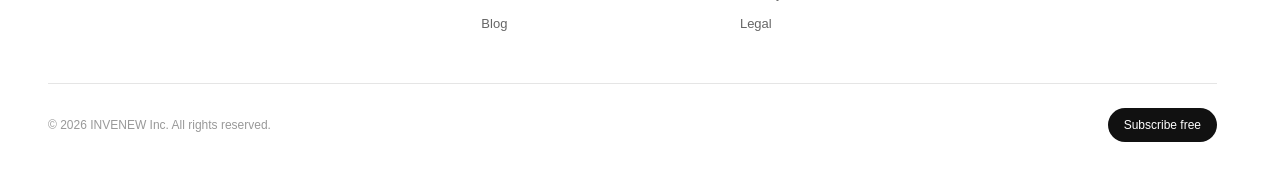
==== commit 812cb692: "Widen Founder left sidebar from 220px to 300px Co-Authored-By: Claude Sonnet 4.6 <noreply@anthropic." ====
--- a/about.html
+++ b/about.html
@@ -221,7 +221,7 @@
     <div style="display:flex; gap:0; border:1px solid var(--color-border); border-radius:16px; overflow:hidden; background:var(--color-card-bg); flex-wrap:wrap;">
 
       <!-- Left panel -->
-      <div style="width:220px; flex-shrink:0; background:var(--color-bg-secondary); padding:32px 24px; display:flex; flex-direction:column; gap:24px;">
+      <div style="width:300px; flex-shrink:0; background:var(--color-bg-secondary); padding:32px 28px; display:flex; flex-direction:column; gap:24px;">
         <div>
           <span class="eyebrow" style="display:block; margin-bottom:8px;">THE FOUNDER</span>
           <div style="width:40px; height:3px; background:var(--color-slate); border-radius:2px;"></div>
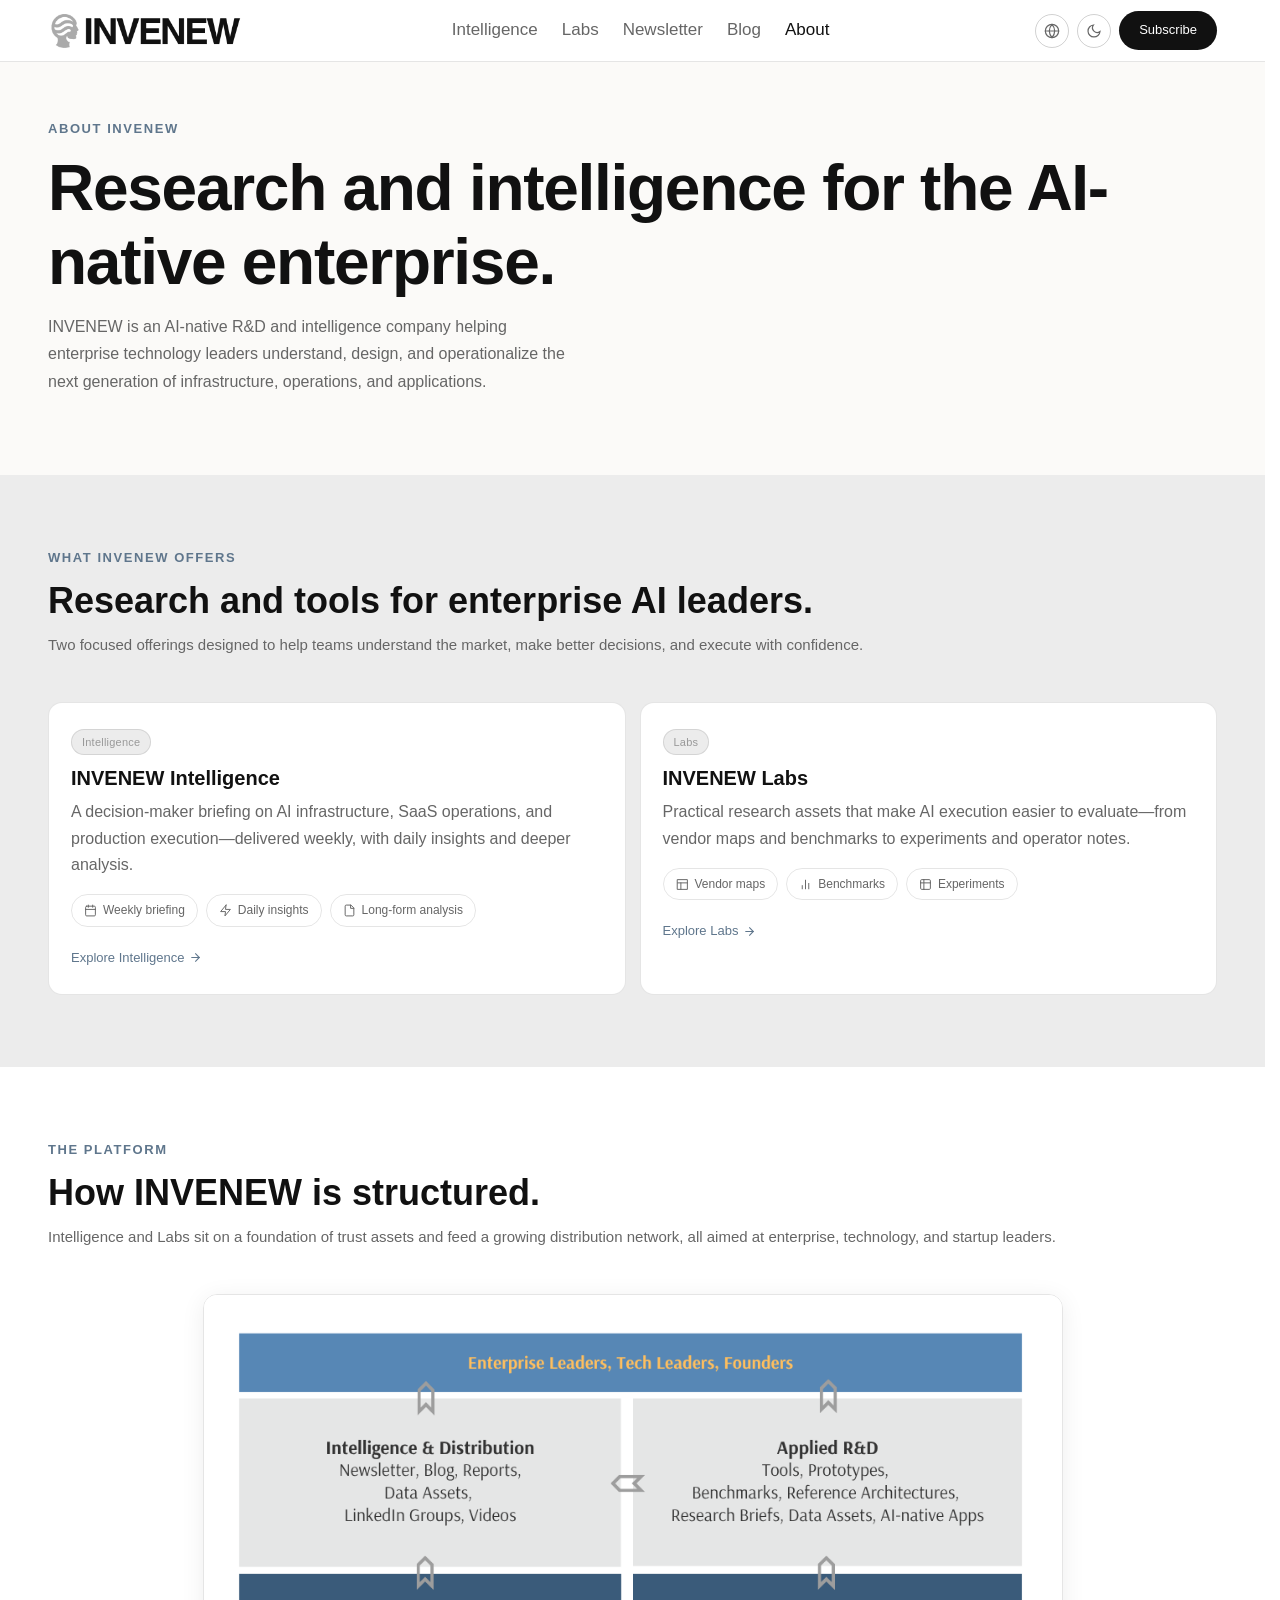
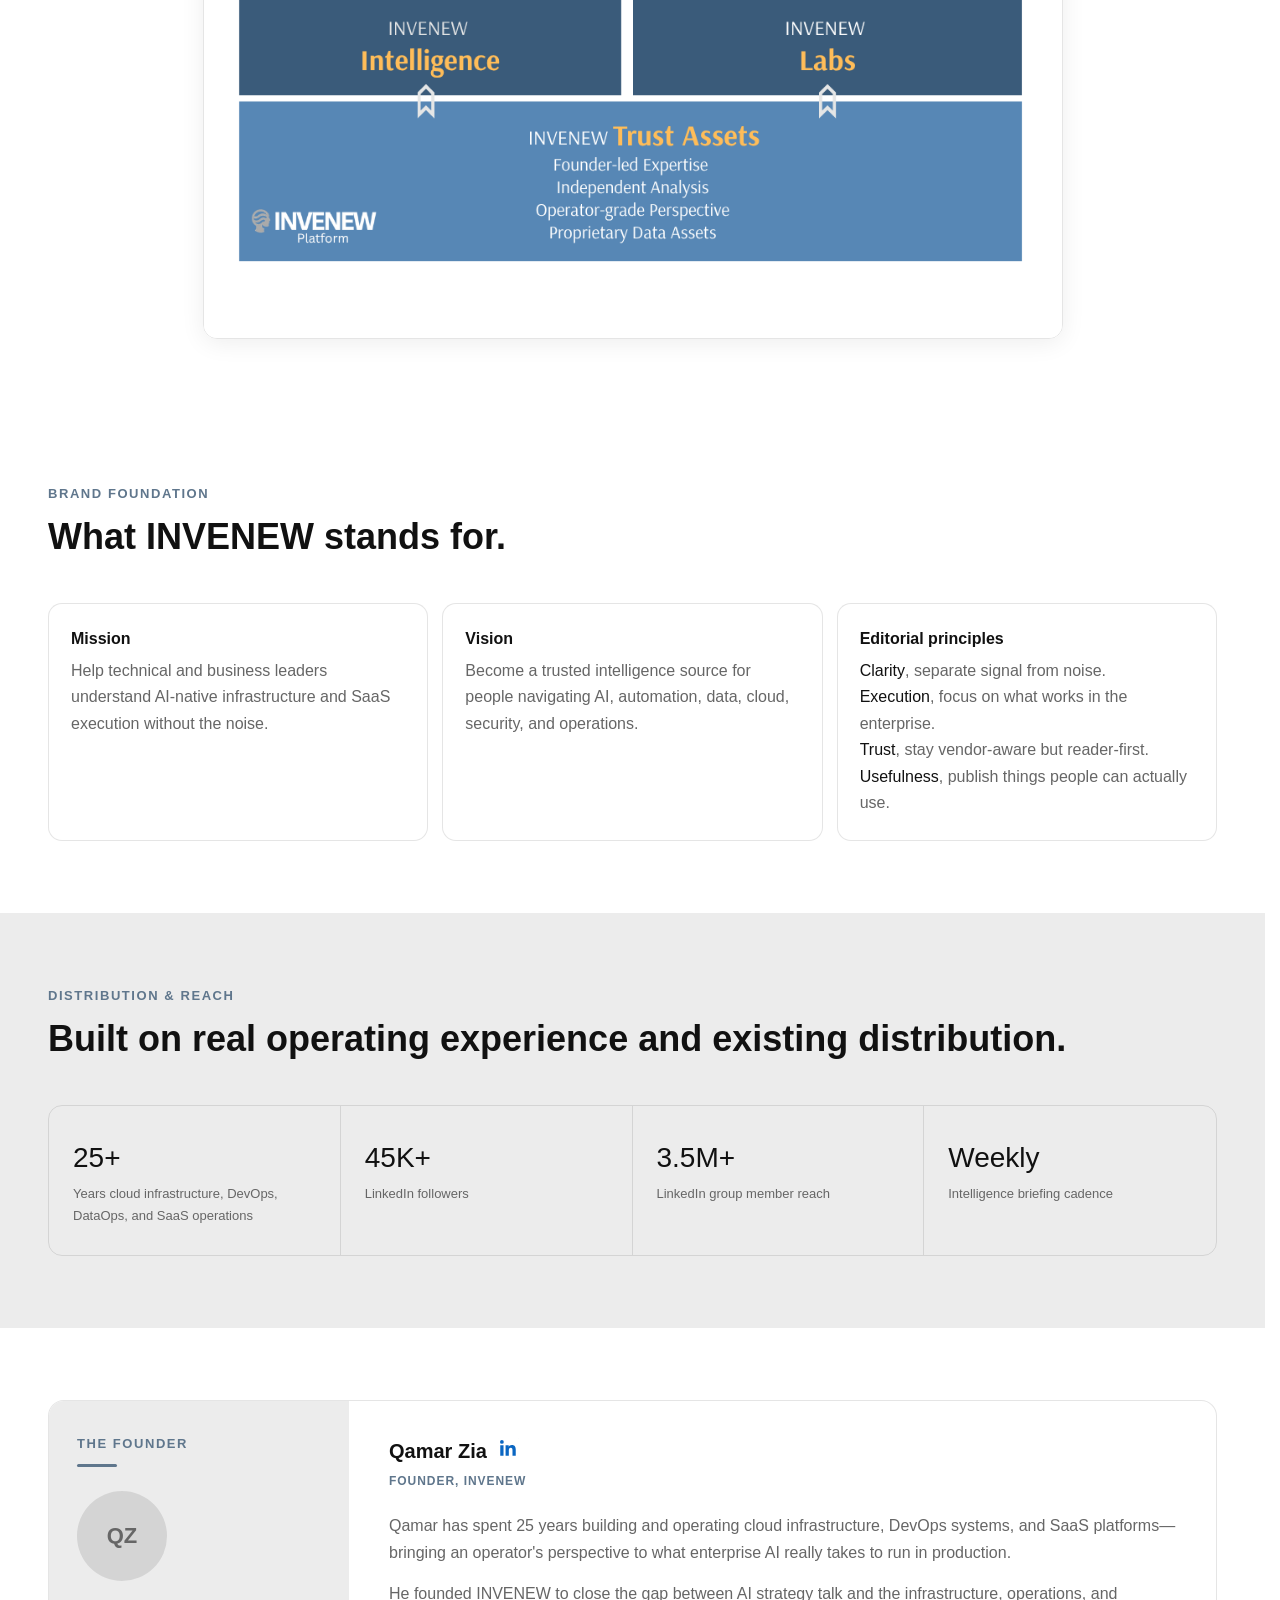
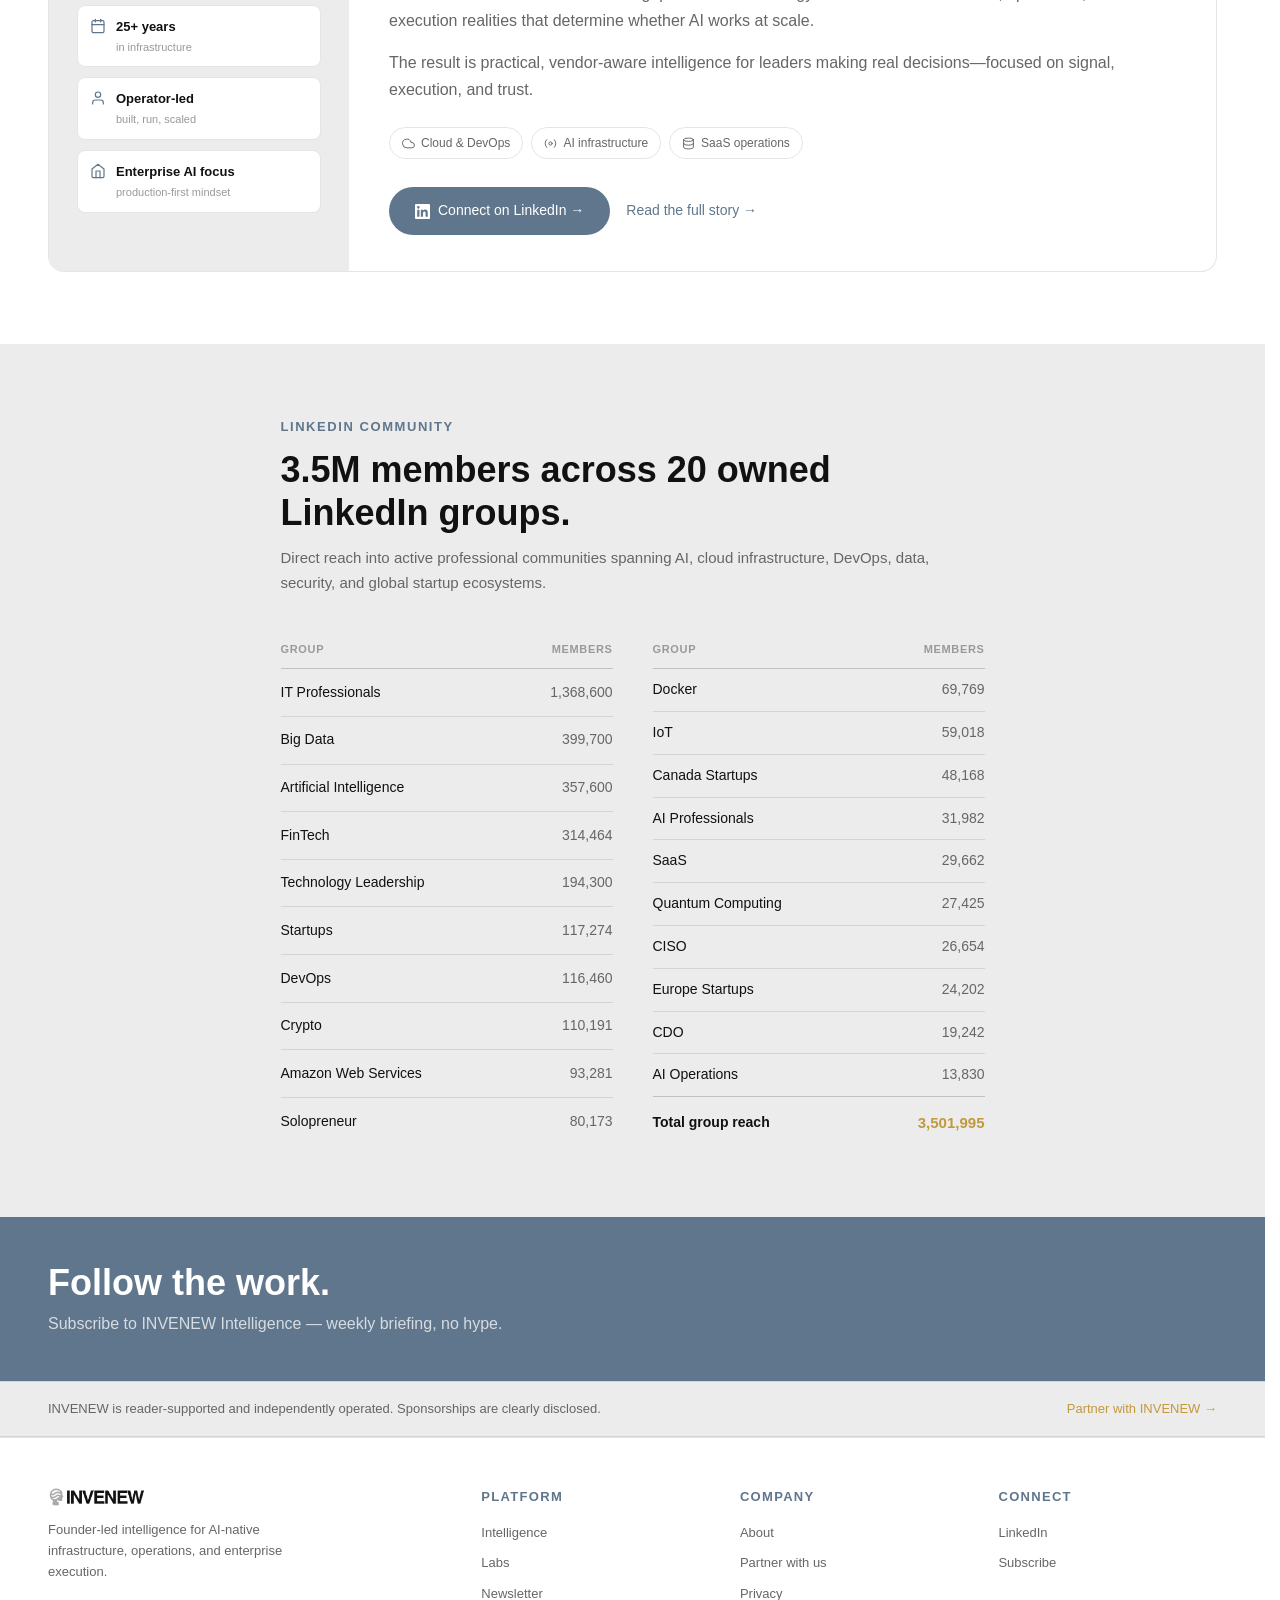
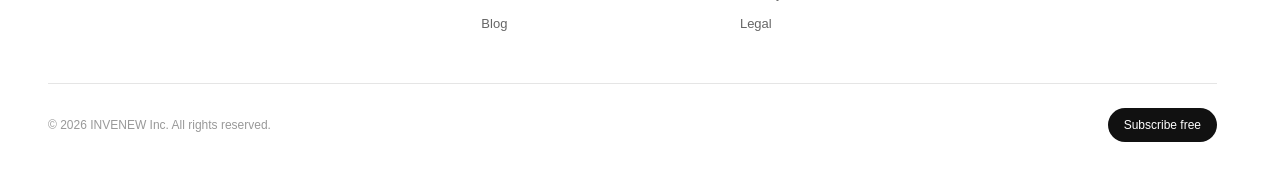
==== commit fc630b06: "About page: fix broken 'Read the full story' link, fix CTA comma splice Co-Authored-By: Claude Sonne" ====
--- a/about.html
+++ b/about.html
@@ -277,7 +277,7 @@
             <svg viewBox="0 0 24 24" width="15" height="15" fill="currentColor"><path d="M20.447 20.452h-3.554v-5.569c0-1.328-.027-3.037-1.852-3.037-1.853 0-2.136 1.445-2.136 2.939v5.667H9.351V9h3.414v1.561h.046c.477-.9 1.637-1.85 3.37-1.85 3.601 0 4.267 2.37 4.267 5.455v6.286zM5.337 7.433a2.062 2.062 0 0 1-2.063-2.065 2.064 2.064 0 1 1 2.063 2.065zm1.782 13.019H3.555V9h3.564v11.452zM22.225 0H1.771C.792 0 0 .774 0 1.729v20.542C0 23.227.792 24 1.771 24h20.451C23.2 24 24 23.227 24 22.271V1.729C24 .774 23.2 0 22.222 0h.003z"/></svg>
             Connect on LinkedIn →
           </a>
-          <a href="#" class="btn-text" style="font-size:14px; font-weight:500;">Read the full story →</a>
+          <a href="https://www.linkedin.com/in/qamar-zia/" target="_blank" rel="noopener" class="btn-text" style="font-size:14px; font-weight:500;">Read the full story →</a>
         </div>
       </div>
 
@@ -341,7 +341,7 @@
   <div class="container">
     <div class="nl-strip-text">
       <h2>Follow the work.</h2>
-      <p>Subscribe to INVENEW Intelligence, weekly briefing, no hype.</p>
+      <p>Subscribe to INVENEW Intelligence — weekly briefing, no hype.</p>
     </div>
     <div class="nl-strip-form">
       <script async src="https://subscribe-forms.beehiiv.com/v3/loader.js" data-beehiiv-form="5543b1bf-0416-441e-bc0d-52486e4d72e0"></script>
--- a/assets/css/style.css
+++ b/assets/css/style.css
@@ -826,6 +826,10 @@
 
 /* ── Responsive ── */
 @media (max-width: 900px) {
+  .container { padding: 0 24px; }
+  .nav-inner { padding: 0 24px; }
+  .nav-right .btn-subscribe { display: none; }
+  .nav-hamburger { display: flex; }
   .grid-4 { grid-template-columns: repeat(2, 1fr); }
   .grid-3 { grid-template-columns: repeat(2, 1fr); }
   .blog-grid { grid-template-columns: repeat(2, 1fr); }
@@ -837,9 +841,11 @@
   .sponsor-options { grid-template-columns: 1fr; }
   .hero-split { grid-template-columns: 1fr; gap: 24px; }
   .hero-card-wrap { margin-right: 0; overflow: hidden; max-width: 100%; }
-  .hero-video-wrap { max-width: 100%; overflow: hidden; width: 100%; }
-  #ai-stack-canvas { max-width: 100%; width: 100% !important; height: auto !important; }
+  .hero-video-wrap { max-width: 100%; overflow: hidden; width: 100%; max-height: 380px; }
+  #ai-stack-canvas { max-width: 100%; width: 100% !important; max-height: 380px; }
   .hero { overflow: hidden; }
+  .hero-trust { flex-wrap: wrap !important; white-space: normal !important; gap: 12px !important; }
+  body { overflow-x: hidden; }
   .hero h1 { font-size: clamp(30px, 7vw, 48px); }
   .hero-stats { flex-wrap: wrap; justify-content: flex-start; }
   .hero-stat { border-right: none; border-bottom: 0.5px solid var(--color-hero-border); padding: 14px 0; margin-right: 0; width: 50%; }
